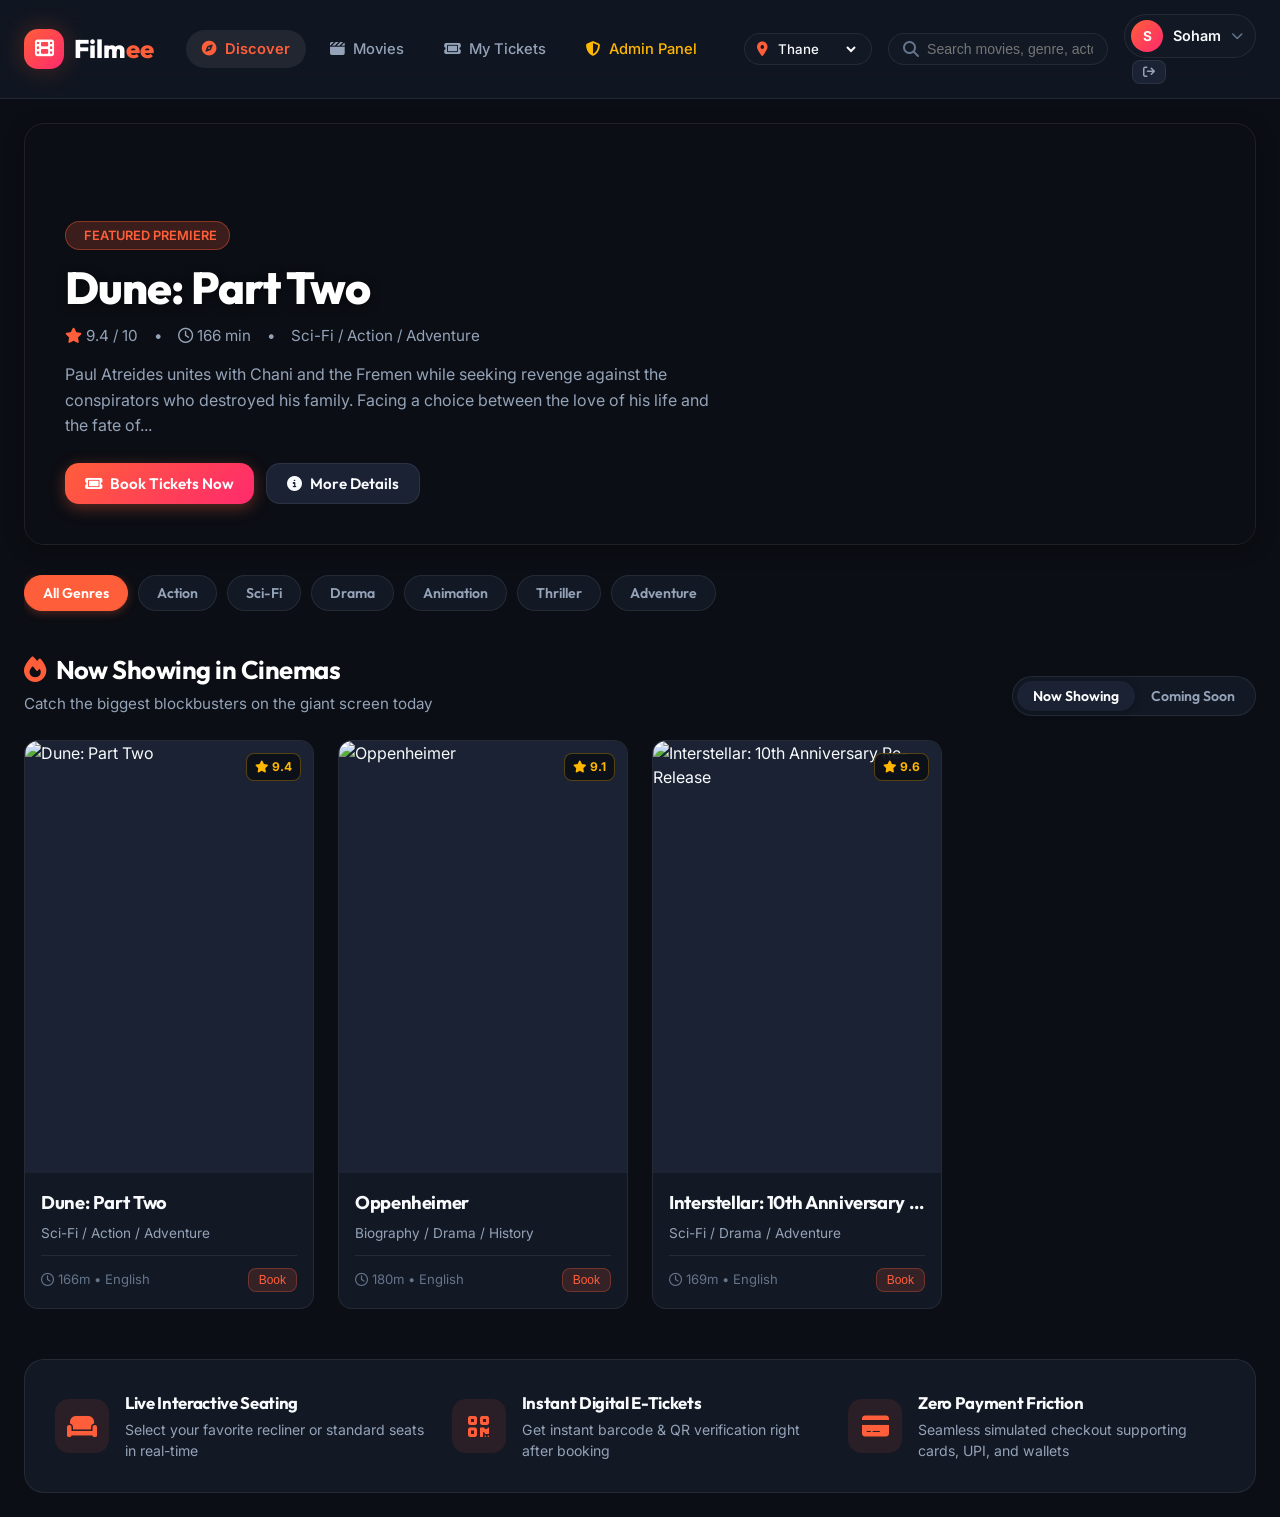
==== index.html @ e30ddea3 "merge: frontend branch - resolve conflicts, keep backend Java files, add JSP/CSS/JS UI" ====
<!DOCTYPE html>
<html lang="en">
<head>
  <meta charset="UTF-8" />
  <meta name="viewport" content="width=device-width, initial-scale=1.0" />
  <title>Filmee | Premium Online Movie Ticket Booking</title>
  <meta name="description" content="Experience seamless movie ticket reservations with live seat selection, instant ticket generation, and real-time showtime scheduling on Filmee." />
  
  <!-- Google Fonts: Outfit & Inter -->
  <link rel="preconnect" href="https://fonts.googleapis.com" />
  <link rel="preconnect" href="https://fonts.gstatic.com" crossorigin />
  <link href="https://fonts.googleapis.com/css2?family=Inter:wght@300;400;500;600;700&family=Outfit:wght@500;600;700;800&display=swap" rel="stylesheet" />
  
  <!-- Font Awesome Icons -->
  <link rel="stylesheet" href="https://cdnjs.cloudflare.com/ajax/libs/font-awesome/6.5.1/css/all.min.css" />
  
  <!-- App Stylesheet -->
  <link rel="stylesheet" href="css/style.css" />
</head>
<body>

  <!-- ==================== TOP NAVIGATION BAR ==================== -->
  <header class="navbar" id="navbar">
    <div class="nav-container">
      <div class="nav-brand" onclick="app.navigateTo('home')">
        <div class="brand-icon">
          <i class="fa-solid fa-film"></i>
        </div>
        <span class="brand-name">Film<span>ee</span></span>
      </div>

      <nav class="nav-menu">
        <a href="#home" class="nav-link active" onclick="app.navigateTo('home')" id="nav-home">
          <i class="fa-solid fa-compass"></i> Discover
        </a>
        <a href="#movies" class="nav-link" onclick="app.navigateTo('movies')" id="nav-movies">
          <i class="fa-solid fa-clapperboard"></i> Movies
        </a>
        <a href="#bookings" class="nav-link" onclick="app.navigateTo('my-bookings')" id="nav-bookings">
          <i class="fa-solid fa-ticket"></i> My Tickets
        </a>
        <a href="#admin" class="nav-link admin-nav-link" onclick="app.navigateTo('admin')" id="nav-admin">
          <i class="fa-solid fa-shield-halved"></i> Admin Panel
        </a>
      </nav>

      <div class="nav-actions">
        <!-- City Selector -->
        <div class="city-selector">
          <i class="fa-solid fa-location-dot"></i>
          <select id="citySelect" onchange="app.onCityChange(this.value)">
            <option value="Thane">Thane</option>
            <option value="Mumbai">Mumbai</option>
            <option value="Pune">Pune</option>
            <option value="Bengaluru">Bengaluru</option>
            <option value="Delhi NCR">Delhi NCR</option>
          </select>
        </div>

        <!-- Search Button (Mobile/Desktop) -->
        <div class="search-box">
          <i class="fa-solid fa-magnifying-glass"></i>
          <input type="text" id="globalSearchInput" placeholder="Search movies, genre, actor..." oninput="app.handleSearch(this.value)" />
        </div>

        <!-- Auth Button / User Profile -->
        <div class="auth-wrapper" id="authWrapper">
          <!-- Rendered dynamically by JS -->
        </div>
      </div>
    </div>
  </header>

  <!-- ==================== MAIN CONTENT CONTAINER ==================== -->
  <main class="main-content" id="mainContent">

    <!-- VIEW 1: HOME & DISCOVERY -->
    <section id="view-home" class="app-view active">
      <!-- Hero Banner Carousel -->
      <div class="hero-carousel" id="heroCarousel">
        <div class="carousel-slide" id="featuredSlide">
          <!-- Featured Movie Hero Card -->
        </div>
        <div class="carousel-indicators" id="carouselIndicators"></div>
      </div>

      <!-- Quick Category Chips -->
      <div class="genre-filter-bar">
        <button class="chip active" onclick="app.filterByGenre('ALL')">All Genres</button>
        <button class="chip" onclick="app.filterByGenre('Action')">Action</button>
        <button class="chip" onclick="app.filterByGenre('Sci-Fi')">Sci-Fi</button>
        <button class="chip" onclick="app.filterByGenre('Drama')">Drama</button>
        <button class="chip" onclick="app.filterByGenre('Animation')">Animation</button>
        <button class="chip" onclick="app.filterByGenre('Thriller')">Thriller</button>
        <button class="chip" onclick="app.filterByGenre('Adventure')">Adventure</button>
      </div>

      <!-- Section: Now Showing -->
      <div class="section-container">
        <div class="section-header">
          <div>
            <h2 class="section-title"><i class="fa-solid fa-fire text-accent"></i> Now Showing in Cinemas</h2>
            <p class="section-subtitle">Catch the biggest blockbusters on the giant screen today</p>
          </div>
          <div class="tab-pills">
            <button class="pill-btn active" id="pill-now-showing" onclick="app.switchMovieTab('NOW_SHOWING')">Now Showing</button>
            <button class="pill-btn" id="pill-upcoming" onclick="app.switchMovieTab('UPCOMING')">Coming Soon</button>
          </div>
        </div>

        <div class="movie-grid" id="movieGrid">
          <!-- Movie cards rendered dynamically -->
        </div>
      </div>

      <!-- Section: Why Filmee / Features -->
      <div class="features-banner">
        <div class="feature-item">
          <div class="feature-icon"><i class="fa-solid fa-couch"></i></div>
          <div class="feature-info">
            <h4>Live Interactive Seating</h4>
            <p>Select your favorite recliner or standard seats in real-time</p>
          </div>
        </div>
        <div class="feature-item">
          <div class="feature-icon"><i class="fa-solid fa-qrcode"></i></div>
          <div class="feature-info">
            <h4>Instant Digital E-Tickets</h4>
            <p>Get instant barcode & QR verification right after booking</p>
          </div>
        </div>
        <div class="feature-item">
          <div class="feature-icon"><i class="fa-solid fa-credit-card"></i></div>
          <div class="feature-info">
            <h4>Zero Payment Friction</h4>
            <p>Seamless simulated checkout supporting cards, UPI, and wallets</p>
          </div>
        </div>
      </div>
    </section>

    <!-- VIEW 2: MOVIE DETAILS & SHOWTIME SELECTOR -->
    <section id="view-movie-details" class="app-view">
      <div class="details-backdrop" id="movieBackdrop"></div>
      
      <div class="details-content-container">
        <button class="back-btn" onclick="app.navigateTo('home')">
          <i class="fa-solid fa-arrow-left"></i> Back to Movies
        </button>

        <div class="movie-hero-info" id="movieHeroInfo">
          <!-- Rendered dynamically -->
        </div>

        <!-- Showtime & Date Selection Section -->
        <div class="booking-scheduler-box">
          <div class="scheduler-header">
            <h3><i class="fa-solid fa-calendar-days text-accent"></i> 1. Select Date & Showtime</h3>
            <span class="badge badge-info"><i class="fa-solid fa-circle-check"></i> Live Auditoriums</span>
          </div>

          <!-- Date Selector Ribbon -->
          <div class="date-ribbon" id="dateRibbon">
            <!-- Rendered dynamically: Today, Tomorrow, Day+2... -->
          </div>

          <!-- Theaters & Showtimes list -->
          <div class="theaters-show-list" id="theatersShowList">
            <!-- Rendered dynamically -->
          </div>
        </div>
      </div>
    </section>

    <!-- VIEW 3: INTERACTIVE SEAT SELECTION -->
    <section id="view-seat-selection" class="app-view">
      <div class="seat-view-container">
        <!-- Breadcrumb Header -->
        <div class="seat-header-bar">
          <button class="back-btn" onclick="app.backToShowSelection()">
            <i class="fa-solid fa-arrow-left"></i> Change Show
          </button>
          
          <div class="seat-header-info" id="seatHeaderInfo">
            <!-- Movie Title, Audi, Date & Time -->
          </div>

          <div class="seat-timer-badge" id="seatHoldTimer">
            <i class="fa-solid fa-stopwatch"></i> Seat Hold: <span id="timerCountdown">05:00</span>
          </div>
        </div>

        <!-- Cinema Screen Curve -->
        <div class="screen-perspective">
          <div class="cinema-screen">
            <span class="screen-label">CINEMA SCREEN THIS WAY</span>
          </div>
          <div class="screen-glow"></div>
        </div>

        <!-- Seat Legend -->
        <div class="seat-legend">
          <div class="legend-item">
            <span class="seat-sample seat-available"></span>
            <span>Available (₹<span id="legendStdPrice">180</span>)</span>
          </div>
          <div class="legend-item">
            <span class="seat-sample seat-premium-sample"></span>
            <span>Premium Recliner (₹<span id="legendPremPrice">300</span>)</span>
          </div>
          <div class="legend-item">
            <span class="seat-sample seat-selected"></span>
            <span>Selected</span>
          </div>
          <div class="legend-item">
            <span class="seat-sample seat-booked"></span>
            <span>Booked / Unavailable</span>
          </div>
        </div>

        <!-- Interactive Seat Grid Container -->
        <div class="auditorium-grid" id="auditoriumGrid">
          <!-- Rows A-H & Seats rendered via JS -->
        </div>

        <!-- Floating Bottom Checkout Bar -->
        <div class="seat-bottom-bar" id="seatBottomBar">
          <div class="seat-summary-left">
            <div class="selected-seats-badge">
              <span class="count" id="selectedSeatCount">0</span> Tickets Selected
            </div>
            <div class="seat-list-preview" id="selectedSeatList">No seats selected yet</div>
          </div>
          
          <div class="seat-summary-right">
            <div class="total-price-box">
              <span class="total-label">Total Amount:</span>
              <span class="total-value">₹<span id="selectedTotalPrice">0.00</span></span>
            </div>
            <button class="btn btn-primary btn-checkout" id="btnProceedToPay" onclick="app.openCheckoutModal()" disabled>
              Proceed to Pay <i class="fa-solid fa-arrow-right"></i>
            </button>
          </div>
        </div>
      </div>
    </section>

    <!-- VIEW 4: MY BOOKINGS -->
    <section id="view-my-bookings" class="app-view">
      <div class="section-container">
        <div class="section-header">
          <div>
            <h2 class="section-title"><i class="fa-solid fa-ticket text-accent"></i> My Movie Bookings</h2>
            <p class="section-subtitle">Access your digital tickets, booking codes, and payment receipts</p>
          </div>
          <button class="btn btn-secondary" onclick="app.navigateTo('home')">
            <i class="fa-solid fa-plus"></i> Book New Ticket
          </button>
        </div>

        <div class="my-bookings-container" id="myBookingsContainer">
          <!-- Booking cards loaded here -->
        </div>
      </div>
    </section>

    <!-- VIEW 5: ADMIN DASHBOARD -->
    <section id="view-admin" class="app-view">
      <div class="admin-container">
        <div class="admin-sidebar">
          <div class="admin-profile-badge">
            <i class="fa-solid fa-user-gear"></i>
            <div>
              <strong id="adminUsername">Administrator</strong>
              <small class="text-accent">Filmee Control Center</small>
            </div>
          </div>

          <nav class="admin-nav">
            <button class="admin-nav-item active" onclick="app.switchAdminTab('overview')" id="adm-tab-overview">
              <i class="fa-solid fa-chart-line"></i> Dashboard & Metrics
            </button>
            <button class="admin-nav-item" onclick="app.switchAdminTab('movies')" id="adm-tab-movies">
              <i class="fa-solid fa-film"></i> Manage Movies
            </button>
            <button class="admin-nav-item" onclick="app.switchAdminTab('shows')" id="adm-tab-shows">
              <i class="fa-solid fa-calendar-check"></i> Manage Shows
            </button>
            <button class="admin-nav-item" onclick="app.switchAdminTab('bookings')" id="adm-tab-bookings">
              <i class="fa-solid fa-receipt"></i> Booking Logs
            </button>
          </nav>
        </div>

        <div class="admin-content-area" id="adminContentArea">
          <!-- Admin tabs rendered here -->
        </div>
      </div>
    </section>

  </main>

  <!-- ==================== MODALS & POPUPS ==================== -->

  <!-- AUTH MODAL (LOGIN / REGISTER) -->
  <div class="modal-backdrop" id="authModal">
    <div class="modal-box modal-auth">
      <button class="modal-close" onclick="app.closeModal('authModal')"><i class="fa-solid fa-xmark"></i></button>
      
      <div class="auth-tabs">
        <button class="auth-tab-btn active" id="tab-login" onclick="app.switchAuthForm('login')">Sign In</button>
        <button class="auth-tab-btn" id="tab-register" onclick="app.switchAuthForm('register')">Create Account</button>
      </div>

      <!-- Sign In Form -->
      <form id="formLogin" class="auth-form active" onsubmit="app.handleLoginSubmit(event)">
        <h3>Welcome Back!</h3>
        <p class="auth-help">Log in to book tickets and manage your reservations.</p>

        <div class="form-group">
          <label><i class="fa-solid fa-envelope"></i> Email Address</label>
          <input type="email" id="loginEmail" required placeholder="e.g. soham@example.com" value="soham@example.com" />
        </div>

        <div class="form-group">
          <label><i class="fa-solid fa-lock"></i> Password</label>
          <input type="password" id="loginPassword" required placeholder="••••••••" value="user123" />
        </div>

        <!-- Quick Demo Switcher -->
        <div class="demo-logins">
          <span>Quick Demo Fill:</span>
          <button type="button" class="btn-xs" onclick="app.fillDemoCredentials('customer')">Customer</button>
          <button type="button" class="btn-xs" onclick="app.fillDemoCredentials('admin')">Admin</button>
        </div>

        <button type="submit" class="btn btn-primary btn-block">
          <i class="fa-solid fa-right-to-bracket"></i> Sign In to Filmee
        </button>
      </form>

      <!-- Register Form -->
      <form id="formRegister" class="auth-form" onsubmit="app.handleRegisterSubmit(event)">
        <h3>Create Your Account</h3>
        <p class="auth-help">Join Filmee for instant seat booking and exclusive discounts.</p>

        <div class="form-group">
          <label><i class="fa-solid fa-user"></i> Full Name</label>
          <input type="text" id="regName" required placeholder="e.g. Soham Sonawan" />
        </div>

        <div class="form-group">
          <label><i class="fa-solid fa-envelope"></i> Email Address</label>
          <input type="email" id="regEmail" required placeholder="e.g. name@domain.com" />
        </div>

        <div class="form-group">
          <label><i class="fa-solid fa-phone"></i> Phone Number</label>
          <input type="tel" id="regPhone" required placeholder="10-digit mobile number" />
        </div>

        <div class="form-group">
          <label><i class="fa-solid fa-lock"></i> Password</label>
          <input type="password" id="regPassword" required placeholder="Create a strong password" />
        </div>

        <button type="submit" class="btn btn-primary btn-block">
          <i class="fa-solid fa-user-plus"></i> Complete Registration
        </button>
      </form>
    </div>
  </div>

  <!-- CHECKOUT & DUMMY PAYMENT MODAL -->
  <div class="modal-backdrop" id="checkoutModal">
    <div class="modal-box modal-checkout">
      <button class="modal-close" onclick="app.closeModal('checkoutModal')"><i class="fa-solid fa-xmark"></i></button>

      <div class="checkout-header">
        <h3 class="modal-title"><i class="fa-solid fa-shield-check text-accent"></i> Complete Reservation</h3>
        <p class="text-muted">Simulated Secure Payment Gateway</p>
      </div>

      <div class="checkout-grid">
        <!-- Booking Breakdown Summary -->
        <div class="checkout-order-summary">
          <h4><i class="fa-solid fa-receipt"></i> Booking Summary</h4>
          <div class="summary-line">
            <span class="text-muted">Movie:</span>
            <strong id="chkMovieTitle">-</strong>
          </div>
          <div class="summary-line">
            <span class="text-muted">Auditorium & Date:</span>
            <span id="chkAudiDate">-</span>
          </div>
          <div class="summary-line">
            <span class="text-muted">Showtime:</span>
            <span id="chkShowtime">-</span>
          </div>
          <div class="summary-line">
            <span class="text-muted">Selected Seats:</span>
            <strong class="text-accent" id="chkSeats">-</strong>
          </div>

          <hr class="divider" />

          <div class="summary-line">
            <span>Ticket Subtotal:</span>
            <span>₹<span id="chkSubtotal">0.00</span></span>
          </div>
          <div class="summary-line">
            <span>Convenience Fee & GST (18%):</span>
            <span>₹<span id="chkFee">0.00</span></span>
          </div>
          
          <div class="summary-line total-highlight">
            <strong>Grand Total:</strong>
            <strong class="text-accent">₹<span id="chkGrandTotal">0.00</span></strong>
          </div>
        </div>

        <!-- Payment Form -->
        <div class="checkout-payment-form">
          <h4>Select Payment Method</h4>
          
          <div class="payment-tabs">
            <button class="pay-tab active" onclick="app.switchPaymentTab('card')" id="pay-tab-card">
              <i class="fa-solid fa-credit-card"></i> Card
            </button>
            <button class="pay-tab" onclick="app.switchPaymentTab('upi')" id="pay-tab-upi">
              <i class="fa-solid fa-mobile-screen-button"></i> UPI / QR
            </button>
            <button class="pay-tab" onclick="app.switchPaymentTab('instant')" id="pay-tab-instant">
              <i class="fa-solid fa-bolt"></i> 1-Click Test Pay
            </button>
          </div>

          <!-- Card Option -->
          <div id="pay-form-card" class="payment-view active">
            <div class="form-group">
              <label>Card Number</label>
              <input type="text" placeholder="4532 •••• •••• 8921" value="4532 8892 1092 8921" />
            </div>
            <div class="form-row">
              <div class="form-group">
                <label>Expiry Date</label>
                <input type="text" placeholder="MM/YY" value="08/28" />
              </div>
              <div class="form-group">
                <label>CVV</label>
                <input type="password" placeholder="•••" value="892" />
              </div>
            </div>
          </div>

          <!-- UPI Option -->
          <div id="pay-form-upi" class="payment-view">
            <div class="upi-box">
              <div class="upi-qr-placeholder">
                <i class="fa-solid fa-qrcode fa-4x text-accent"></i>
                <small>Scan with GPay, PhonePe, or Paytm</small>
              </div>
              <div class="form-group" style="width: 100%;">
                <label>Or enter VPA ID</label>
                <input type="text" placeholder="user@okhdfcbank" value="filmee.customer@okaxis" />
              </div>
            </div>
          </div>

          <!-- 1-Click Instant Option -->
          <div id="pay-form-instant" class="payment-view">
            <div class="instant-test-box">
              <i class="fa-solid fa-circle-check text-accent fa-2x"></i>
              <p>Sandbox Test Mode: Instantly approve the transaction with simulated confirmation.</p>
            </div>
          </div>

          <button class="btn btn-primary btn-block btn-pay-now" onclick="app.processPayment()">
            <i class="fa-solid fa-lock"></i> Pay & Confirm Reservation (₹<span id="btnPayAmount">0</span>)
          </button>
        </div>
      </div>
    </div>
  </div>

  <!-- DIGITAL TICKET MODAL -->
  <div class="modal-backdrop" id="ticketModal">
    <div class="modal-box modal-ticket-wrapper">
      <button class="modal-close" onclick="app.closeModal('ticketModal')"><i class="fa-solid fa-xmark"></i></button>

      <div class="ticket-container" id="printableTicket">
        <div class="ticket-header">
          <div class="ticket-brand">
            <i class="fa-solid fa-film text-accent"></i>
            <span>Film<span>ee</span> Cinema Pass</span>
          </div>
          <span class="ticket-status-badge"><i class="fa-solid fa-circle-check"></i> CONFIRMED</span>
        </div>

        <div class="ticket-body">
          <div class="ticket-movie-title" id="tktMovieTitle">Dune: Part Two</div>
          <div class="ticket-meta" id="tktLanguageGenre">English • Sci-Fi / Adventure</div>

          <div class="ticket-grid">
            <div class="tkt-cell">
              <span class="tkt-label">THEATER & AUDI</span>
              <strong id="tktTheaterAudi">Grand Multiplex • Audi 1</strong>
            </div>
            <div class="tkt-cell">
              <span class="tkt-label">DATE & TIME</span>
              <strong id="tktDateTime">Today • 06:30 PM</strong>
            </div>
            <div class="tkt-cell">
              <span class="tkt-label">SEAT NUMBERS</span>
              <strong class="text-accent" id="tktSeats">C4, C5</strong>
            </div>
            <div class="tkt-cell">
              <span class="tkt-label">BOOKING ID</span>
              <strong id="tktReference">FLM-2026-X89AD</strong>
            </div>
          </div>

          <div class="ticket-qr-section">
            <div class="tkt-qr">
              <i class="fa-solid fa-qrcode fa-5x"></i>
            </div>
            <div class="tkt-qr-info">
              <p><strong>Scan at cinema turnstile for entry</strong></p>
              <small class="text-muted">Booked by: <span id="tktCustomerName">Soham Sonawan</span></small><br />
              <small class="text-muted">Total Paid: ₹<span id="tktPaidAmount">360.00</span></small>
            </div>
          </div>
        </div>

        <div class="ticket-tear-line">
          <div class="notch notch-left"></div>
          <div class="tear-dots"></div>
          <div class="notch notch-right"></div>
        </div>

        <div class="ticket-footer">
          <div class="barcode-graphic">
            ||| | |||| | || ||||| ||| | ||| |||| | ||| || |||
          </div>
          <small>Enjoy your movie at Filmee Cinemas!</small>
        </div>
      </div>

      <div class="ticket-actions">
        <button class="btn btn-primary" onclick="window.print()">
          <i class="fa-solid fa-print"></i> Print / Save PDF
        </button>
        <button class="btn btn-secondary" onclick="app.navigateTo('my-bookings'); app.closeModal('ticketModal');">
          <i class="fa-solid fa-list-check"></i> View in My Tickets
        </button>
      </div>
    </div>
  </div>

  <!-- ADMIN: ADD / EDIT MOVIE MODAL -->
  <div class="modal-backdrop" id="movieModal">
    <div class="modal-box modal-admin-form">
      <button class="modal-close" onclick="app.closeModal('movieModal')"><i class="fa-solid fa-xmark"></i></button>
      <h3 id="movieModalTitle"><i class="fa-solid fa-plus-circle text-accent"></i> Add New Movie</h3>
      
      <form id="formMovie" onsubmit="app.handleSaveMovie(event)">
        <input type="hidden" id="adminMovieId" />
        
        <div class="form-group">
          <label>Movie Title</label>
          <input type="text" id="mTitle" required placeholder="e.g. Avatar: The Way of Water" />
        </div>

        <div class="form-row">
          <div class="form-group">
            <label>Genre</label>
            <input type="text" id="mGenre" required placeholder="e.g. Action / Sci-Fi" />
          </div>
          <div class="form-group">
            <label>Language</label>
            <input type="text" id="mLanguage" required placeholder="e.g. English, Hindi" />
          </div>
        </div>

        <div class="form-row">
          <div class="form-group">
            <label>Duration (minutes)</label>
            <input type="number" id="mDuration" required min="30" max="300" placeholder="150" />
          </div>
          <div class="form-group">
            <label>Status</label>
            <select id="mStatus">
              <option value="NOW_SHOWING">Now Showing</option>
              <option value="UPCOMING">Coming Soon</option>
            </select>
          </div>
        </div>

        <div class="form-group">
          <label>Poster Image URL</label>
          <input type="url" id="mPoster" required placeholder="https://images.unsplash.com/..." />
        </div>

        <div class="form-group">
          <label>Description / Synopsis</label>
          <textarea id="mDescription" rows="3" placeholder="Brief synopsis of the film..."></textarea>
        </div>

        <button type="submit" class="btn btn-primary btn-block">
          <i class="fa-solid fa-floppy-disk"></i> Save Movie
        </button>
      </form>
    </div>
  </div>

  <!-- ADMIN: ADD SHOW MODAL -->
  <div class="modal-backdrop" id="showModal">
    <div class="modal-box modal-admin-form">
      <button class="modal-close" onclick="app.closeModal('showModal')"><i class="fa-solid fa-xmark"></i></button>
      <h3><i class="fa-solid fa-calendar-plus text-accent"></i> Schedule New Show</h3>

      <form id="formShow" onsubmit="app.handleSaveShow(event)">
        <div class="form-group">
          <label>Select Movie</label>
          <select id="showMovieSelect" required></select>
        </div>

        <div class="form-group">
          <label>Select Auditorium / Screen</label>
          <select id="showScreenSelect" required></select>
        </div>

        <div class="form-row">
          <div class="form-group">
            <label>Show Date</label>
            <input type="date" id="showDateInput" required />
          </div>
          <div class="form-group">
            <label>Start Time</label>
            <input type="time" id="showTimeInput" required />
          </div>
        </div>

        <div class="form-row">
          <div class="form-group">
            <label>Standard Seat Price (₹)</label>
            <input type="number" id="showStdPrice" required min="50" max="2000" value="180" />
          </div>
          <div class="form-group">
            <label>Premium Recliner Price (₹)</label>
            <input type="number" id="showPremPrice" required min="50" max="3000" value="300" />
          </div>
        </div>

        <button type="submit" class="btn btn-primary btn-block">
          <i class="fa-solid fa-check"></i> Add Show to Schedule
        </button>
      </form>
    </div>
  </div>

  <!-- NOTIFICATION TOAST -->
  <div class="toast-container" id="toastContainer"></div>

  <!-- Application Scripts -->
  <script src="js/data.js"></script>
  <script src="js/storage.js"></script>
  <script src="js/app.js"></script>
</body>
</html>
---- css/style.css ----
/* =============================================================================
   Filmee: Online Movie Ticket Booking System
   Design System & Styling
   ============================================================================= */

:root {
  /* Color Palette - Cinema Dark Elegance */
  --bg-dark: #0b0e14;
  --bg-surface: #121824;
  --bg-surface-elevated: #1a2233;
  --bg-card: rgba(26, 34, 51, 0.7);
  --bg-glass: rgba(18, 24, 36, 0.85);

  --accent-primary: #ff5e3a;
  --accent-gradient: linear-gradient(135deg, #ff5e3a 0%, #ff2a6d 100%);
  --accent-gold: #ffb703;
  --accent-cyan: #05d9e8;
  --accent-purple: #7928ca;
  --accent-green: #00f090;

  --text-main: #f8fafc;
  --text-secondary: #94a3b8;
  --text-muted: #64748b;

  --border-light: rgba(255, 255, 255, 0.08);
  --border-focus: rgba(255, 94, 58, 0.5);

  --radius-sm: 8px;
  --radius-md: 14px;
  --radius-lg: 20px;
  --radius-full: 9999px;

  --shadow-subtle: 0 4px 20px rgba(0, 0, 0, 0.3);
  --shadow-glow: 0 0 25px rgba(255, 94, 58, 0.25);
  --shadow-neon: 0 0 15px rgba(5, 217, 232, 0.3);

  --font-heading: 'Outfit', sans-serif;
  --font-body: 'Inter', sans-serif;
  --transition: all 0.25s cubic-bezier(0.4, 0, 0.2, 1);
}

* {
  margin: 0;
  padding: 0;
  box-sizing: border-box;
}

body {
  font-family: var(--font-body);
  background-color: var(--bg-dark);
  color: var(--text-main);
  min-height: 100vh;
  line-height: 1.5;
  overflow-x: hidden;
}

/* Typography & Helpers */
h1, h2, h3, h4, h5 {
  font-family: var(--font-heading);
  font-weight: 700;
  letter-spacing: -0.02em;
}

a {
  text-decoration: none;
  color: inherit;
}

.text-accent {
  color: var(--accent-primary) !important;
}

.text-muted {
  color: var(--text-muted);
}

.divider {
  border: none;
  border-top: 1px solid var(--border-light);
  margin: 16px 0;
}

/* Custom Scrollbar */
::-webkit-scrollbar {
  width: 8px;
  height: 8px;
}
::-webkit-scrollbar-track {
  background: var(--bg-dark);
}
::-webkit-scrollbar-thumb {
  background: var(--bg-surface-elevated);
  border-radius: var(--radius-full);
}
::-webkit-scrollbar-thumb:hover {
  background: var(--accent-primary);
}

/* ==================== BUTTONS & CHIPS ==================== */
.btn {
  display: inline-flex;
  align-items: center;
  justify-content: center;
  gap: 8px;
  padding: 10px 20px;
  font-family: var(--font-heading);
  font-weight: 600;
  font-size: 0.95rem;
  border-radius: var(--radius-md);
  border: none;
  cursor: pointer;
  transition: var(--transition);
  outline: none;
}

.btn-primary {
  background: var(--accent-gradient);
  color: #fff;
  box-shadow: 0 4px 15px rgba(255, 94, 58, 0.35);
}
.btn-primary:hover:not(:disabled) {
  transform: translateY(-2px);
  box-shadow: 0 8px 25px rgba(255, 94, 58, 0.5);
}

.btn-secondary {
  background: var(--bg-surface-elevated);
  color: var(--text-main);
  border: 1px solid var(--border-light);
}
.btn-secondary:hover {
  background: rgba(255, 255, 255, 0.1);
  border-color: rgba(255, 255, 255, 0.2);
}

.btn-danger {
  background: rgba(239, 68, 68, 0.15);
  color: #f87171;
  border: 1px solid rgba(239, 68, 68, 0.3);
}
.btn-danger:hover {
  background: #ef4444;
  color: #fff;
}

.btn-block {
  width: 100%;
}

.btn-xs {
  font-size: 0.75rem;
  padding: 4px 10px;
  border-radius: var(--radius-sm);
  background: var(--bg-surface-elevated);
  color: var(--text-secondary);
  border: 1px solid var(--border-light);
  cursor: pointer;
}
.btn-xs:hover {
  color: var(--text-main);
  border-color: var(--accent-primary);
}

.btn:disabled {
  opacity: 0.5;
  cursor: not-allowed;
  transform: none !important;
  box-shadow: none !important;
}

/* ==================== NAVIGATION BAR ==================== */
.navbar {
  position: sticky;
  top: 0;
  z-index: 100;
  backdrop-filter: blur(16px);
  background: var(--bg-glass);
  border-bottom: 1px solid var(--border-light);
}

.nav-container {
  max-width: 1280px;
  margin: 0 auto;
  padding: 14px 24px;
  display: flex;
  align-items: center;
  justify-content: space-between;
  gap: 20px;
}

.nav-brand {
  display: flex;
  align-items: center;
  gap: 10px;
  cursor: pointer;
}

.brand-icon {
  width: 40px;
  height: 40px;
  border-radius: var(--radius-md);
  background: var(--accent-gradient);
  display: flex;
  align-items: center;
  justify-content: center;
  font-size: 1.2rem;
  color: #fff;
  box-shadow: var(--shadow-glow);
}

.brand-name {
  font-family: var(--font-heading);
  font-size: 1.6rem;
  font-weight: 800;
  color: #fff;
}
.brand-name span {
  color: var(--accent-primary);
}

.nav-menu {
  display: flex;
  align-items: center;
  gap: 8px;
}

.nav-link {
  display: flex;
  align-items: center;
  gap: 8px;
  padding: 8px 16px;
  border-radius: var(--radius-full);
  font-weight: 500;
  font-size: 0.92rem;
  color: var(--text-secondary);
  transition: var(--transition);
}

.nav-link:hover, .nav-link.active {
  color: #fff;
  background: rgba(255, 255, 255, 0.07);
}
.nav-link.active {
  color: var(--accent-primary);
  font-weight: 600;
}

.admin-nav-link {
  color: var(--accent-gold);
}

.nav-actions {
  display: flex;
  align-items: center;
  gap: 16px;
}

.city-selector {
  display: flex;
  align-items: center;
  gap: 6px;
  background: var(--bg-surface);
  border: 1px solid var(--border-light);
  padding: 6px 12px;
  border-radius: var(--radius-full);
  color: var(--accent-primary);
  font-size: 0.88rem;
}
.city-selector select {
  background: transparent;
  border: none;
  color: var(--text-main);
  font-family: var(--font-body);
  font-weight: 500;
  outline: none;
  cursor: pointer;
}
.city-selector select option {
  background: var(--bg-surface);
  color: var(--text-main);
}

.search-box {
  display: flex;
  align-items: center;
  gap: 8px;
  background: var(--bg-surface);
  border: 1px solid var(--border-light);
  padding: 7px 14px;
  border-radius: var(--radius-full);
  width: 220px;
  transition: var(--transition);
}
.search-box:focus-within {
  width: 280px;
  border-color: var(--accent-primary);
  box-shadow: 0 0 0 2px rgba(255, 94, 58, 0.2);
}
.search-box i {
  color: var(--text-muted);
}
.search-box input {
  background: transparent;
  border: none;
  outline: none;
  color: var(--text-main);
  font-size: 0.88rem;
  width: 100%;
}

.user-badge {
  display: flex;
  align-items: center;
  gap: 10px;
  background: var(--bg-surface);
  border: 1px solid var(--border-light);
  padding: 5px 12px 5px 6px;
  border-radius: var(--radius-full);
  cursor: pointer;
}
.user-avatar {
  width: 32px;
  height: 32px;
  border-radius: 50%;
  background: var(--accent-gradient);
  display: flex;
  align-items: center;
  justify-content: center;
  font-weight: 700;
  font-size: 0.85rem;
}

/* ==================== MAIN CONTENT & VIEWS ==================== */
.main-content {
  max-width: 1280px;
  margin: 0 auto;
  padding: 24px;
}

.app-view {
  display: none;
  animation: fadeIn 0.3s ease-out;
}
.app-view.active {
  display: block;
}

@keyframes fadeIn {
  from { opacity: 0; transform: translateY(8px); }
  to { opacity: 1; transform: translateY(0); }
}

/* ==================== HERO CAROUSEL ==================== */
.hero-carousel {
  position: relative;
  border-radius: var(--radius-lg);
  overflow: hidden;
  margin-bottom: 30px;
  box-shadow: var(--shadow-subtle);
  border: 1px solid var(--border-light);
}

.featured-card {
  position: relative;
  min-height: 420px;
  display: flex;
  align-items: flex-end;
  padding: 40px;
  background-size: cover;
  background-position: center;
}
.featured-overlay {
  position: absolute;
  inset: 0;
  background: linear-gradient(0deg, var(--bg-dark) 10%, rgba(11, 14, 20, 0.7) 60%, rgba(11, 14, 20, 0.2) 100%);
}

.featured-content {
  position: relative;
  z-index: 2;
  max-width: 650px;
}

.tag-badge {
  display: inline-flex;
  align-items: center;
  gap: 6px;
  background: rgba(255, 94, 58, 0.2);
  color: var(--accent-primary);
  border: 1px solid rgba(255, 94, 58, 0.4);
  padding: 4px 12px;
  border-radius: var(--radius-full);
  font-size: 0.8rem;
  font-weight: 600;
  text-transform: uppercase;
  margin-bottom: 12px;
}

.featured-title {
  font-size: 2.8rem;
  font-weight: 800;
  line-height: 1.15;
  margin-bottom: 12px;
  color: #fff;
  text-shadow: 0 2px 10px rgba(0,0,0,0.5);
}

.featured-meta {
  display: flex;
  align-items: center;
  gap: 16px;
  color: var(--text-secondary);
  font-size: 0.95rem;
  margin-bottom: 14px;
}

.featured-desc {
  color: var(--text-secondary);
  font-size: 1rem;
  line-height: 1.6;
  margin-bottom: 24px;
}

.featured-actions {
  display: flex;
  gap: 12px;
}

/* Genre Bar */
.genre-filter-bar {
  display: flex;
  gap: 10px;
  overflow-x: auto;
  padding-bottom: 16px;
  margin-bottom: 24px;
}

.chip {
  padding: 8px 18px;
  background: var(--bg-surface);
  border: 1px solid var(--border-light);
  border-radius: var(--radius-full);
  color: var(--text-secondary);
  font-family: var(--font-heading);
  font-weight: 600;
  font-size: 0.88rem;
  cursor: pointer;
  white-space: nowrap;
  transition: var(--transition);
}
.chip:hover, .chip.active {
  background: var(--accent-primary);
  color: #fff;
  border-color: var(--accent-primary);
  box-shadow: 0 2px 10px rgba(255, 94, 58, 0.3);
}

/* Section Header */
.section-container {
  margin-bottom: 40px;
}

.section-header {
  display: flex;
  align-items: flex-end;
  justify-content: space-between;
  margin-bottom: 24px;
  gap: 16px;
  flex-wrap: wrap;
}

.section-title {
  font-size: 1.6rem;
  color: #fff;
  display: flex;
  align-items: center;
  gap: 10px;
}

.section-subtitle {
  color: var(--text-secondary);
  font-size: 0.95rem;
  margin-top: 4px;
}

.tab-pills {
  display: flex;
  background: var(--bg-surface);
  padding: 4px;
  border-radius: var(--radius-full);
  border: 1px solid var(--border-light);
}

.pill-btn {
  padding: 6px 16px;
  border-radius: var(--radius-full);
  border: none;
  background: transparent;
  color: var(--text-secondary);
  font-family: var(--font-heading);
  font-weight: 600;
  font-size: 0.88rem;
  cursor: pointer;
  transition: var(--transition);
}
.pill-btn.active {
  background: var(--bg-surface-elevated);
  color: #fff;
  box-shadow: 0 2px 8px rgba(0,0,0,0.2);
}

/* ==================== MOVIE GRID ==================== */
.movie-grid {
  display: grid;
  grid-template-columns: repeat(auto-fill, minmax(240px, 1fr));
  gap: 24px;
}

.movie-card {
  background: var(--bg-surface);
  border-radius: var(--radius-md);
  overflow: hidden;
  border: 1px solid var(--border-light);
  transition: var(--transition);
  display: flex;
  flex-direction: column;
  position: relative;
}

.movie-card:hover {
  transform: translateY(-6px);
  border-color: rgba(255, 94, 58, 0.4);
  box-shadow: 0 12px 30px rgba(0, 0, 0, 0.4);
}

.movie-poster-wrap {
  position: relative;
  aspect-ratio: 2/3;
  overflow: hidden;
  background: var(--bg-surface-elevated);
}

.movie-poster-wrap img {
  width: 100%;
  height: 100%;
  object-fit: cover;
  transition: transform 0.5s ease;
}
.movie-card:hover .movie-poster-wrap img {
  transform: scale(1.05);
}

.movie-badge-float {
  position: absolute;
  top: 12px;
  right: 12px;
  background: rgba(11, 14, 20, 0.85);
  backdrop-filter: blur(8px);
  padding: 4px 8px;
  border-radius: var(--radius-sm);
  font-size: 0.75rem;
  font-weight: 700;
  color: var(--accent-gold);
  border: 1px solid rgba(255, 183, 3, 0.3);
}

.movie-card-info {
  padding: 16px;
  display: flex;
  flex-direction: column;
  flex: 1;
}

.movie-title {
  font-size: 1.15rem;
  font-weight: 700;
  margin-bottom: 6px;
  white-space: nowrap;
  overflow: hidden;
  text-overflow: ellipsis;
}

.movie-genre {
  font-size: 0.85rem;
  color: var(--text-secondary);
  margin-bottom: 12px;
}

.movie-card-footer {
  margin-top: auto;
  display: flex;
  align-items: center;
  justify-content: space-between;
  padding-top: 12px;
  border-top: 1px solid var(--border-light);
}

.movie-duration {
  font-size: 0.82rem;
  color: var(--text-muted);
}

/* Feature Banner */
.features-banner {
  display: grid;
  grid-template-columns: repeat(auto-fit, minmax(300px, 1fr));
  gap: 20px;
  margin-top: 50px;
  padding: 30px;
  background: var(--bg-surface);
  border-radius: var(--radius-lg);
  border: 1px solid var(--border-light);
}

.feature-item {
  display: flex;
  align-items: center;
  gap: 16px;
}
.feature-icon {
  width: 54px;
  height: 54px;
  border-radius: var(--radius-md);
  background: rgba(255, 94, 58, 0.1);
  color: var(--accent-primary);
  display: flex;
  align-items: center;
  justify-content: center;
  font-size: 1.5rem;
  flex-shrink: 0;
}
.feature-info h4 {
  font-size: 1.05rem;
  margin-bottom: 4px;
}
.feature-info p {
  color: var(--text-secondary);
  font-size: 0.88rem;
}

/* ==================== VIEW 2: MOVIE DETAILS ==================== */
.details-content-container {
  max-width: 1000px;
  margin: 0 auto;
  position: relative;
  z-index: 2;
}

.back-btn {
  background: var(--bg-surface);
  color: var(--text-secondary);
  border: 1px solid var(--border-light);
  padding: 8px 16px;
  border-radius: var(--radius-full);
  font-family: var(--font-heading);
  font-size: 0.9rem;
  font-weight: 600;
  cursor: pointer;
  margin-bottom: 20px;
  display: inline-flex;
  align-items: center;
  gap: 8px;
  transition: var(--transition);
}
.back-btn:hover {
  color: #fff;
  border-color: var(--accent-primary);
}

.movie-hero-info {
  display: flex;
  gap: 32px;
  background: var(--bg-surface);
  border: 1px solid var(--border-light);
  border-radius: var(--radius-lg);
  padding: 30px;
  margin-bottom: 30px;
}

.detail-poster {
  width: 220px;
  border-radius: var(--radius-md);
  overflow: hidden;
  box-shadow: var(--shadow-subtle);
  flex-shrink: 0;
}
.detail-poster img {
  width: 100%;
  height: 100%;
  object-fit: cover;
}

.detail-body {
  flex: 1;
}

.detail-title {
  font-size: 2.2rem;
  margin-bottom: 8px;
}

.detail-pills {
  display: flex;
  gap: 10px;
  margin-bottom: 16px;
  flex-wrap: wrap;
}

.badge {
  padding: 4px 10px;
  border-radius: var(--radius-sm);
  font-size: 0.8rem;
  font-weight: 600;
  display: inline-flex;
  align-items: center;
  gap: 6px;
}
.badge-info {
  background: rgba(5, 217, 232, 0.15);
  color: var(--accent-cyan);
  border: 1px solid rgba(5, 217, 232, 0.3);
}

.detail-desc {
  color: var(--text-secondary);
  line-height: 1.6;
  margin-bottom: 20px;
  font-size: 0.98rem;
}

/* Scheduler Box */
.booking-scheduler-box {
  background: var(--bg-surface);
  border: 1px solid var(--border-light);
  border-radius: var(--radius-lg);
  padding: 28px;
}

.scheduler-header {
  display: flex;
  align-items: center;
  justify-content: space-between;
  margin-bottom: 20px;
}

.date-ribbon {
  display: flex;
  gap: 12px;
  overflow-x: auto;
  padding-bottom: 12px;
  margin-bottom: 24px;
}

.date-card {
  display: flex;
  flex-direction: column;
  align-items: center;
  padding: 12px 20px;
  background: var(--bg-surface-elevated);
  border: 1px solid var(--border-light);
  border-radius: var(--radius-md);
  cursor: pointer;
  min-width: 90px;
  transition: var(--transition);
}
.date-card:hover, .date-card.active {
  background: var(--accent-primary);
  border-color: var(--accent-primary);
  color: #fff;
  transform: translateY(-2px);
}
.date-day {
  font-size: 0.8rem;
  font-weight: 600;
  text-transform: uppercase;
}
.date-num {
  font-size: 1.4rem;
  font-weight: 800;
}

.theater-card {
  background: var(--bg-surface-elevated);
  border: 1px solid var(--border-light);
  border-radius: var(--radius-md);
  padding: 20px;
  margin-bottom: 16px;
}
.theater-header {
  display: flex;
  align-items: center;
  justify-content: space-between;
  margin-bottom: 16px;
}
.theater-name {
  font-size: 1.1rem;
  font-weight: 700;
}
.theater-address {
  font-size: 0.85rem;
  color: var(--text-muted);
}

.showtimes-grid {
  display: flex;
  flex-wrap: wrap;
  gap: 12px;
}

.showtime-pill {
  display: flex;
  flex-direction: column;
  align-items: center;
  padding: 10px 18px;
  background: rgba(255, 255, 255, 0.04);
  border: 1px solid var(--border-light);
  border-radius: var(--radius-md);
  cursor: pointer;
  transition: var(--transition);
}
.showtime-pill:hover {
  border-color: var(--accent-primary);
  background: rgba(255, 94, 58, 0.1);
  transform: translateY(-2px);
}
.showtime-time {
  font-size: 1rem;
  font-weight: 700;
  color: #fff;
}
.showtime-screen {
  font-size: 0.75rem;
  color: var(--accent-cyan);
}

/* ==================== VIEW 3: SEAT SELECTION ==================== */
.seat-view-container {
  max-width: 960px;
  margin: 0 auto;
}

.seat-header-bar {
  display: flex;
  align-items: center;
  justify-content: space-between;
  margin-bottom: 24px;
  flex-wrap: wrap;
  gap: 12px;
}

.seat-timer-badge {
  background: rgba(255, 183, 3, 0.15);
  color: var(--accent-gold);
  border: 1px solid rgba(255, 183, 3, 0.3);
  padding: 6px 14px;
  border-radius: var(--radius-full);
  font-weight: 600;
  font-size: 0.9rem;
}

/* Screen Curve */
.screen-perspective {
  perspective: 400px;
  margin: 20px auto 35px;
  text-align: center;
}

.cinema-screen {
  width: 75%;
  height: 25px;
  margin: 0 auto;
  border-top: 4px solid var(--accent-cyan);
  border-radius: 50% 50% 0 0 / 100% 100% 0 0;
  transform: rotateX(-30deg);
  box-shadow: 0 -10px 25px rgba(5, 217, 232, 0.4);
}
.screen-label {
  font-size: 0.72rem;
  letter-spacing: 0.2em;
  color: var(--text-muted);
  font-weight: 700;
  display: block;
  margin-top: 15px;
}

/* Seat Legend */
.seat-legend {
  display: flex;
  justify-content: center;
  gap: 24px;
  margin-bottom: 30px;
  flex-wrap: wrap;
  font-size: 0.85rem;
  color: var(--text-secondary);
}
.legend-item {
  display: flex;
  align-items: center;
  gap: 8px;
}
.seat-sample {
  width: 20px;
  height: 20px;
  border-radius: 5px;
  display: inline-block;
}

.seat-available {
  background: var(--bg-surface-elevated);
  border: 1px solid rgba(255, 255, 255, 0.2);
}
.seat-premium-sample {
  background: rgba(121, 40, 202, 0.3);
  border: 1px solid var(--accent-purple);
}
.seat-selected {
  background: var(--accent-primary) !important;
  border-color: var(--accent-primary) !important;
  box-shadow: 0 0 10px rgba(255, 94, 58, 0.8);
}
.seat-booked {
  background: #2d3748 !important;
  border-color: #4a5568 !important;
  cursor: not-allowed !important;
  opacity: 0.35;
}

/* Auditorium Grid */
.auditorium-grid {
  display: flex;
  flex-direction: column;
  align-items: center;
  gap: 10px;
  background: var(--bg-surface);
  border: 1px solid var(--border-light);
  border-radius: var(--radius-lg);
  padding: 30px;
  margin-bottom: 100px;
  overflow-x: auto;
}

.seat-row {
  display: flex;
  align-items: center;
  gap: 8px;
}

.row-label {
  width: 24px;
  font-weight: 700;
  color: var(--text-muted);
  text-align: center;
  font-size: 0.85rem;
}

.seat {
  width: 32px;
  height: 32px;
  border-radius: 6px;
  display: flex;
  align-items: center;
  justify-content: center;
  font-size: 0.75rem;
  font-weight: 600;
  cursor: pointer;
  transition: var(--transition);
  user-select: none;
}
.seat.standard {
  background: var(--bg-surface-elevated);
  border: 1px solid rgba(255, 255, 255, 0.15);
  color: var(--text-secondary);
}
.seat.premium {
  background: rgba(121, 40, 202, 0.25);
  border: 1px solid rgba(121, 40, 202, 0.5);
  color: #e9d5ff;
}
.seat:hover:not(.booked) {
  transform: scale(1.15);
  border-color: var(--accent-primary);
  color: #fff;
}
.seat.selected {
  background: var(--accent-primary) !important;
  border-color: var(--accent-primary) !important;
  color: #fff !important;
  box-shadow: 0 0 12px rgba(255, 94, 58, 0.8);
  transform: scale(1.1);
}
.seat.booked {
  background: #1e293b;
  border: 1px solid #334155;
  color: #475569;
  cursor: not-allowed;
}

/* Floating Bottom Checkout Bar */
.seat-bottom-bar {
  position: fixed;
  bottom: 0;
  left: 0;
  right: 0;
  background: var(--bg-glass);
  backdrop-filter: blur(20px);
  border-top: 1px solid var(--border-light);
  padding: 16px 24px;
  z-index: 90;
  display: flex;
  align-items: center;
  justify-content: space-between;
  max-width: 960px;
  margin: 0 auto;
  border-radius: var(--radius-lg) var(--radius-lg) 0 0;
  box-shadow: 0 -8px 30px rgba(0, 0, 0, 0.5);
}

.selected-seats-badge .count {
  font-weight: 800;
  color: var(--accent-primary);
  font-size: 1.1rem;
}
.seat-list-preview {
  font-size: 0.85rem;
  color: var(--text-secondary);
}

.seat-summary-right {
  display: flex;
  align-items: center;
  gap: 20px;
}
.total-price-box {
  text-align: right;
}
.total-label {
  display: block;
  font-size: 0.78rem;
  color: var(--text-muted);
}
.total-value {
  font-size: 1.35rem;
  font-weight: 800;
  color: #fff;
}

/* ==================== VIEW 4: MY BOOKINGS ==================== */
.my-bookings-container {
  display: grid;
  grid-template-columns: repeat(auto-fill, minmax(340px, 1fr));
  gap: 20px;
}

.booking-card {
  background: var(--bg-surface);
  border: 1px solid var(--border-light);
  border-radius: var(--radius-md);
  padding: 20px;
  display: flex;
  flex-direction: column;
  gap: 12px;
  position: relative;
}
.booking-card-header {
  display: flex;
  justify-content: space-between;
  align-items: flex-start;
}
.booking-ref-tag {
  font-size: 0.8rem;
  font-weight: 700;
  color: var(--accent-primary);
  background: rgba(255, 94, 58, 0.1);
  padding: 2px 8px;
  border-radius: var(--radius-sm);
}

/* ==================== VIEW 5: ADMIN DASHBOARD ==================== */
.admin-container {
  display: grid;
  grid-template-columns: 240px 1fr;
  gap: 24px;
}

.admin-sidebar {
  background: var(--bg-surface);
  border: 1px solid var(--border-light);
  border-radius: var(--radius-md);
  padding: 20px;
  height: fit-content;
}

.admin-profile-badge {
  display: flex;
  align-items: center;
  gap: 12px;
  padding-bottom: 16px;
  margin-bottom: 16px;
  border-bottom: 1px solid var(--border-light);
}
.admin-profile-badge i {
  font-size: 2rem;
  color: var(--accent-gold);
}

.admin-nav {
  display: flex;
  flex-direction: column;
  gap: 6px;
}
.admin-nav-item {
  display: flex;
  align-items: center;
  gap: 10px;
  padding: 10px 14px;
  border-radius: var(--radius-md);
  border: none;
  background: transparent;
  color: var(--text-secondary);
  font-family: var(--font-heading);
  font-size: 0.92rem;
  font-weight: 600;
  cursor: pointer;
  text-align: left;
  transition: var(--transition);
}
.admin-nav-item:hover, .admin-nav-item.active {
  background: var(--bg-surface-elevated);
  color: #fff;
}
.admin-nav-item.active {
  border-left: 3px solid var(--accent-primary);
  color: var(--accent-primary);
}

.admin-metrics-grid {
  display: grid;
  grid-template-columns: repeat(auto-fit, minmax(200px, 1fr));
  gap: 16px;
  margin-bottom: 24px;
}

.metric-card {
  background: var(--bg-surface);
  border: 1px solid var(--border-light);
  border-radius: var(--radius-md);
  padding: 20px;
  display: flex;
  align-items: center;
  gap: 16px;
}
.metric-icon {
  width: 48px;
  height: 48px;
  border-radius: var(--radius-md);
  display: flex;
  align-items: center;
  justify-content: center;
  font-size: 1.4rem;
}
.metric-val {
  font-size: 1.6rem;
  font-weight: 800;
  color: #fff;
}
.metric-title {
  font-size: 0.8rem;
  color: var(--text-muted);
}

.admin-table-card {
  background: var(--bg-surface);
  border: 1px solid var(--border-light);
  border-radius: var(--radius-md);
  padding: 24px;
  overflow-x: auto;
}

.admin-table {
  width: 100%;
  border-collapse: collapse;
  text-align: left;
  font-size: 0.9rem;
}
.admin-table th {
  padding: 12px;
  color: var(--text-muted);
  border-bottom: 1px solid var(--border-light);
  font-weight: 600;
}
.admin-table td {
  padding: 12px;
  border-bottom: 1px solid var(--border-light);
  color: var(--text-main);
}
.admin-table tr:hover td {
  background: rgba(255, 255, 255, 0.02);
}

/* ==================== MODALS ==================== */
.modal-backdrop {
  position: fixed;
  inset: 0;
  background: rgba(0, 0, 0, 0.8);
  backdrop-filter: blur(8px);
  z-index: 200;
  display: none;
  align-items: center;
  justify-content: center;
  padding: 20px;
}
.modal-backdrop.active {
  display: flex;
  animation: fadeIn 0.2s ease-out;
}

.modal-box {
  background: var(--bg-surface);
  border: 1px solid var(--border-light);
  border-radius: var(--radius-lg);
  padding: 30px;
  position: relative;
  max-width: 500px;
  width: 100%;
  box-shadow: var(--shadow-subtle);
}

.modal-checkout {
  max-width: 780px;
}

.modal-close {
  position: absolute;
  top: 16px;
  right: 16px;
  background: transparent;
  border: none;
  color: var(--text-muted);
  font-size: 1.3rem;
  cursor: pointer;
  transition: var(--transition);
}
.modal-close:hover {
  color: #fff;
}

/* Form Styles */
.form-group {
  margin-bottom: 16px;
}
.form-group label {
  display: block;
  font-size: 0.85rem;
  font-weight: 600;
  color: var(--text-secondary);
  margin-bottom: 6px;
}
.form-group input,
.form-group select,
.form-group textarea {
  width: 100%;
  padding: 10px 14px;
  background: var(--bg-surface-elevated);
  border: 1px solid var(--border-light);
  border-radius: var(--radius-md);
  color: #fff;
  font-family: var(--font-body);
  font-size: 0.92rem;
  outline: none;
  transition: var(--transition);
}
.form-group input:focus,
.form-group select:focus,
.form-group textarea:focus {
  border-color: var(--accent-primary);
  box-shadow: 0 0 0 2px rgba(255, 94, 58, 0.2);
}

.form-row {
  display: grid;
  grid-template-columns: 1fr 1fr;
  gap: 12px;
}

.auth-tabs {
  display: flex;
  border-bottom: 1px solid var(--border-light);
  margin-bottom: 20px;
}
.auth-tab-btn {
  flex: 1;
  padding: 12px;
  background: transparent;
  border: none;
  color: var(--text-muted);
  font-family: var(--font-heading);
  font-weight: 600;
  font-size: 1rem;
  cursor: pointer;
  border-bottom: 2px solid transparent;
}
.auth-tab-btn.active {
  color: var(--accent-primary);
  border-color: var(--accent-primary);
}

.auth-form {
  display: none;
}
.auth-form.active {
  display: block;
}
.auth-help {
  color: var(--text-muted);
  font-size: 0.88rem;
  margin-bottom: 16px;
}

.demo-logins {
  display: flex;
  align-items: center;
  gap: 8px;
  font-size: 0.8rem;
  color: var(--text-muted);
  margin-bottom: 16px;
}

/* Checkout Layout */
.checkout-grid {
  display: grid;
  grid-template-columns: 1fr 1fr;
  gap: 24px;
  margin-top: 16px;
}

.checkout-order-summary {
  background: var(--bg-surface-elevated);
  padding: 20px;
  border-radius: var(--radius-md);
  border: 1px solid var(--border-light);
}
.checkout-order-summary h4 {
  margin-bottom: 14px;
}

.summary-line {
  display: flex;
  justify-content: space-between;
  margin-bottom: 8px;
  font-size: 0.9rem;
}
.total-highlight {
  font-size: 1.1rem;
  margin-top: 12px;
  padding-top: 8px;
}

.payment-tabs {
  display: flex;
  gap: 8px;
  margin-bottom: 16px;
}
.pay-tab {
  flex: 1;
  padding: 8px;
  background: var(--bg-surface-elevated);
  border: 1px solid var(--border-light);
  border-radius: var(--radius-sm);
  color: var(--text-secondary);
  font-size: 0.85rem;
  font-weight: 600;
  cursor: pointer;
}
.pay-tab.active {
  background: var(--accent-primary);
  border-color: var(--accent-primary);
  color: #fff;
}

.payment-view {
  display: none;
}
.payment-view.active {
  display: block;
}

.upi-box, .instant-test-box {
  text-align: center;
  padding: 20px;
  background: var(--bg-surface-elevated);
  border-radius: var(--radius-md);
  margin-bottom: 16px;
}

/* ==================== TICKET DESIGN ==================== */
.modal-ticket-wrapper {
  max-width: 440px;
  background: transparent;
  border: none;
  padding: 0;
}

.ticket-container {
  background: #182030;
  border-radius: var(--radius-lg);
  border: 1px solid rgba(255, 255, 255, 0.12);
  overflow: hidden;
  box-shadow: 0 20px 50px rgba(0, 0, 0, 0.8);
}

.ticket-header {
  background: linear-gradient(135deg, #1f293d 0%, #151c2a 100%);
  padding: 20px;
  display: flex;
  justify-content: space-between;
  align-items: center;
  border-bottom: 1px solid var(--border-light);
}
.ticket-brand {
  font-family: var(--font-heading);
  font-weight: 800;
  font-size: 1.1rem;
}
.ticket-status-badge {
  background: rgba(0, 240, 144, 0.15);
  color: var(--accent-green);
  border: 1px solid rgba(0, 240, 144, 0.4);
  padding: 3px 8px;
  border-radius: var(--radius-full);
  font-size: 0.72rem;
  font-weight: 700;
}

.ticket-body {
  padding: 24px;
}

.ticket-movie-title {
  font-size: 1.4rem;
  font-weight: 800;
  margin-bottom: 4px;
}
.ticket-meta {
  font-size: 0.82rem;
  color: var(--text-secondary);
  margin-bottom: 18px;
}

.ticket-grid {
  display: grid;
  grid-template-columns: 1fr 1fr;
  gap: 14px;
  background: rgba(0, 0, 0, 0.25);
  padding: 16px;
  border-radius: var(--radius-md);
  margin-bottom: 20px;
}
.tkt-label {
  display: block;
  font-size: 0.68rem;
  font-weight: 700;
  color: var(--text-muted);
  letter-spacing: 0.05em;
  margin-bottom: 2px;
}

.ticket-qr-section {
  display: flex;
  align-items: center;
  gap: 16px;
}

.ticket-tear-line {
  position: relative;
  display: flex;
  align-items: center;
  height: 24px;
}
.notch {
  width: 24px;
  height: 24px;
  background: rgba(0, 0, 0, 0.8);
  border-radius: 50%;
  position: absolute;
}
.notch-left { left: -12px; }
.notch-right { right: -12px; }
.tear-dots {
  width: 100%;
  border-bottom: 2px dashed rgba(255, 255, 255, 0.2);
}

.ticket-footer {
  padding: 18px 24px;
  text-align: center;
  background: rgba(0, 0, 0, 0.2);
}
.barcode-graphic {
  font-family: monospace;
  font-size: 1.4rem;
  letter-spacing: 4px;
  color: var(--text-secondary);
}

.ticket-actions {
  display: flex;
  gap: 10px;
  margin-top: 16px;
}
.ticket-actions button {
  flex: 1;
}

/* ==================== TOAST NOTIFICATIONS ==================== */
.toast-container {
  position: fixed;
  bottom: 24px;
  right: 24px;
  z-index: 300;
  display: flex;
  flex-direction: column;
  gap: 10px;
}
.toast {
  background: var(--bg-surface-elevated);
  border: 1px solid var(--border-light);
  border-left: 4px solid var(--accent-primary);
  padding: 12px 18px;
  border-radius: var(--radius-md);
  box-shadow: 0 8px 25px rgba(0,0,0,0.5);
  font-size: 0.9rem;
  display: flex;
  align-items: center;
  gap: 10px;
  animation: slideInRight 0.3s ease-out;
}
.toast.success { border-left-color: var(--accent-green); }
.toast.error { border-left-color: #ef4444; }

@keyframes slideInRight {
  from { transform: translateX(100%); opacity: 0; }
  to { transform: translateX(0); opacity: 1; }
}

/* ==================== PRINT STYLES ==================== */
@media print {
  body * {
    visibility: hidden;
  }
  #printableTicket, #printableTicket * {
    visibility: visible;
  }
  #printableTicket {
    position: absolute;
    left: 0;
    top: 0;
    width: 100%;
    background: #fff !important;
    color: #000 !important;
  }
}

/* ==================== RESPONSIVE QUERIES ==================== */
@media (max-width: 768px) {
  .nav-menu { display: none; }
  .checkout-grid { grid-template-columns: 1fr; }
  .movie-hero-info { flex-direction: column; }
  .detail-poster { width: 100%; max-width: 260px; margin: 0 auto; }
  .admin-container { grid-template-columns: 1fr; }
  .featured-title { font-size: 2rem; }
}
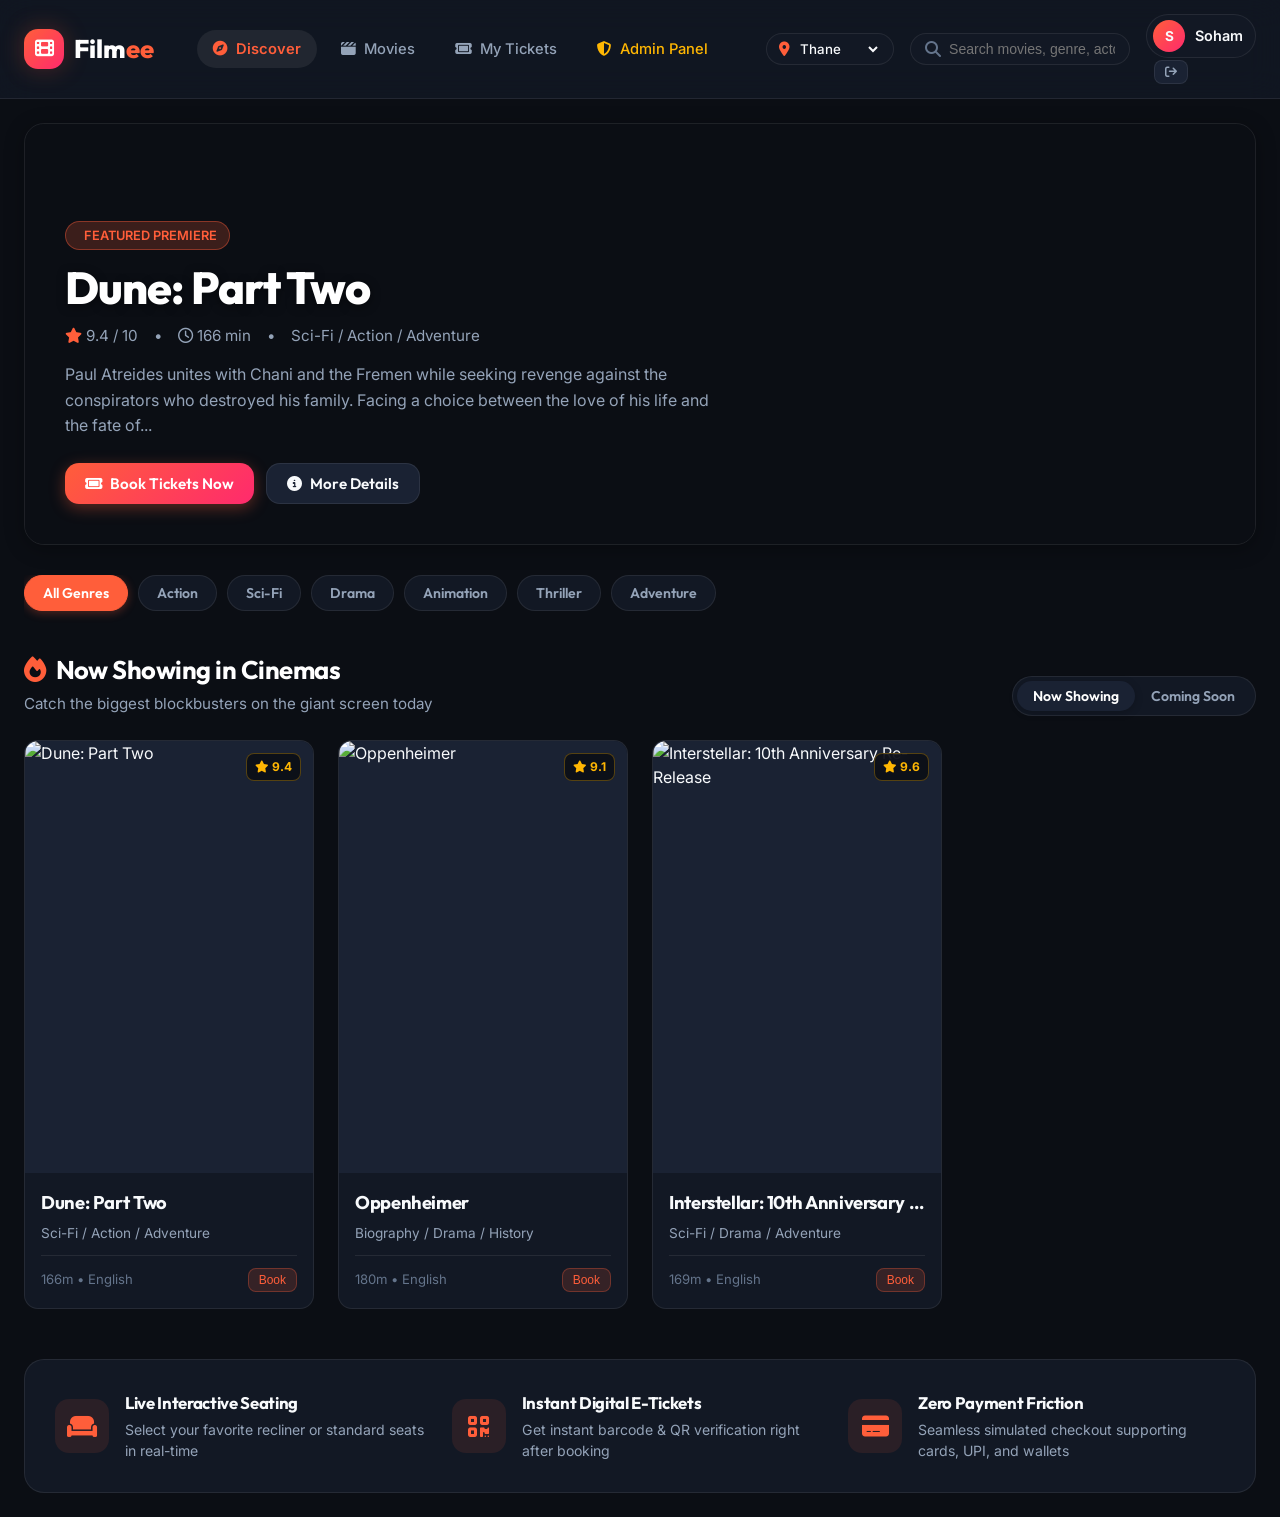
==== commit 083b16e8: "PR: UI Integration - complete SPA, admin CRUD, api-client, seat selection, ticket" ====
--- a/index.html
+++ b/index.html
@@ -665,6 +665,7 @@
   <!-- Application Scripts -->
   <script src="js/data.js"></script>
   <script src="js/storage.js"></script>
+  <script src="js/api-client.js"></script>
   <script src="js/app.js"></script>
 </body>
 </html>
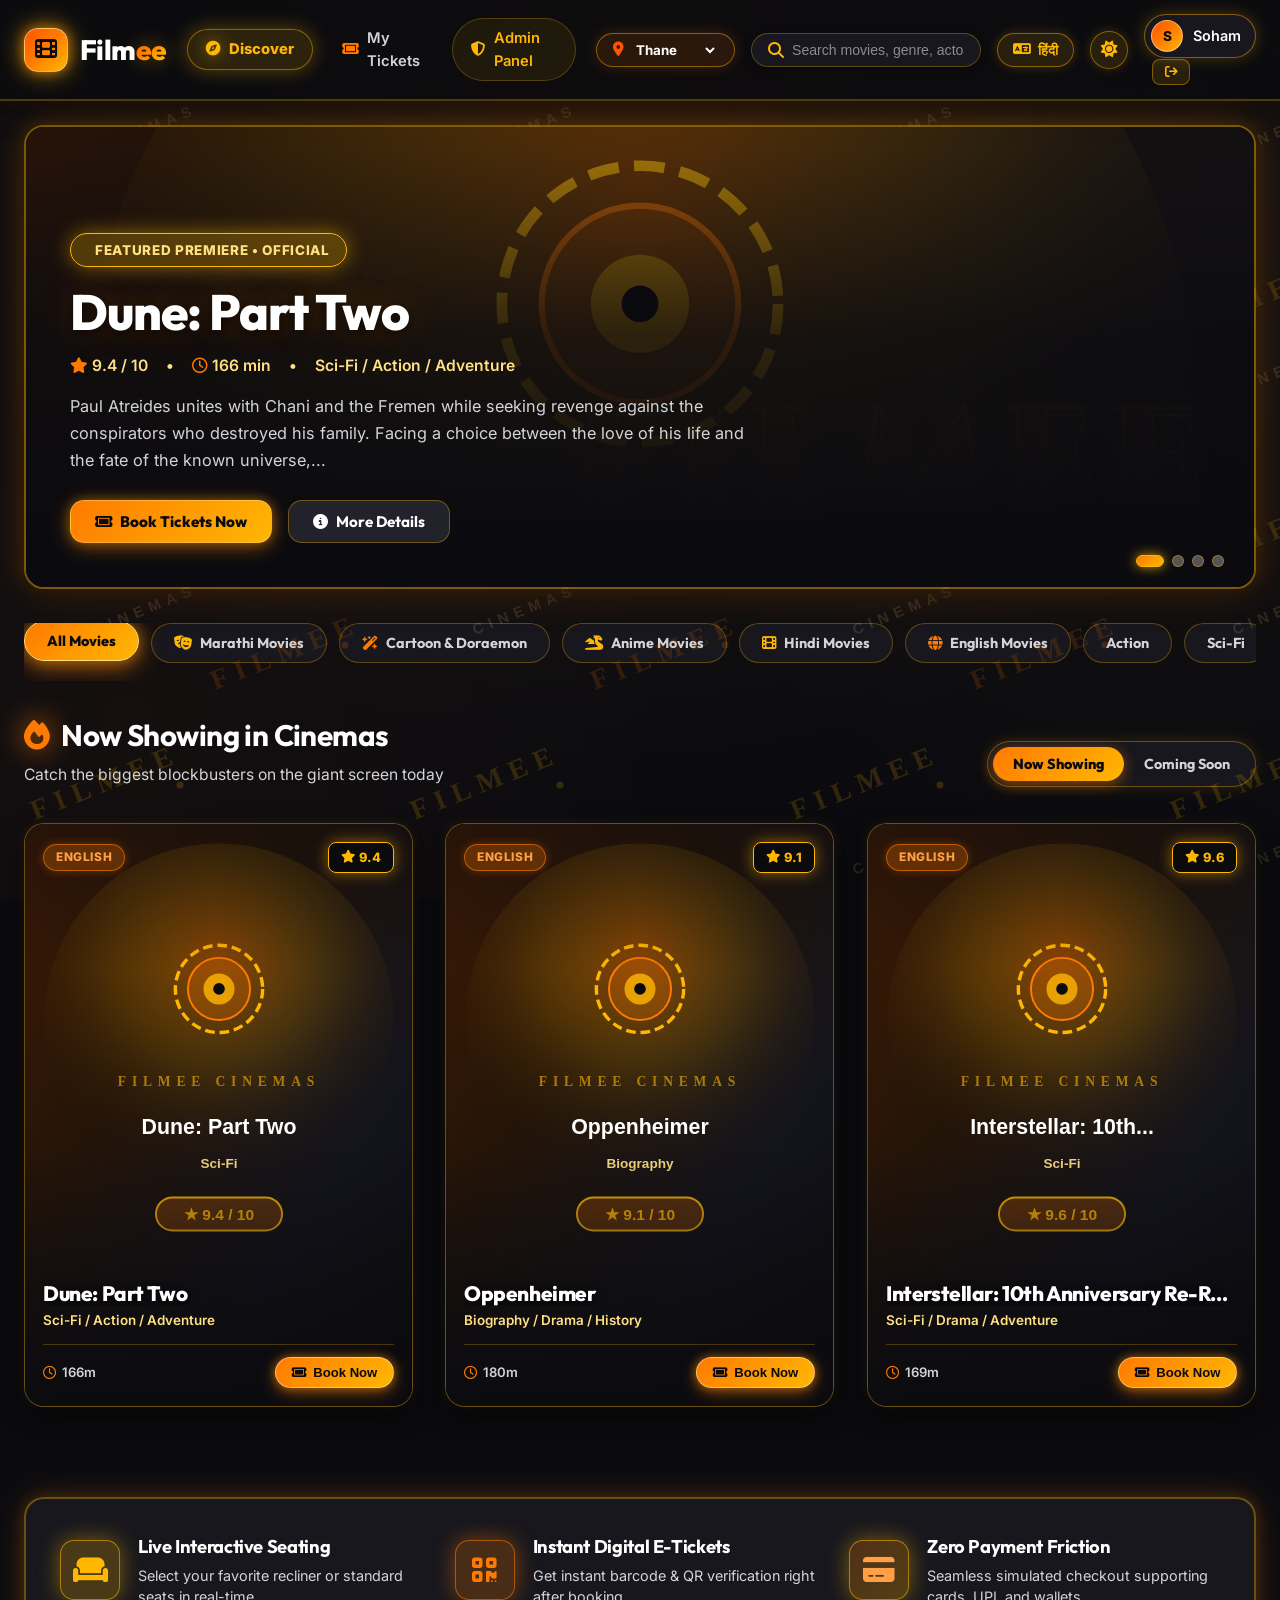
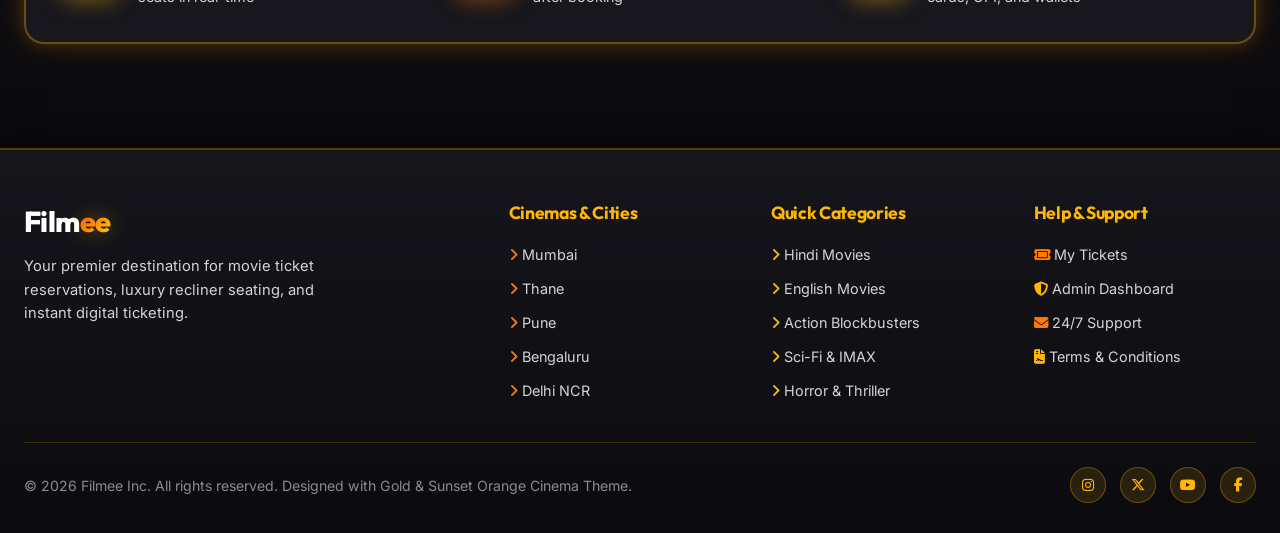
==== commit 3ef983d0: "fix: remove redundant movies nav item and sync live deployment url" ====
--- a/index.html
+++ b/index.html
@@ -3,13 +3,14 @@
 <head>
   <meta charset="UTF-8" />
   <meta name="viewport" content="width=device-width, initial-scale=1.0" />
+  <meta name="referrer" content="no-referrer" />
   <title>Filmee | Premium Online Movie Ticket Booking</title>
   <meta name="description" content="Experience seamless movie ticket reservations with live seat selection, instant ticket generation, and real-time showtime scheduling on Filmee." />
   
-  <!-- Google Fonts: Outfit & Inter -->
+  <!-- Google Fonts: Cinzel, Bebas Neue, Outfit & Inter -->
   <link rel="preconnect" href="https://fonts.googleapis.com" />
   <link rel="preconnect" href="https://fonts.gstatic.com" crossorigin />
-  <link href="https://fonts.googleapis.com/css2?family=Inter:wght@300;400;500;600;700&family=Outfit:wght@500;600;700;800&display=swap" rel="stylesheet" />
+  <link href="https://fonts.googleapis.com/css2?family=Bebas+Neue&family=Cinzel:wght@700;800;900&family=Inter:wght@300;400;500;600;700&family=Outfit:wght@500;600;700;800;900&display=swap" rel="stylesheet" />
   
   <!-- Font Awesome Icons -->
   <link rel="stylesheet" href="https://cdnjs.cloudflare.com/ajax/libs/font-awesome/6.5.1/css/all.min.css" />
@@ -32,9 +33,6 @@
       <nav class="nav-menu">
         <a href="#home" class="nav-link active" onclick="app.navigateTo('home')" id="nav-home">
           <i class="fa-solid fa-compass"></i> Discover
-        </a>
-        <a href="#movies" class="nav-link" onclick="app.navigateTo('movies')" id="nav-movies">
-          <i class="fa-solid fa-clapperboard"></i> Movies
         </a>
         <a href="#bookings" class="nav-link" onclick="app.navigateTo('my-bookings')" id="nav-bookings">
           <i class="fa-solid fa-ticket"></i> My Tickets
@@ -63,6 +61,17 @@
           <input type="text" id="globalSearchInput" placeholder="Search movies, genre, actor..." oninput="app.handleSearch(this.value)" />
         </div>
 
+        <!-- Language Selector (English / Hindi) -->
+        <button class="nav-control-btn lang-toggle-btn" id="langToggleBtn" onclick="app.toggleLanguage()" title="Switch Language / भाषा बदलें">
+          <i class="fa-solid fa-language text-gold"></i>
+          <span id="langBtnText">हिंदी</span>
+        </button>
+
+        <!-- Dark / Light Theme Toggle -->
+        <button class="nav-control-btn theme-toggle-btn" id="themeToggleBtn" onclick="app.toggleTheme()" title="Switch Theme (Dark / Light)">
+          <i class="fa-solid fa-sun text-gold" id="themeIcon"></i>
+        </button>
+
         <!-- Auth Button / User Profile -->
         <div class="auth-wrapper" id="authWrapper">
           <!-- Rendered dynamically by JS -->
@@ -85,14 +94,18 @@
       </div>
 
       <!-- Quick Category Chips -->
-      <div class="genre-filter-bar">
-        <button class="chip active" onclick="app.filterByGenre('ALL')">All Genres</button>
+      <div class="genre-filter-bar" id="genreFilterBar">
+        <button class="chip active" onclick="app.filterByGenre('ALL')">All Movies</button>
+        <button class="chip" onclick="app.filterByGenre('Marathi')"><i class="fa-solid fa-masks-theater text-gold"></i> Marathi Movies</button>
+        <button class="chip" onclick="app.filterByGenre('Cartoon')"><i class="fa-solid fa-wand-magic-sparkles text-orange"></i> Cartoon & Doraemon</button>
+        <button class="chip" onclick="app.filterByGenre('Anime')"><i class="fa-solid fa-dragon text-gold"></i> Anime Movies</button>
+        <button class="chip" onclick="app.filterByGenre('Hindi')"><i class="fa-solid fa-film text-gold"></i> Hindi Movies</button>
+        <button class="chip" onclick="app.filterByGenre('English')"><i class="fa-solid fa-globe text-orange"></i> English Movies</button>
         <button class="chip" onclick="app.filterByGenre('Action')">Action</button>
         <button class="chip" onclick="app.filterByGenre('Sci-Fi')">Sci-Fi</button>
+        <button class="chip" onclick="app.filterByGenre('Fantasy')">Fantasy</button>
+        <button class="chip" onclick="app.filterByGenre('Horror')">Horror & Comedy</button>
         <button class="chip" onclick="app.filterByGenre('Drama')">Drama</button>
-        <button class="chip" onclick="app.filterByGenre('Animation')">Animation</button>
-        <button class="chip" onclick="app.filterByGenre('Thriller')">Thriller</button>
-        <button class="chip" onclick="app.filterByGenre('Adventure')">Adventure</button>
       </div>
 
       <!-- Section: Now Showing -->
@@ -300,6 +313,58 @@
 
   </main>
 
+  <!-- ==================== FOOTER ==================== -->
+  <footer class="app-footer">
+    <div class="footer-container">
+      <div class="footer-brand">
+        <h3 class="brand-name">Film<span>ee</span></h3>
+        <p>Your premier destination for movie ticket reservations, luxury recliner seating, and instant digital ticketing.</p>
+      </div>
+
+      <div class="footer-col">
+        <h4>Cinemas & Cities</h4>
+        <ul class="footer-links">
+          <li><a href="#home" onclick="app.onCityChange('Mumbai')"><i class="fa-solid fa-angle-right text-orange"></i> Mumbai</a></li>
+          <li><a href="#home" onclick="app.onCityChange('Thane')"><i class="fa-solid fa-angle-right text-orange"></i> Thane</a></li>
+          <li><a href="#home" onclick="app.onCityChange('Pune')"><i class="fa-solid fa-angle-right text-orange"></i> Pune</a></li>
+          <li><a href="#home" onclick="app.onCityChange('Bengaluru')"><i class="fa-solid fa-angle-right text-orange"></i> Bengaluru</a></li>
+          <li><a href="#home" onclick="app.onCityChange('Delhi NCR')"><i class="fa-solid fa-angle-right text-orange"></i> Delhi NCR</a></li>
+        </ul>
+      </div>
+
+      <div class="footer-col">
+        <h4>Quick Categories</h4>
+        <ul class="footer-links">
+          <li><a href="#home" onclick="app.filterByGenre('Hindi')"><i class="fa-solid fa-angle-right text-gold"></i> Hindi Movies</a></li>
+          <li><a href="#home" onclick="app.filterByGenre('English')"><i class="fa-solid fa-angle-right text-gold"></i> English Movies</a></li>
+          <li><a href="#home" onclick="app.filterByGenre('Action')"><i class="fa-solid fa-angle-right text-gold"></i> Action Blockbusters</a></li>
+          <li><a href="#home" onclick="app.filterByGenre('Sci-Fi')"><i class="fa-solid fa-angle-right text-gold"></i> Sci-Fi & IMAX</a></li>
+          <li><a href="#home" onclick="app.filterByGenre('Horror')"><i class="fa-solid fa-angle-right text-gold"></i> Horror & Thriller</a></li>
+        </ul>
+      </div>
+
+      <div class="footer-col">
+        <h4>Help & Support</h4>
+        <ul class="footer-links">
+          <li><a href="#bookings" onclick="app.navigateTo('my-bookings')"><i class="fa-solid fa-ticket text-orange"></i> My Tickets</a></li>
+          <li><a href="#admin" onclick="app.navigateTo('admin')"><i class="fa-solid fa-shield-halved text-gold"></i> Admin Dashboard</a></li>
+          <li><a href="mailto:support@filmee.com"><i class="fa-solid fa-envelope text-orange"></i> 24/7 Support</a></li>
+          <li><a href="#home"><i class="fa-solid fa-file-contract text-gold"></i> Terms & Conditions</a></li>
+        </ul>
+      </div>
+    </div>
+
+    <div class="footer-bottom">
+      <p>© 2026 Filmee Inc. All rights reserved. Designed with Gold & Sunset Orange Cinema Theme.</p>
+      <div class="footer-socials">
+        <a href="#" aria-label="Instagram"><i class="fa-brands fa-instagram"></i></a>
+        <a href="#" aria-label="Twitter"><i class="fa-brands fa-x-twitter"></i></a>
+        <a href="#" aria-label="YouTube"><i class="fa-brands fa-youtube"></i></a>
+        <a href="#" aria-label="Facebook"><i class="fa-brands fa-facebook-f"></i></a>
+      </div>
+    </div>
+  </footer>
+
   <!-- ==================== MODALS & POPUPS ==================== -->
 
   <!-- AUTH MODAL (LOGIN / REGISTER) -->
--- a/css/style.css
+++ b/css/style.css
@@ -1,42 +1,159 @@
 /* =============================================================================
    Filmee: Online Movie Ticket Booking System
-   Design System & Styling
+   Design System & Styling - Heavy Cinema Gold & Sunset Orange Theme
    ============================================================================= */
 
+@import url('https://fonts.googleapis.com/css2?family=Bebas+Neue&family=Cinzel:wght@700;800;900&family=Inter:wght@300;400;500;600;700&family=Outfit:wght@500;600;700;800;900&display=swap');
+
 :root {
-  /* Color Palette - Cinema Dark Elegance */
-  --bg-dark: #0b0e14;
-  --bg-surface: #121824;
-  --bg-surface-elevated: #1a2233;
-  --bg-card: rgba(26, 34, 51, 0.7);
-  --bg-glass: rgba(18, 24, 36, 0.85);
-
-  --accent-primary: #ff5e3a;
-  --accent-gradient: linear-gradient(135deg, #ff5e3a 0%, #ff2a6d 100%);
-  --accent-gold: #ffb703;
-  --accent-cyan: #05d9e8;
-  --accent-purple: #7928ca;
-  --accent-green: #00f090;
-
-  --text-main: #f8fafc;
-  --text-secondary: #94a3b8;
-  --text-muted: #64748b;
-
-  --border-light: rgba(255, 255, 255, 0.08);
-  --border-focus: rgba(255, 94, 58, 0.5);
+  /* Core Canvas & Card Base */
+  --bg-dark: #0B0B0F;
+  --bg-surface: #17171D;
+  --bg-surface-elevated: #22222B;
+  --bg-card: #17171D;
+  --bg-glass: rgba(11, 11, 15, 0.92);
+
+  /* Gold & Orange Dominant Palette */
+  --accent-primary: #FF7A00;
+  --accent-secondary: #FFB703;
+  --accent-gold: #FFB703;
+  --accent-gold-light: #FFE082;
+  --accent-gold-dark: #D97706;
+  --accent-gold-rich: #FFC107;
+  --accent-orange: #FF7A00;
+  --accent-orange-light: #FFA048;
+  --accent-orange-bright: #FF5400;
+  --accent-orange-deep: #E65100;
+
+  /* Cinema Gradients */
+  --accent-gradient: linear-gradient(135deg, #FF7A00 0%, #FFB703 100%);
+  --accent-gold-gradient: linear-gradient(135deg, #FFE082 0%, #FFB703 50%, #F59E0B 100%);
+  --accent-orange-gradient: linear-gradient(135deg, #FFA048 0%, #FF7A00 50%, #FF5400 100%);
+  --accent-cinema-gradient: linear-gradient(135deg, #FF5400 0%, #FF7A00 45%, #FFB703 100%);
+  --accent-gold-glow-gradient: linear-gradient(135deg, rgba(255, 183, 3, 0.25) 0%, rgba(255, 122, 0, 0.25) 100%);
+  --accent-hover: #FFB703;
+
+  /* Typography */
+  --text-main: #FFFFFF;
+  --text-secondary: #D4D4D8;
+  --text-muted: #8A8A93;
+  --text-gold: #FFB703;
+  --text-orange: #FF7A00;
+
+  /* Borders & Focus Rings */
+  --border-light: rgba(255, 183, 3, 0.25);
+  --border-subtle: #29292F;
+  --border-focus: rgba(255, 122, 0, 0.75);
+  --border-gold: rgba(255, 183, 3, 0.55);
+  --border-orange: rgba(255, 122, 0, 0.55);
+  --border-gold-orange: linear-gradient(135deg, #FF7A00, #FFB703);
 
   --radius-sm: 8px;
   --radius-md: 14px;
   --radius-lg: 20px;
   --radius-full: 9999px;
 
-  --shadow-subtle: 0 4px 20px rgba(0, 0, 0, 0.3);
-  --shadow-glow: 0 0 25px rgba(255, 94, 58, 0.25);
-  --shadow-neon: 0 0 15px rgba(5, 217, 232, 0.3);
+  /* Glows & Shadows */
+  --shadow-subtle: 0 4px 20px rgba(0, 0, 0, 0.6);
+  --shadow-glow: 0 0 25px rgba(255, 122, 0, 0.5);
+  --shadow-gold: 0 0 25px rgba(255, 183, 3, 0.6);
+  --shadow-orange: 0 0 25px rgba(255, 122, 0, 0.6);
+  --shadow-neon: 0 0 15px rgba(255, 183, 3, 0.5);
+  --shadow-heavy-gold-orange: 0 10px 35px rgba(255, 122, 0, 0.35), 0 0 20px rgba(255, 183, 3, 0.3);
 
   --font-heading: 'Outfit', sans-serif;
   --font-body: 'Inter', sans-serif;
+  --font-watermark: 'Cinzel', 'Bebas Neue', 'Outfit', serif;
   --transition: all 0.25s cubic-bezier(0.4, 0, 0.2, 1);
+}
+
+/* ==================== LIGHT THEME OVERRIDES ==================== */
+[data-theme="light"] {
+  --bg-dark: #F5F5F7;
+  --bg-surface: #FFFFFF;
+  --bg-surface-elevated: #F0F0F4;
+  --bg-card: #FFFFFF;
+  --bg-glass: rgba(255, 255, 255, 0.94);
+
+  --text-main: #18181B;
+  --text-secondary: #52525B;
+  --text-muted: #71717A;
+  --text-gold: #D97706;
+  --text-orange: #EA580C;
+
+  --border-light: rgba(217, 119, 6, 0.22);
+  --border-subtle: #E4E4E7;
+  --border-focus: rgba(234, 88, 12, 0.75);
+  --border-gold: rgba(217, 119, 6, 0.45);
+  --border-orange: rgba(234, 88, 12, 0.45);
+
+  --shadow-subtle: 0 4px 20px rgba(0, 0, 0, 0.07);
+  --shadow-glow: 0 0 20px rgba(255, 122, 0, 0.2);
+  --shadow-gold: 0 0 20px rgba(255, 183, 3, 0.25);
+  --shadow-orange: 0 0 20px rgba(255, 122, 0, 0.25);
+}
+
+[data-theme="light"] body {
+  background-color: var(--bg-dark);
+  background-image: 
+    radial-gradient(circle at 50% 0%, rgba(255, 122, 0, 0.08) 0%, rgba(255, 183, 3, 0.04) 35%, transparent 70%),
+    radial-gradient(circle at 90% 40%, rgba(255, 183, 3, 0.03) 0%, transparent 40%),
+    radial-gradient(circle at 10% 80%, rgba(255, 122, 0, 0.03) 0%, transparent 40%);
+  color: var(--text-main);
+}
+
+[data-theme="light"] body::before {
+  background-image: url("data:image/svg+xml,%3Csvg width='380' height='240' viewBox='0 0 380 240' xmlns='http://www.w3.org/2000/svg'%3E%3Cg fill='none' fill-rule='evenodd'%3E%3Ctext x='35' y='100' transform='rotate(-22 35 100)' font-family='Cinzel, serif' font-weight='900' font-size='28' letter-spacing='8' fill='%23D97706' fill-opacity='0.16'%3EFILMEE%3C/text%3E%3Ctext x='215' y='210' transform='rotate(-22 215 210)' font-family='Cinzel, serif' font-weight='900' font-size='28' letter-spacing='8' fill='%23EA580C' fill-opacity='0.15'%3EFILMEE%3C/text%3E%3Ctext x='95' y='155' transform='rotate(-22 95 155)' font-family='Bebas Neue, sans-serif' font-weight='700' font-size='15' letter-spacing='6' fill='%23B45309' fill-opacity='0.14'%3ECINEMAS%3C/text%3E%3Ccircle cx='180' cy='65' r='3.5' fill='%23D97706' fill-opacity='0.18'/%3E%3Ccircle cx='345' cy='165' r='3.5' fill='%23EA580C' fill-opacity='0.18'/%3E%3C/g%3E%3C/svg%3E");
+}
+
+[data-theme="light"] .brand-name {
+  color: #18181B;
+}
+
+[data-theme="light"] .section-title,
+[data-theme="light"] .detail-title,
+[data-theme="light"] .theater-name,
+[data-theme="light"] .feature-info h4,
+[data-theme="light"] .metric-val,
+[data-theme="light"] .ticket-movie-title {
+  color: #18181B;
+}
+
+[data-theme="light"] .theater-card,
+[data-theme="light"] .booking-card,
+[data-theme="light"] .metric-card,
+[data-theme="light"] .admin-table-card,
+[data-theme="light"] .admin-sidebar,
+[data-theme="light"] .modal-box,
+[data-theme="light"] .booking-scheduler-box,
+[data-theme="light"] .movie-hero-info,
+[data-theme="light"] .features-banner,
+[data-theme="light"] .ticket-container,
+[data-theme="light"] .rating-showcase-box {
+  background: #FFFFFF;
+  box-shadow: 0 4px 20px rgba(0, 0, 0, 0.06), 0 0 15px rgba(255, 183, 3, 0.08);
+}
+
+[data-theme="light"] .app-footer {
+  background: linear-gradient(180deg, #FFFFFF 0%, #F5F5F7 100%);
+  border-top-color: rgba(217, 119, 6, 0.25);
+}
+
+[data-theme="light"] .ticket-header {
+  background: linear-gradient(135deg, #FFF3E0 0%, #FFE0B2 50%, #FFFFFF 100%);
+}
+[data-theme="light"] .ticket-brand {
+  color: #D97706;
+}
+[data-theme="light"] .ticket-grid {
+  background: rgba(0, 0, 0, 0.03);
+}
+
+[data-theme="light"] .search-box input,
+[data-theme="light"] .form-group input,
+[data-theme="light"] .form-group select,
+[data-theme="light"] .form-group textarea {
+  color: #18181B;
 }
 
 * {
@@ -45,13 +162,39 @@
   box-sizing: border-box;
 }
 
+::selection {
+  background: var(--accent-gold);
+  color: #0B0B0F;
+}
+
 body {
   font-family: var(--font-body);
   background-color: var(--bg-dark);
+  background-image: 
+    radial-gradient(circle at 50% 0%, rgba(255, 122, 0, 0.14) 0%, rgba(255, 183, 3, 0.05) 35%, transparent 70%),
+    radial-gradient(circle at 90% 40%, rgba(255, 183, 3, 0.04) 0%, transparent 40%),
+    radial-gradient(circle at 10% 80%, rgba(255, 122, 0, 0.04) 0%, transparent 40%);
+  background-attachment: fixed;
   color: var(--text-main);
   min-height: 100vh;
   line-height: 1.5;
   overflow-x: hidden;
+  position: relative;
+}
+
+/* Prominent Full-Background Cinema Watermark (Cinzel Cinematic Font, High Visibility) */
+body::before {
+  content: "";
+  position: fixed;
+  top: 0;
+  left: 0;
+  width: 100vw;
+  height: 100vh;
+  pointer-events: none;
+  z-index: 0;
+  background-image: url("data:image/svg+xml,%3Csvg width='380' height='240' viewBox='0 0 380 240' xmlns='http://www.w3.org/2000/svg'%3E%3Cg fill='none' fill-rule='evenodd'%3E%3Ctext x='35' y='100' transform='rotate(-22 35 100)' font-family='Cinzel, serif' font-weight='900' font-size='28' letter-spacing='8' fill='%23FFB703' fill-opacity='0.16'%3EFILMEE%3C/text%3E%3Ctext x='215' y='210' transform='rotate(-22 215 210)' font-family='Cinzel, serif' font-weight='900' font-size='28' letter-spacing='8' fill='%23FF7A00' fill-opacity='0.15'%3EFILMEE%3C/text%3E%3Ctext x='95' y='155' transform='rotate(-22 95 155)' font-family='Bebas Neue, sans-serif' font-weight='700' font-size='15' letter-spacing='6' fill='%23FFE082' fill-opacity='0.13'%3ECINEMAS%3C/text%3E%3Ccircle cx='180' cy='65' r='3.5' fill='%23FFB703' fill-opacity='0.18'/%3E%3Ccircle cx='345' cy='165' r='3.5' fill='%23FF7A00' fill-opacity='0.18'/%3E%3C/g%3E%3C/svg%3E");
+  background-repeat: repeat;
+  background-size: 380px 240px;
 }
 
 /* Typography & Helpers */
@@ -67,7 +210,15 @@
 }
 
 .text-accent {
-  color: var(--accent-primary) !important;
+  color: var(--accent-orange) !important;
+}
+
+.text-gold {
+  color: var(--accent-gold) !important;
+}
+
+.text-orange {
+  color: var(--accent-orange) !important;
 }
 
 .text-muted {
@@ -76,24 +227,27 @@
 
 .divider {
   border: none;
-  border-top: 1px solid var(--border-light);
-  margin: 16px 0;
+  height: 1px;
+  background: linear-gradient(90deg, transparent, rgba(255, 183, 3, 0.3), rgba(255, 122, 0, 0.3), transparent);
+  margin: 20px 0;
 }
 
 /* Custom Scrollbar */
 ::-webkit-scrollbar {
-  width: 8px;
-  height: 8px;
+  width: 9px;
+  height: 9px;
 }
 ::-webkit-scrollbar-track {
   background: var(--bg-dark);
 }
 ::-webkit-scrollbar-thumb {
-  background: var(--bg-surface-elevated);
+  background: linear-gradient(180deg, #FF5400 0%, #FF7A00 40%, #FFB703 100%);
   border-radius: var(--radius-full);
+  border: 1.5px solid var(--bg-dark);
 }
 ::-webkit-scrollbar-thumb:hover {
-  background: var(--accent-primary);
+  background: linear-gradient(180deg, #FFA048 0%, #FFE082 100%);
+  box-shadow: 0 0 10px rgba(255, 183, 3, 0.8);
 }
 
 /* ==================== BUTTONS & CHIPS ==================== */
@@ -102,35 +256,69 @@
   align-items: center;
   justify-content: center;
   gap: 8px;
-  padding: 10px 20px;
+  padding: 11px 24px;
   font-family: var(--font-heading);
-  font-weight: 600;
+  font-weight: 700;
   font-size: 0.95rem;
   border-radius: var(--radius-md);
   border: none;
   cursor: pointer;
   transition: var(--transition);
   outline: none;
+  position: relative;
+  overflow: hidden;
 }
 
 .btn-primary {
   background: var(--accent-gradient);
+  color: #0B0B0F;
+  font-weight: 800;
+  box-shadow: 0 4px 20px rgba(255, 122, 0, 0.45), 0 0 12px rgba(255, 183, 3, 0.35);
+  border: 1px solid rgba(255, 224, 130, 0.4);
+}
+.btn-primary:hover:not(:disabled) {
+  background: linear-gradient(135deg, #FFE082 0%, #FFB703 50%, #FF7A00 100%);
+  transform: translateY(-2px);
+  box-shadow: 0 8px 30px rgba(255, 183, 3, 0.7), 0 0 20px rgba(255, 122, 0, 0.5);
+  color: #0B0B0F;
+}
+
+.btn-gold {
+  background: var(--accent-gold-gradient);
+  color: #0B0B0F;
+  font-weight: 800;
+  box-shadow: 0 4px 20px rgba(255, 183, 3, 0.5);
+  border: 1px solid rgba(255, 255, 255, 0.4);
+}
+.btn-gold:hover:not(:disabled) {
+  transform: translateY(-2px);
+  box-shadow: 0 8px 32px rgba(255, 183, 3, 0.8);
+  filter: brightness(1.1);
+  color: #0B0B0F;
+}
+
+.btn-orange {
+  background: var(--accent-orange-gradient);
   color: #fff;
-  box-shadow: 0 4px 15px rgba(255, 94, 58, 0.35);
-}
-.btn-primary:hover:not(:disabled) {
+  font-weight: 700;
+  box-shadow: 0 4px 20px rgba(255, 122, 0, 0.55);
+}
+.btn-orange:hover:not(:disabled) {
   transform: translateY(-2px);
-  box-shadow: 0 8px 25px rgba(255, 94, 58, 0.5);
+  box-shadow: 0 8px 32px rgba(255, 122, 0, 0.8);
+  filter: brightness(1.1);
 }
 
 .btn-secondary {
   background: var(--bg-surface-elevated);
   color: var(--text-main);
-  border: 1px solid var(--border-light);
+  border: 1px solid rgba(255, 183, 3, 0.35);
 }
 .btn-secondary:hover {
-  background: rgba(255, 255, 255, 0.1);
-  border-color: rgba(255, 255, 255, 0.2);
+  background: rgba(255, 183, 3, 0.15);
+  border-color: var(--accent-gold);
+  color: var(--accent-gold);
+  box-shadow: 0 0 15px rgba(255, 183, 3, 0.35);
 }
 
 .btn-danger {
@@ -148,17 +336,22 @@
 }
 
 .btn-xs {
-  font-size: 0.75rem;
-  padding: 4px 10px;
+  font-size: 0.78rem;
+  padding: 5px 12px;
   border-radius: var(--radius-sm);
-  background: var(--bg-surface-elevated);
-  color: var(--text-secondary);
-  border: 1px solid var(--border-light);
+  background: rgba(255, 183, 3, 0.12);
+  color: var(--accent-gold);
+  border: 1px solid rgba(255, 183, 3, 0.4);
   cursor: pointer;
+  font-weight: 700;
+  transition: var(--transition);
 }
 .btn-xs:hover {
-  color: var(--text-main);
-  border-color: var(--accent-primary);
+  background: var(--accent-gradient);
+  color: #0B0B0F;
+  border-color: var(--accent-gold);
+  font-weight: 800;
+  box-shadow: 0 2px 12px rgba(255, 122, 0, 0.5);
 }
 
 .btn:disabled {
@@ -173,9 +366,10 @@
   position: sticky;
   top: 0;
   z-index: 100;
-  backdrop-filter: blur(16px);
+  backdrop-filter: blur(18px);
   background: var(--bg-glass);
-  border-bottom: 1px solid var(--border-light);
+  border-bottom: 2px solid rgba(255, 183, 3, 0.28);
+  box-shadow: 0 4px 25px rgba(0, 0, 0, 0.6), 0 1px 15px rgba(255, 122, 0, 0.12);
 }
 
 .nav-container {
@@ -191,62 +385,84 @@
 .nav-brand {
   display: flex;
   align-items: center;
-  gap: 10px;
+  gap: 12px;
   cursor: pointer;
 }
 
 .brand-icon {
-  width: 40px;
-  height: 40px;
+  width: 44px;
+  height: 44px;
   border-radius: var(--radius-md);
-  background: var(--accent-gradient);
+  background: var(--accent-cinema-gradient);
   display: flex;
   align-items: center;
   justify-content: center;
-  font-size: 1.2rem;
-  color: #fff;
-  box-shadow: var(--shadow-glow);
+  font-size: 1.35rem;
+  color: #0B0B0F;
+  box-shadow: 0 0 25px rgba(255, 183, 3, 0.7), 0 0 12px rgba(255, 122, 0, 0.5);
+  border: 1px solid rgba(255, 255, 255, 0.4);
 }
 
 .brand-name {
   font-family: var(--font-heading);
-  font-size: 1.6rem;
+  font-size: 1.75rem;
   font-weight: 800;
   color: #fff;
+  letter-spacing: -0.02em;
 }
 .brand-name span {
-  color: var(--accent-primary);
+  background: linear-gradient(135deg, #FF5400 0%, #FF7A00 40%, #FFB703 80%, #FFE082 100%);
+  -webkit-background-clip: text;
+  -webkit-text-fill-color: transparent;
+  filter: drop-shadow(0 0 10px rgba(255, 183, 3, 0.4));
 }
 
 .nav-menu {
   display: flex;
   align-items: center;
+  gap: 10px;
+}
+
+.nav-link {
+  display: flex;
+  align-items: center;
   gap: 8px;
-}
-
-.nav-link {
-  display: flex;
-  align-items: center;
-  gap: 8px;
-  padding: 8px 16px;
+  padding: 8px 18px;
   border-radius: var(--radius-full);
-  font-weight: 500;
+  font-weight: 600;
   font-size: 0.92rem;
   color: var(--text-secondary);
   transition: var(--transition);
+  border: 1px solid transparent;
+}
+
+.nav-link i {
+  color: var(--accent-orange);
+  transition: var(--transition);
 }
 
 .nav-link:hover, .nav-link.active {
-  color: #fff;
-  background: rgba(255, 255, 255, 0.07);
+  color: #FFB703;
+  background: rgba(255, 183, 3, 0.14);
+  border-color: rgba(255, 183, 3, 0.45);
+}
+.nav-link:hover i, .nav-link.active i {
+  color: #FFB703;
+  filter: drop-shadow(0 0 8px rgba(255, 183, 3, 0.6));
 }
 .nav-link.active {
-  color: var(--accent-primary);
-  font-weight: 600;
+  color: #FFB703;
+  font-weight: 800;
+  box-shadow: 0 0 20px rgba(255, 183, 3, 0.35);
 }
 
 .admin-nav-link {
   color: var(--accent-gold);
+  border-color: rgba(255, 183, 3, 0.25);
+  background: rgba(255, 183, 3, 0.08);
+}
+.admin-nav-link i {
+  color: var(--accent-gold);
 }
 
 .nav-actions {
@@ -258,20 +474,29 @@
 .city-selector {
   display: flex;
   align-items: center;
-  gap: 6px;
-  background: var(--bg-surface);
-  border: 1px solid var(--border-light);
-  padding: 6px 12px;
+  gap: 8px;
+  background: rgba(255, 122, 0, 0.12);
+  border: 1.5px solid rgba(255, 183, 3, 0.45);
+  padding: 7px 16px;
   border-radius: var(--radius-full);
-  color: var(--accent-primary);
+  color: var(--accent-gold);
   font-size: 0.88rem;
+  box-shadow: 0 0 15px rgba(255, 122, 0, 0.2);
+  transition: var(--transition);
+}
+.city-selector:hover {
+  border-color: var(--accent-gold);
+  box-shadow: 0 0 20px rgba(255, 183, 3, 0.4);
+}
+.city-selector i {
+  color: var(--accent-orange-bright);
 }
 .city-selector select {
   background: transparent;
   border: none;
   color: var(--text-main);
   font-family: var(--font-body);
-  font-weight: 500;
+  font-weight: 700;
   outline: none;
   cursor: pointer;
 }
@@ -285,19 +510,20 @@
   align-items: center;
   gap: 8px;
   background: var(--bg-surface);
-  border: 1px solid var(--border-light);
-  padding: 7px 14px;
+  border: 1.5px solid rgba(255, 183, 3, 0.3);
+  padding: 8px 16px;
   border-radius: var(--radius-full);
-  width: 220px;
+  width: 230px;
   transition: var(--transition);
+  box-shadow: 0 2px 10px rgba(0, 0, 0, 0.3);
 }
 .search-box:focus-within {
-  width: 280px;
-  border-color: var(--accent-primary);
-  box-shadow: 0 0 0 2px rgba(255, 94, 58, 0.2);
+  width: 290px;
+  border-color: var(--accent-orange);
+  box-shadow: 0 0 20px rgba(255, 122, 0, 0.5), 0 0 8px rgba(255, 183, 3, 0.4);
 }
 .search-box i {
-  color: var(--text-muted);
+  color: var(--accent-gold);
 }
 .search-box input {
   background: transparent;
@@ -307,27 +533,85 @@
   font-size: 0.88rem;
   width: 100%;
 }
+.search-box input::placeholder {
+  color: var(--text-muted);
+}
+
+/* Navigation Control Buttons (Theme & Language) */
+.nav-control-btn {
+  display: inline-flex;
+  align-items: center;
+  justify-content: center;
+  gap: 7px;
+  background: rgba(255, 183, 3, 0.12);
+  border: 1.5px solid rgba(255, 183, 3, 0.45);
+  color: var(--accent-gold);
+  padding: 7px 15px;
+  border-radius: var(--radius-full);
+  font-family: var(--font-heading);
+  font-weight: 800;
+  font-size: 0.88rem;
+  cursor: pointer;
+  transition: var(--transition);
+  box-shadow: 0 0 12px rgba(255, 183, 3, 0.2);
+  user-select: none;
+}
+
+.nav-control-btn:hover {
+  background: var(--accent-gradient);
+  color: #0B0B0F !important;
+  border-color: #FFE082;
+  transform: translateY(-2px);
+  box-shadow: 0 4px 18px rgba(255, 122, 0, 0.5), 0 0 12px rgba(255, 183, 3, 0.4);
+}
+
+.nav-control-btn:hover i,
+.nav-control-btn:hover span {
+  color: #0B0B0F !important;
+}
+
+.theme-toggle-btn {
+  width: 38px;
+  height: 38px;
+  padding: 0;
+  border-radius: 50%;
+}
+.theme-toggle-btn i {
+  font-size: 1.05rem;
+  transition: transform 0.35s cubic-bezier(0.16, 1, 0.3, 1);
+}
+.theme-toggle-btn:hover i {
+  transform: rotate(25deg) scale(1.15);
+}
 
 .user-badge {
   display: flex;
   align-items: center;
   gap: 10px;
   background: var(--bg-surface);
-  border: 1px solid var(--border-light);
-  padding: 5px 12px 5px 6px;
+  border: 1.5px solid rgba(255, 183, 3, 0.45);
+  padding: 5px 14px 5px 6px;
   border-radius: var(--radius-full);
   cursor: pointer;
+  box-shadow: 0 0 16px rgba(255, 183, 3, 0.25);
+  transition: var(--transition);
+}
+.user-badge:hover {
+  border-color: var(--accent-gold-light);
+  box-shadow: 0 0 22px rgba(255, 183, 3, 0.5);
 }
 .user-avatar {
   width: 32px;
   height: 32px;
   border-radius: 50%;
-  background: var(--accent-gradient);
+  background: var(--accent-cinema-gradient);
   display: flex;
   align-items: center;
   justify-content: center;
-  font-weight: 700;
+  font-weight: 800;
   font-size: 0.85rem;
+  color: #0B0B0F;
+  border: 1px solid rgba(255, 255, 255, 0.4);
 }
 
 /* ==================== MAIN CONTENT & VIEWS ==================== */
@@ -355,292 +639,522 @@
   position: relative;
   border-radius: var(--radius-lg);
   overflow: hidden;
-  margin-bottom: 30px;
-  box-shadow: var(--shadow-subtle);
-  border: 1px solid var(--border-light);
+  margin-bottom: 34px;
+  box-shadow: var(--shadow-subtle), 0 0 40px rgba(255, 122, 0, 0.25), 0 0 15px rgba(255, 183, 3, 0.2);
+  border: 2px solid rgba(255, 183, 3, 0.45);
+}
+
+.hero-carousel::after {
+  content: "FILMEE";
+  position: absolute;
+  right: 3%;
+  bottom: 5%;
+  font-family: var(--font-watermark);
+  font-weight: 900;
+  font-size: clamp(3.5rem, 12vw, 8.5rem);
+  letter-spacing: 16px;
+  color: transparent;
+  -webkit-text-stroke: 2px rgba(255, 183, 3, 0.24);
+  text-shadow: 0 0 35px rgba(255, 122, 0, 0.28);
+  pointer-events: none;
+  z-index: 1;
+  text-transform: uppercase;
+  user-select: none;
 }
 
 .featured-card {
   position: relative;
-  min-height: 420px;
+  min-height: 460px;
   display: flex;
   align-items: flex-end;
-  padding: 40px;
-  background-size: cover;
-  background-position: center;
+  padding: 44px;
+  overflow: hidden;
+  background: #17171D;
+}
+.featured-bg-img {
+  position: absolute;
+  inset: 0;
+  width: 100%;
+  height: 100%;
+  object-fit: cover;
+  object-position: center 25%;
+  z-index: 1;
 }
 .featured-overlay {
   position: absolute;
   inset: 0;
-  background: linear-gradient(0deg, var(--bg-dark) 10%, rgba(11, 14, 20, 0.7) 60%, rgba(11, 14, 20, 0.2) 100%);
+  background: linear-gradient(
+    0deg, 
+    var(--bg-dark) 12%, 
+    rgba(11, 11, 15, 0.85) 55%, 
+    rgba(11, 11, 15, 0.35) 100%
+  );
+  z-index: 2;
 }
 
 .featured-content {
   position: relative;
   z-index: 2;
-  max-width: 650px;
+  max-width: 700px;
 }
 
 .tag-badge {
   display: inline-flex;
   align-items: center;
-  gap: 6px;
-  background: rgba(255, 94, 58, 0.2);
-  color: var(--accent-primary);
-  border: 1px solid rgba(255, 94, 58, 0.4);
-  padding: 4px 12px;
+  gap: 8px;
+  background: rgba(255, 122, 0, 0.25);
+  color: var(--accent-gold);
+  border: 1.5px solid rgba(255, 183, 3, 0.6);
+  padding: 6px 16px;
   border-radius: var(--radius-full);
-  font-size: 0.8rem;
+  font-size: 0.84rem;
+  font-weight: 800;
+  text-transform: uppercase;
+  letter-spacing: 0.05em;
+  margin-bottom: 16px;
+  box-shadow: 0 0 20px rgba(255, 183, 3, 0.45);
+}
+
+.tag-badge.badge-gold {
+  background: rgba(255, 183, 3, 0.25);
+  color: #FFE082;
+  border: 1.5px solid #FFB703;
+  box-shadow: 0 0 20px rgba(255, 183, 3, 0.5);
+}
+
+.featured-title {
+  font-size: 3.1rem;
+  font-weight: 800;
+  line-height: 1.15;
+  margin-bottom: 14px;
+  color: #fff;
+  text-shadow: 0 3px 15px rgba(0, 0, 0, 0.9), 0 0 30px rgba(255, 122, 0, 0.3);
+}
+
+.featured-meta {
+  display: flex;
+  align-items: center;
+  gap: 18px;
+  color: #FFE082;
+  font-size: 0.98rem;
   font-weight: 600;
-  text-transform: uppercase;
-  margin-bottom: 12px;
-}
-
-.featured-title {
-  font-size: 2.8rem;
-  font-weight: 800;
-  line-height: 1.15;
-  margin-bottom: 12px;
-  color: #fff;
-  text-shadow: 0 2px 10px rgba(0,0,0,0.5);
-}
-
-.featured-meta {
-  display: flex;
-  align-items: center;
-  gap: 16px;
-  color: var(--text-secondary);
-  font-size: 0.95rem;
-  margin-bottom: 14px;
+  margin-bottom: 16px;
+}
+.featured-meta i {
+  color: var(--accent-orange);
 }
 
 .featured-desc {
   color: var(--text-secondary);
-  font-size: 1rem;
-  line-height: 1.6;
-  margin-bottom: 24px;
+  font-size: 1.02rem;
+  line-height: 1.65;
+  margin-bottom: 26px;
 }
 
 .featured-actions {
   display: flex;
+  gap: 16px;
+}
+
+/* Carousel Indicators */
+.carousel-indicators {
+  position: absolute;
+  bottom: 20px;
+  right: 30px;
+  z-index: 5;
+  display: flex;
+  gap: 8px;
+}
+.carousel-dot {
+  width: 12px;
+  height: 12px;
+  border-radius: 50%;
+  background: rgba(255, 255, 255, 0.3);
+  border: 1px solid rgba(255, 183, 3, 0.4);
+  cursor: pointer;
+  transition: var(--transition);
+}
+.carousel-dot.active {
+  width: 28px;
+  border-radius: var(--radius-full);
+  background: var(--accent-gradient);
+  border-color: #FFB703;
+  box-shadow: 0 0 12px rgba(255, 183, 3, 0.8);
+}
+
+/* ==================== GENRE & CATEGORY CHIPS ==================== */
+.genre-filter-bar {
+  display: flex;
   gap: 12px;
-}
-
-/* Genre Bar */
-.genre-filter-bar {
-  display: flex;
-  gap: 10px;
   overflow-x: auto;
-  padding-bottom: 16px;
-  margin-bottom: 24px;
+  padding-bottom: 18px;
+  margin-bottom: 32px;
 }
 
 .chip {
-  padding: 8px 18px;
+  padding: 10px 22px;
   background: var(--bg-surface);
-  border: 1px solid var(--border-light);
+  border: 1.5px solid rgba(255, 183, 3, 0.3);
   border-radius: var(--radius-full);
   color: var(--text-secondary);
   font-family: var(--font-heading);
-  font-weight: 600;
-  font-size: 0.88rem;
+  font-weight: 700;
+  font-size: 0.9rem;
   cursor: pointer;
   white-space: nowrap;
   transition: var(--transition);
+  display: inline-flex;
+  align-items: center;
+  gap: 8px;
 }
 .chip:hover, .chip.active {
-  background: var(--accent-primary);
-  color: #fff;
-  border-color: var(--accent-primary);
-  box-shadow: 0 2px 10px rgba(255, 94, 58, 0.3);
-}
-
-/* Section Header */
+  background: var(--accent-gradient);
+  color: #0B0B0F !important;
+  font-weight: 800;
+  border-color: #FFE082;
+  box-shadow: 0 6px 24px rgba(255, 122, 0, 0.55), 0 0 15px rgba(255, 183, 3, 0.45);
+  transform: translateY(-2px);
+}
+.chip:hover i, .chip.active i {
+  color: #0B0B0F !important;
+}
+
+/* ==================== SECTION HEADERS ==================== */
 .section-container {
-  margin-bottom: 40px;
+  margin-bottom: 50px;
 }
 
 .section-header {
   display: flex;
   align-items: flex-end;
   justify-content: space-between;
-  margin-bottom: 24px;
+  margin-bottom: 26px;
   gap: 16px;
   flex-wrap: wrap;
 }
 
 .section-title {
-  font-size: 1.6rem;
+  font-size: 1.85rem;
   color: #fff;
   display: flex;
   align-items: center;
-  gap: 10px;
+  gap: 12px;
+}
+
+.section-title i.fa-fire, .section-title i.fa-film {
+  color: var(--accent-orange) !important;
+  filter: drop-shadow(0 0 14px rgba(255, 122, 0, 0.85));
 }
 
 .section-subtitle {
   color: var(--text-secondary);
-  font-size: 0.95rem;
-  margin-top: 4px;
+  font-size: 0.98rem;
+  margin-top: 6px;
 }
 
 .tab-pills {
   display: flex;
   background: var(--bg-surface);
-  padding: 4px;
+  padding: 5px;
   border-radius: var(--radius-full);
-  border: 1px solid var(--border-light);
+  border: 1.5px solid rgba(255, 183, 3, 0.35);
+  box-shadow: 0 0 15px rgba(255, 183, 3, 0.15);
 }
 
 .pill-btn {
-  padding: 6px 16px;
+  padding: 8px 20px;
   border-radius: var(--radius-full);
   border: none;
   background: transparent;
   color: var(--text-secondary);
   font-family: var(--font-heading);
-  font-weight: 600;
-  font-size: 0.88rem;
+  font-weight: 700;
+  font-size: 0.9rem;
   cursor: pointer;
   transition: var(--transition);
 }
 .pill-btn.active {
-  background: var(--bg-surface-elevated);
-  color: #fff;
-  box-shadow: 0 2px 8px rgba(0,0,0,0.2);
-}
-
-/* ==================== MOVIE GRID ==================== */
+  background: var(--accent-gradient);
+  color: #0B0B0F;
+  font-weight: 800;
+  box-shadow: 0 3px 14px rgba(255, 122, 0, 0.5);
+}
+
+/* ==================== MOVIE GRID & FULL-POSTER CARDS ==================== */
 .movie-grid {
   display: grid;
-  grid-template-columns: repeat(auto-fill, minmax(240px, 1fr));
-  gap: 24px;
+  grid-template-columns: repeat(auto-fill, minmax(285px, 1fr));
+  gap: 38px 32px;
+  padding: 10px 0 35px 0;
+}
+
+@keyframes cardSlideInPop {
+  0% {
+    opacity: 0;
+    transform: translateY(22px) scale(0.96);
+  }
+  65% {
+    opacity: 0.95;
+    transform: translateY(-2px) scale(1.008);
+  }
+  100% {
+    opacity: 1;
+    transform: translateY(0) scale(1);
+  }
 }
 
 .movie-card {
-  background: var(--bg-surface);
-  border-radius: var(--radius-md);
+  position: relative;
+  background: #17171D;
+  border-radius: var(--radius-lg);
   overflow: hidden;
-  border: 1px solid var(--border-light);
-  transition: var(--transition);
+  border: 1.5px solid rgba(255, 183, 3, 0.35);
+  min-height: 440px;
+  aspect-ratio: 2 / 3;
   display: flex;
   flex-direction: column;
-  position: relative;
-}
-
-.movie-card:hover {
-  transform: translateY(-6px);
-  border-color: rgba(255, 94, 58, 0.4);
-  box-shadow: 0 12px 30px rgba(0, 0, 0, 0.4);
-}
-
-.movie-poster-wrap {
-  position: relative;
-  aspect-ratio: 2/3;
-  overflow: hidden;
-  background: var(--bg-surface-elevated);
-}
-
-.movie-poster-wrap img {
+  justify-content: space-between;
+  padding: 18px;
+  cursor: pointer;
+  
+  /* Smooth slide-in + pop entrance animation on section load */
+  opacity: 0;
+  animation: cardSlideInPop 0.35s cubic-bezier(0.16, 1, 0.3, 1) forwards;
+  animation-delay: calc(var(--card-index, 0) * 0.038s);
+
+  /* Hover transitions: fast, smooth 280-320ms */
+  transition: transform 0.3s cubic-bezier(0.25, 1, 0.5, 1), 
+              box-shadow 0.3s cubic-bezier(0.25, 1, 0.5, 1), 
+              border-color 0.25s ease;
+  box-shadow: 0 8px 24px rgba(0, 0, 0, 0.65), 0 0 12px rgba(255, 183, 3, 0.1);
+  will-change: transform, box-shadow, opacity;
+}
+
+.movie-card-bg-img {
+  position: absolute;
+  inset: 0;
   width: 100%;
   height: 100%;
   object-fit: cover;
-  transition: transform 0.5s ease;
-}
-.movie-card:hover .movie-poster-wrap img {
-  transform: scale(1.05);
+  object-position: center 20%;
+  display: block;
+  /* Very subtle poster zoom effect on hover */
+  transition: transform 0.38s cubic-bezier(0.25, 1, 0.5, 1);
+  z-index: 1;
+}
+
+.movie-card-overlay {
+  position: absolute;
+  inset: 0;
+  background: linear-gradient(
+    180deg,
+    rgba(11, 11, 15, 0.45) 0%,
+    rgba(11, 11, 15, 0.0) 25%,
+    rgba(11, 11, 15, 0.0) 55%,
+    rgba(11, 11, 15, 0.65) 80%,
+    rgba(11, 11, 15, 0.96) 98%
+  );
+  z-index: 2;
+  transition: background 0.3s ease;
+}
+
+/* Hover: gently scale to 1.04x and lift upward with subtle golden/orange shadow */
+.movie-card:hover {
+  transform: translateY(-8px) scale(1.04);
+  border-color: #FFB703;
+  box-shadow: 0 18px 42px rgba(0, 0, 0, 0.85), 
+              0 0 26px rgba(255, 122, 0, 0.42), 
+              0 0 14px rgba(255, 183, 3, 0.32);
+}
+
+.movie-card:hover .movie-card-bg-img {
+  transform: scale(1.06);
+}
+
+.movie-card:hover .movie-card-overlay {
+  background: linear-gradient(
+    180deg,
+    rgba(11, 11, 15, 0.25) 0%,
+    rgba(11, 11, 15, 0.0) 25%,
+    rgba(11, 11, 15, 0.0) 55%,
+    rgba(11, 11, 15, 0.55) 78%,
+    rgba(11, 11, 15, 0.92) 98%
+  );
+}
+
+.movie-card-top {
+  position: relative;
+  z-index: 3;
+  display: flex;
+  align-items: center;
+  justify-content: space-between;
+  width: 100%;
+}
+
+.movie-lang-pill {
+  background: rgba(255, 122, 0, 0.28);
+  backdrop-filter: blur(10px);
+  border: 1.5px solid rgba(255, 122, 0, 0.6);
+  padding: 4px 12px;
+  border-radius: var(--radius-full);
+  font-size: 0.74rem;
+  font-weight: 800;
+  color: #FFA048;
+  text-transform: uppercase;
+  letter-spacing: 0.05em;
+  box-shadow: 0 0 10px rgba(255, 122, 0, 0.3);
 }
 
 .movie-badge-float {
-  position: absolute;
-  top: 12px;
-  right: 12px;
-  background: rgba(11, 14, 20, 0.85);
+  background: rgba(11, 11, 15, 0.94);
   backdrop-filter: blur(8px);
-  padding: 4px 8px;
+  padding: 5px 12px;
   border-radius: var(--radius-sm);
-  font-size: 0.75rem;
-  font-weight: 700;
+  font-size: 0.8rem;
+  font-weight: 800;
+  color: #FFB703;
+  border: 1.5px solid #FFB703;
+  box-shadow: 0 0 15px rgba(255, 183, 3, 0.5);
+  display: inline-flex;
+  align-items: center;
+}
+.movie-badge-float i {
   color: var(--accent-gold);
-  border: 1px solid rgba(255, 183, 3, 0.3);
+  margin-right: 4px;
 }
 
 .movie-card-info {
-  padding: 16px;
+  position: relative;
+  z-index: 3;
   display: flex;
   flex-direction: column;
-  flex: 1;
+  padding-top: 12px;
 }
 
 .movie-title {
-  font-size: 1.15rem;
-  font-weight: 700;
-  margin-bottom: 6px;
+  font-size: 1.3rem;
+  font-weight: 800;
+  color: #FFFFFF;
+  margin-bottom: 4px;
+  line-height: 1.25;
+  text-shadow: 0 2px 10px rgba(0, 0, 0, 0.9);
   white-space: nowrap;
   overflow: hidden;
   text-overflow: ellipsis;
 }
 
 .movie-genre {
-  font-size: 0.85rem;
-  color: var(--text-secondary);
-  margin-bottom: 12px;
+  font-size: 0.84rem;
+  color: #FFE082;
+  font-weight: 600;
+  margin-bottom: 14px;
+  white-space: nowrap;
+  overflow: hidden;
+  text-overflow: ellipsis;
 }
 
 .movie-card-footer {
-  margin-top: auto;
   display: flex;
   align-items: center;
   justify-content: space-between;
   padding-top: 12px;
-  border-top: 1px solid var(--border-light);
+  border-top: 1px solid rgba(255, 183, 3, 0.25);
 }
 
 .movie-duration {
   font-size: 0.82rem;
-  color: var(--text-muted);
-}
-
-/* Feature Banner */
+  color: var(--text-secondary);
+  display: flex;
+  align-items: center;
+  gap: 6px;
+  font-weight: 600;
+}
+.movie-duration i {
+  color: var(--accent-orange);
+}
+
+.btn-book-action {
+  background: linear-gradient(135deg, #FF7A00 0%, #FFB703 100%);
+  color: #0B0B0F;
+  font-weight: 800;
+  border: 1px solid rgba(255, 255, 255, 0.4);
+  padding: 7px 16px;
+  border-radius: var(--radius-full);
+  font-size: 0.82rem;
+  box-shadow: 0 4px 16px rgba(255, 122, 0, 0.5), 0 0 10px rgba(255, 183, 3, 0.4);
+  cursor: pointer;
+  transition: var(--transition);
+  display: inline-flex;
+  align-items: center;
+  gap: 6px;
+}
+
+.btn-book-action:hover {
+  background: linear-gradient(135deg, #FFE082 0%, #FFB703 50%, #FF7A00 100%);
+  transform: translateY(-2px);
+  box-shadow: 0 8px 25px rgba(255, 183, 3, 0.8);
+  color: #0B0B0F;
+}
+
+/* ==================== FEATURES BANNER ==================== */
 .features-banner {
   display: grid;
   grid-template-columns: repeat(auto-fit, minmax(300px, 1fr));
-  gap: 20px;
-  margin-top: 50px;
-  padding: 30px;
+  gap: 24px;
+  margin-top: 55px;
+  padding: 34px;
   background: var(--bg-surface);
   border-radius: var(--radius-lg);
-  border: 1px solid var(--border-light);
+  border: 2px solid rgba(255, 183, 3, 0.35);
+  box-shadow: 0 0 35px rgba(255, 122, 0, 0.2), 0 0 15px rgba(255, 183, 3, 0.15);
 }
 
 .feature-item {
   display: flex;
   align-items: center;
-  gap: 16px;
+  gap: 18px;
 }
 .feature-icon {
-  width: 54px;
-  height: 54px;
+  width: 60px;
+  height: 60px;
   border-radius: var(--radius-md);
-  background: rgba(255, 94, 58, 0.1);
-  color: var(--accent-primary);
   display: flex;
   align-items: center;
   justify-content: center;
-  font-size: 1.5rem;
+  font-size: 1.75rem;
   flex-shrink: 0;
 }
+.feature-item:nth-child(1) .feature-icon {
+  background: rgba(255, 183, 3, 0.22);
+  color: var(--accent-gold);
+  border: 1.5px solid rgba(255, 183, 3, 0.55);
+  box-shadow: 0 0 22px rgba(255, 183, 3, 0.45);
+}
+.feature-item:nth-child(2) .feature-icon {
+  background: rgba(255, 122, 0, 0.22);
+  color: var(--accent-orange);
+  border: 1.5px solid rgba(255, 122, 0, 0.55);
+  box-shadow: 0 0 22px rgba(255, 122, 0, 0.45);
+}
+.feature-item:nth-child(3) .feature-icon {
+  background: linear-gradient(135deg, rgba(255, 122, 0, 0.25), rgba(255, 183, 3, 0.25));
+  color: #FFA048;
+  border: 1.5px solid rgba(255, 183, 3, 0.55);
+  box-shadow: 0 0 22px rgba(255, 183, 3, 0.45);
+}
 .feature-info h4 {
-  font-size: 1.05rem;
+  font-size: 1.15rem;
   margin-bottom: 4px;
+  color: #fff;
 }
 .feature-info p {
   color: var(--text-secondary);
-  font-size: 0.88rem;
+  font-size: 0.9rem;
 }
 
 /* ==================== VIEW 2: MOVIE DETAILS ==================== */
 .details-content-container {
-  max-width: 1000px;
+  max-width: 1040px;
   margin: 0 auto;
   position: relative;
   z-index: 2;
@@ -649,45 +1163,53 @@
 .back-btn {
   background: var(--bg-surface);
   color: var(--text-secondary);
-  border: 1px solid var(--border-light);
-  padding: 8px 16px;
+  border: 1.5px solid rgba(255, 183, 3, 0.35);
+  padding: 9px 20px;
   border-radius: var(--radius-full);
   font-family: var(--font-heading);
-  font-size: 0.9rem;
-  font-weight: 600;
+  font-size: 0.92rem;
+  font-weight: 700;
   cursor: pointer;
-  margin-bottom: 20px;
+  margin-bottom: 24px;
   display: inline-flex;
   align-items: center;
-  gap: 8px;
+  gap: 10px;
   transition: var(--transition);
 }
+.back-btn i {
+  color: var(--accent-orange);
+}
 .back-btn:hover {
-  color: #fff;
-  border-color: var(--accent-primary);
+  color: #FFB703;
+  border-color: var(--accent-gold);
+  box-shadow: 0 0 16px rgba(255, 183, 3, 0.4);
+  transform: translateX(-3px);
 }
 
 .movie-hero-info {
   display: flex;
-  gap: 32px;
+  gap: 34px;
   background: var(--bg-surface);
-  border: 1px solid var(--border-light);
+  border: 2px solid rgba(255, 183, 3, 0.35);
   border-radius: var(--radius-lg);
-  padding: 30px;
-  margin-bottom: 30px;
+  padding: 34px;
+  margin-bottom: 34px;
+  box-shadow: 0 10px 40px rgba(0, 0, 0, 0.7), 0 0 30px rgba(255, 122, 0, 0.2);
 }
 
 .detail-poster {
-  width: 220px;
+  width: 230px;
   border-radius: var(--radius-md);
   overflow: hidden;
-  box-shadow: var(--shadow-subtle);
+  box-shadow: var(--shadow-subtle), 0 0 25px rgba(255, 122, 0, 0.35);
+  border: 2px solid rgba(255, 183, 3, 0.45);
   flex-shrink: 0;
 }
 .detail-poster img {
   width: 100%;
   height: 100%;
   object-fit: cover;
+  display: block;
 }
 
 .detail-body {
@@ -695,147 +1217,235 @@
 }
 
 .detail-title {
-  font-size: 2.2rem;
-  margin-bottom: 8px;
+  font-size: 2.4rem;
+  margin-bottom: 10px;
+  color: #fff;
 }
 
 .detail-pills {
   display: flex;
-  gap: 10px;
-  margin-bottom: 16px;
+  gap: 12px;
+  margin-bottom: 18px;
   flex-wrap: wrap;
 }
 
 .badge {
-  padding: 4px 10px;
+  padding: 5px 14px;
   border-radius: var(--radius-sm);
-  font-size: 0.8rem;
-  font-weight: 600;
+  font-size: 0.82rem;
+  font-weight: 700;
   display: inline-flex;
   align-items: center;
   gap: 6px;
 }
 .badge-info {
-  background: rgba(5, 217, 232, 0.15);
-  color: var(--accent-cyan);
-  border: 1px solid rgba(5, 217, 232, 0.3);
+  background: rgba(255, 122, 0, 0.2);
+  color: var(--accent-gold);
+  border: 1.5px solid rgba(255, 183, 3, 0.45);
+  box-shadow: 0 0 12px rgba(255, 183, 3, 0.25);
 }
 
 .detail-desc {
   color: var(--text-secondary);
-  line-height: 1.6;
-  margin-bottom: 20px;
-  font-size: 0.98rem;
+  line-height: 1.65;
+  margin-bottom: 22px;
+  font-size: 1rem;
 }
 
 /* Scheduler Box */
 .booking-scheduler-box {
+  position: relative;
+  overflow: hidden;
   background: var(--bg-surface);
-  border: 1px solid var(--border-light);
+  border: 2px solid rgba(255, 183, 3, 0.35);
   border-radius: var(--radius-lg);
-  padding: 28px;
+  padding: 32px;
+  box-shadow: 0 0 30px rgba(255, 122, 0, 0.18), 0 0 15px rgba(255, 183, 3, 0.15);
+}
+
+.booking-scheduler-box::before {
+  content: "FILMEE SHOWTIMES";
+  position: absolute;
+  right: 24px;
+  bottom: 12px;
+  font-family: var(--font-watermark);
+  font-weight: 900;
+  font-size: clamp(1.8rem, 4.5vw, 3.5rem);
+  letter-spacing: 12px;
+  color: transparent;
+  -webkit-text-stroke: 1.5px rgba(255, 183, 3, 0.18);
+  pointer-events: none;
+  z-index: 0;
+  user-select: none;
 }
 
 .scheduler-header {
+  display: flex;
+  align-items: center;
+  justify-content: space-between;
+  margin-bottom: 24px;
+}
+.scheduler-header h3 {
+  font-size: 1.35rem;
+}
+.scheduler-header h3 i {
+  color: var(--accent-orange);
+  filter: drop-shadow(0 0 10px rgba(255, 122, 0, 0.7));
+}
+
+.date-ribbon {
+  display: flex;
+  gap: 14px;
+  overflow-x: auto;
+  padding-bottom: 14px;
+  margin-bottom: 28px;
+}
+
+.date-card {
+  display: flex;
+  flex-direction: column;
+  align-items: center;
+  padding: 14px 22px;
+  background: var(--bg-surface-elevated);
+  border: 1.5px solid rgba(255, 183, 3, 0.25);
+  border-radius: var(--radius-md);
+  cursor: pointer;
+  min-width: 95px;
+  transition: var(--transition);
+}
+.date-card:hover, .date-card.active {
+  background: var(--accent-gradient);
+  border-color: #FFE082;
+  color: #0B0B0F;
+  font-weight: 800;
+  transform: translateY(-3px);
+  box-shadow: 0 6px 24px rgba(255, 122, 0, 0.6), 0 0 15px rgba(255, 183, 3, 0.5);
+}
+.date-day {
+  font-size: 0.82rem;
+  font-weight: 700;
+  text-transform: uppercase;
+}
+.date-num {
+  font-size: 1.5rem;
+  font-weight: 800;
+}
+
+.theater-card {
+  background: var(--bg-surface-elevated);
+  border: 1.5px solid rgba(255, 183, 3, 0.35);
+  border-radius: var(--radius-md);
+  padding: 24px;
+  margin-bottom: 22px;
+  box-shadow: 0 4px 20px rgba(0, 0, 0, 0.35), 0 0 15px rgba(255, 183, 3, 0.08);
+  position: relative;
+  overflow: hidden;
+}
+.theater-header {
   display: flex;
   align-items: center;
   justify-content: space-between;
   margin-bottom: 20px;
-}
-
-.date-ribbon {
-  display: flex;
-  gap: 12px;
-  overflow-x: auto;
-  padding-bottom: 12px;
-  margin-bottom: 24px;
-}
-
-.date-card {
+  border-bottom: 1px solid rgba(255, 183, 3, 0.15);
+  padding-bottom: 14px;
+}
+.theater-name {
+  font-size: 1.25rem;
+  font-weight: 800;
+  color: #FFB703;
+}
+.theater-address {
+  font-size: 0.88rem;
+  color: var(--text-muted);
+  margin-top: 3px;
+}
+
+.showtimes-grid {
+  display: grid;
+  grid-template-columns: repeat(auto-fill, minmax(210px, 1fr));
+  gap: 14px;
+}
+
+.showtime-pill {
   display: flex;
   flex-direction: column;
-  align-items: center;
-  padding: 12px 20px;
-  background: var(--bg-surface-elevated);
-  border: 1px solid var(--border-light);
-  border-radius: var(--radius-md);
-  cursor: pointer;
-  min-width: 90px;
-  transition: var(--transition);
-}
-.date-card:hover, .date-card.active {
-  background: var(--accent-primary);
-  border-color: var(--accent-primary);
-  color: #fff;
-  transform: translateY(-2px);
-}
-.date-day {
-  font-size: 0.8rem;
-  font-weight: 600;
-  text-transform: uppercase;
-}
-.date-num {
-  font-size: 1.4rem;
-  font-weight: 800;
-}
-
-.theater-card {
-  background: var(--bg-surface-elevated);
-  border: 1px solid var(--border-light);
-  border-radius: var(--radius-md);
-  padding: 20px;
-  margin-bottom: 16px;
-}
-.theater-header {
-  display: flex;
-  align-items: center;
-  justify-content: space-between;
-  margin-bottom: 16px;
-}
-.theater-name {
-  font-size: 1.1rem;
-  font-weight: 700;
-}
-.theater-address {
-  font-size: 0.85rem;
-  color: var(--text-muted);
-}
-
-.showtimes-grid {
-  display: flex;
-  flex-wrap: wrap;
-  gap: 12px;
-}
-
-.showtime-pill {
-  display: flex;
-  flex-direction: column;
-  align-items: center;
-  padding: 10px 18px;
-  background: rgba(255, 255, 255, 0.04);
-  border: 1px solid var(--border-light);
+  gap: 5px;
+  padding: 12px 16px;
+  background: rgba(255, 122, 0, 0.08);
+  border: 1.5px solid rgba(255, 183, 3, 0.35);
   border-radius: var(--radius-md);
   cursor: pointer;
   transition: var(--transition);
+  position: relative;
+  overflow: hidden;
 }
 .showtime-pill:hover {
-  border-color: var(--accent-primary);
-  background: rgba(255, 94, 58, 0.1);
-  transform: translateY(-2px);
-}
+  border-color: #FFE082;
+  background: linear-gradient(135deg, rgba(255, 122, 0, 0.22) 0%, rgba(255, 183, 3, 0.28) 100%);
+  transform: translateY(-4px) scale(1.02);
+  box-shadow: 0 8px 25px rgba(255, 183, 3, 0.45), 0 0 15px rgba(255, 122, 0, 0.35);
+}
+
+.showtime-pill-top {
+  display: flex;
+  align-items: center;
+  justify-content: space-between;
+  gap: 8px;
+}
+
 .showtime-time {
-  font-size: 1rem;
+  font-size: 1.15rem;
+  font-weight: 900;
+  color: #fff;
+  letter-spacing: -0.01em;
+}
+
+.showtime-format-chip {
+  font-size: 0.7rem;
+  font-weight: 800;
+  color: #0B0B0F;
+  background: var(--accent-gradient);
+  padding: 2px 8px;
+  border-radius: var(--radius-full);
+  letter-spacing: 0.03em;
+  text-transform: uppercase;
+}
+
+.showtime-screen {
+  font-size: 0.8rem;
+  color: var(--accent-gold);
   font-weight: 700;
-  color: #fff;
-}
-.showtime-screen {
+  white-space: nowrap;
+  overflow: hidden;
+  text-overflow: ellipsis;
+}
+
+.showtime-type-label {
+  font-size: 0.72rem;
+  color: var(--text-muted);
+  display: flex;
+  align-items: center;
+  gap: 4px;
+}
+.showtime-type-label i {
+  color: var(--accent-orange);
+  font-size: 0.7rem;
+}
+
+.showtime-prices {
+  display: flex;
+  align-items: center;
+  gap: 8px;
   font-size: 0.75rem;
-  color: var(--accent-cyan);
+  color: var(--text-secondary);
+  margin-top: 4px;
+  padding-top: 4px;
+  border-top: 1px dashed rgba(255, 183, 3, 0.2);
 }
 
 /* ==================== VIEW 3: SEAT SELECTION ==================== */
 .seat-view-container {
-  max-width: 960px;
+  max-width: 980px;
   margin: 0 auto;
 }
 
@@ -843,155 +1453,200 @@
   display: flex;
   align-items: center;
   justify-content: space-between;
-  margin-bottom: 24px;
+  margin-bottom: 26px;
   flex-wrap: wrap;
-  gap: 12px;
+  gap: 14px;
 }
 
 .seat-timer-badge {
-  background: rgba(255, 183, 3, 0.15);
+  background: rgba(255, 122, 0, 0.22);
   color: var(--accent-gold);
-  border: 1px solid rgba(255, 183, 3, 0.3);
-  padding: 6px 14px;
+  border: 2px solid var(--accent-gold);
+  padding: 7px 18px;
   border-radius: var(--radius-full);
-  font-weight: 600;
-  font-size: 0.9rem;
-}
-
-/* Screen Curve */
+  font-weight: 800;
+  font-size: 0.95rem;
+  box-shadow: 0 0 20px rgba(255, 183, 3, 0.45);
+  animation: pulseGold 2s infinite;
+}
+.seat-timer-badge i {
+  color: var(--accent-orange-bright);
+}
+
+@keyframes pulseGold {
+  0%, 100% { box-shadow: 0 0 15px rgba(255, 183, 3, 0.4); }
+  50% { box-shadow: 0 0 25px rgba(255, 122, 0, 0.7), 0 0 10px rgba(255, 183, 3, 0.6); }
+}
+
+/* Cinema Screen Curve */
 .screen-perspective {
   perspective: 400px;
-  margin: 20px auto 35px;
+  margin: 25px auto 40px;
   text-align: center;
 }
 
 .cinema-screen {
-  width: 75%;
-  height: 25px;
+  width: 78%;
+  height: 28px;
   margin: 0 auto;
-  border-top: 4px solid var(--accent-cyan);
+  border-top: 5px solid #FFB703;
   border-radius: 50% 50% 0 0 / 100% 100% 0 0;
   transform: rotateX(-30deg);
-  box-shadow: 0 -10px 25px rgba(5, 217, 232, 0.4);
+  box-shadow: 0 -15px 45px rgba(255, 183, 3, 0.8), 0 -5px 20px rgba(255, 122, 0, 0.65);
 }
 .screen-label {
-  font-size: 0.72rem;
-  letter-spacing: 0.2em;
-  color: var(--text-muted);
-  font-weight: 700;
+  font-size: 0.78rem;
+  letter-spacing: 0.25em;
+  color: var(--accent-gold);
+  font-weight: 800;
   display: block;
-  margin-top: 15px;
+  margin-top: 18px;
 }
 
 /* Seat Legend */
 .seat-legend {
   display: flex;
   justify-content: center;
-  gap: 24px;
-  margin-bottom: 30px;
+  gap: 28px;
+  margin-bottom: 34px;
   flex-wrap: wrap;
-  font-size: 0.85rem;
+  font-size: 0.88rem;
   color: var(--text-secondary);
 }
 .legend-item {
   display: flex;
   align-items: center;
   gap: 8px;
+  font-weight: 600;
 }
 .seat-sample {
-  width: 20px;
-  height: 20px;
+  width: 22px;
+  height: 22px;
   border-radius: 5px;
   display: inline-block;
 }
 
 .seat-available {
   background: var(--bg-surface-elevated);
-  border: 1px solid rgba(255, 255, 255, 0.2);
+  border: 1.5px solid rgba(255, 183, 3, 0.3);
 }
 .seat-premium-sample {
-  background: rgba(121, 40, 202, 0.3);
-  border: 1px solid var(--accent-purple);
+  background: rgba(255, 183, 3, 0.3);
+  border: 2px solid var(--accent-gold);
+  box-shadow: 0 0 10px rgba(255, 183, 3, 0.5);
 }
 .seat-selected {
-  background: var(--accent-primary) !important;
-  border-color: var(--accent-primary) !important;
-  box-shadow: 0 0 10px rgba(255, 94, 58, 0.8);
+  background: var(--accent-gradient) !important;
+  border-color: #FFE082 !important;
+  box-shadow: 0 0 18px rgba(255, 183, 3, 0.95);
 }
 .seat-booked {
-  background: #2d3748 !important;
-  border-color: #4a5568 !important;
+  background: #1c1c24 !important;
+  border-color: var(--border-subtle) !important;
   cursor: not-allowed !important;
-  opacity: 0.35;
+  opacity: 0.4;
 }
 
 /* Auditorium Grid */
 .auditorium-grid {
+  position: relative;
+  overflow: hidden;
   display: flex;
   flex-direction: column;
   align-items: center;
+  gap: 12px;
+  background: var(--bg-surface);
+  border: 2px solid rgba(255, 183, 3, 0.32);
+  border-radius: var(--radius-lg);
+  padding: 34px;
+  margin-bottom: 110px;
+  overflow-x: auto;
+  box-shadow: 0 10px 40px rgba(0, 0, 0, 0.7), 0 0 30px rgba(255, 122, 0, 0.15);
+}
+
+.auditorium-grid::before {
+  content: "FILMEE • 4K LASER";
+  position: absolute;
+  top: 50%;
+  left: 50%;
+  transform: translate(-50%, -50%) rotate(-12deg);
+  font-family: var(--font-watermark);
+  font-weight: 900;
+  font-size: clamp(2rem, 5.5vw, 4.5rem);
+  letter-spacing: 14px;
+  color: transparent;
+  -webkit-text-stroke: 1.5px rgba(255, 183, 3, 0.18);
+  text-shadow: 0 0 30px rgba(255, 122, 0, 0.16);
+  pointer-events: none;
+  z-index: 0;
+  white-space: nowrap;
+  user-select: none;
+}
+
+.seat-row {
+  display: flex;
+  align-items: center;
   gap: 10px;
-  background: var(--bg-surface);
-  border: 1px solid var(--border-light);
-  border-radius: var(--radius-lg);
-  padding: 30px;
-  margin-bottom: 100px;
-  overflow-x: auto;
-}
-
-.seat-row {
-  display: flex;
-  align-items: center;
-  gap: 8px;
 }
 
 .row-label {
-  width: 24px;
+  width: 26px;
+  font-weight: 800;
+  color: var(--accent-gold);
+  text-align: center;
+  font-size: 0.9rem;
+}
+
+.seat {
+  width: 34px;
+  height: 34px;
+  border-radius: 7px;
+  display: flex;
+  align-items: center;
+  justify-content: center;
+  font-size: 0.78rem;
   font-weight: 700;
-  color: var(--text-muted);
-  text-align: center;
-  font-size: 0.85rem;
-}
-
-.seat {
-  width: 32px;
-  height: 32px;
-  border-radius: 6px;
-  display: flex;
-  align-items: center;
-  justify-content: center;
-  font-size: 0.75rem;
-  font-weight: 600;
   cursor: pointer;
   transition: var(--transition);
   user-select: none;
 }
 .seat.standard {
   background: var(--bg-surface-elevated);
-  border: 1px solid rgba(255, 255, 255, 0.15);
+  border: 1.5px solid rgba(255, 183, 3, 0.28);
   color: var(--text-secondary);
 }
 .seat.premium {
-  background: rgba(121, 40, 202, 0.25);
-  border: 1px solid rgba(121, 40, 202, 0.5);
-  color: #e9d5ff;
+  background: rgba(255, 183, 3, 0.2);
+  border: 2px solid #FFB703;
+  color: #FFE082;
+  box-shadow: 0 0 10px rgba(255, 183, 3, 0.35);
+}
+.seat.premium:hover:not(.booked) {
+  transform: scale(1.2);
+  border-color: #FFE082;
+  background: #FFB703;
+  color: #0B0B0F;
+  font-weight: 800;
+  box-shadow: 0 0 20px rgba(255, 183, 3, 0.9);
 }
 .seat:hover:not(.booked) {
+  transform: scale(1.18);
+  border-color: #FF7A00;
+  color: #FF7A00;
+  box-shadow: 0 0 15px rgba(255, 122, 0, 0.7);
+}
+.seat.selected {
+  background: var(--accent-gradient) !important;
+  border-color: #FFE082 !important;
+  color: #0B0B0F !important;
+  font-weight: 800;
+  box-shadow: 0 0 20px rgba(255, 183, 3, 0.95) !important;
   transform: scale(1.15);
-  border-color: var(--accent-primary);
-  color: #fff;
-}
-.seat.selected {
-  background: var(--accent-primary) !important;
-  border-color: var(--accent-primary) !important;
-  color: #fff !important;
-  box-shadow: 0 0 12px rgba(255, 94, 58, 0.8);
-  transform: scale(1.1);
 }
 .seat.booked {
-  background: #1e293b;
-  border: 1px solid #334155;
-  color: #475569;
+  background: #1c1c24;
+  border: 1px solid var(--border-subtle);
+  color: #52525B;
   cursor: not-allowed;
 }
 
@@ -1002,64 +1657,67 @@
   left: 0;
   right: 0;
   background: var(--bg-glass);
-  backdrop-filter: blur(20px);
-  border-top: 1px solid var(--border-light);
-  padding: 16px 24px;
+  backdrop-filter: blur(22px);
+  border-top: 2px solid rgba(255, 183, 3, 0.4);
+  padding: 18px 28px;
   z-index: 90;
   display: flex;
   align-items: center;
   justify-content: space-between;
-  max-width: 960px;
+  max-width: 980px;
   margin: 0 auto;
   border-radius: var(--radius-lg) var(--radius-lg) 0 0;
-  box-shadow: 0 -8px 30px rgba(0, 0, 0, 0.5);
+  box-shadow: 0 -10px 40px rgba(0, 0, 0, 0.85), 0 -2px 25px rgba(255, 122, 0, 0.3);
 }
 
 .selected-seats-badge .count {
   font-weight: 800;
-  color: var(--accent-primary);
-  font-size: 1.1rem;
+  color: var(--accent-gold);
+  font-size: 1.25rem;
 }
 .seat-list-preview {
-  font-size: 0.85rem;
-  color: var(--text-secondary);
+  font-size: 0.88rem;
+  color: #FFE082;
+  font-weight: 600;
 }
 
 .seat-summary-right {
   display: flex;
   align-items: center;
-  gap: 20px;
+  gap: 24px;
 }
 .total-price-box {
   text-align: right;
 }
 .total-label {
   display: block;
-  font-size: 0.78rem;
+  font-size: 0.8rem;
   color: var(--text-muted);
 }
 .total-value {
-  font-size: 1.35rem;
-  font-weight: 800;
-  color: #fff;
+  font-size: 1.6rem;
+  font-weight: 800;
+  color: #FFB703;
+  text-shadow: 0 0 15px rgba(255, 183, 3, 0.6);
 }
 
 /* ==================== VIEW 4: MY BOOKINGS ==================== */
 .my-bookings-container {
   display: grid;
-  grid-template-columns: repeat(auto-fill, minmax(340px, 1fr));
-  gap: 20px;
+  grid-template-columns: repeat(auto-fill, minmax(350px, 1fr));
+  gap: 24px;
 }
 
 .booking-card {
   background: var(--bg-surface);
-  border: 1px solid var(--border-light);
+  border: 1.5px solid rgba(255, 183, 3, 0.35);
   border-radius: var(--radius-md);
-  padding: 20px;
+  padding: 22px;
   display: flex;
   flex-direction: column;
-  gap: 12px;
+  gap: 14px;
   position: relative;
+  box-shadow: 0 6px 25px rgba(0, 0, 0, 0.5), 0 0 15px rgba(255, 122, 0, 0.15);
 }
 .booking-card-header {
   display: flex;
@@ -1067,112 +1725,141 @@
   align-items: flex-start;
 }
 .booking-ref-tag {
-  font-size: 0.8rem;
-  font-weight: 700;
-  color: var(--accent-primary);
-  background: rgba(255, 94, 58, 0.1);
-  padding: 2px 8px;
+  font-size: 0.84rem;
+  font-weight: 800;
+  color: var(--accent-gold);
+  background: rgba(255, 183, 3, 0.2);
+  border: 1.5px solid rgba(255, 183, 3, 0.5);
+  padding: 4px 12px;
   border-radius: var(--radius-sm);
+  box-shadow: 0 0 10px rgba(255, 183, 3, 0.3);
 }
 
 /* ==================== VIEW 5: ADMIN DASHBOARD ==================== */
 .admin-container {
   display: grid;
-  grid-template-columns: 240px 1fr;
-  gap: 24px;
+  grid-template-columns: 250px 1fr;
+  gap: 28px;
 }
 
 .admin-sidebar {
   background: var(--bg-surface);
-  border: 1px solid var(--border-light);
+  border: 2px solid rgba(255, 183, 3, 0.35);
   border-radius: var(--radius-md);
-  padding: 20px;
+  padding: 24px;
   height: fit-content;
+  box-shadow: 0 0 25px rgba(0, 0, 0, 0.6);
 }
 
 .admin-profile-badge {
   display: flex;
   align-items: center;
+  gap: 14px;
+  padding-bottom: 18px;
+  margin-bottom: 18px;
+  border-bottom: 1px solid rgba(255, 183, 3, 0.25);
+}
+.admin-profile-badge i {
+  font-size: 2.2rem;
+  color: #FFB703;
+  filter: drop-shadow(0 0 15px rgba(255, 183, 3, 0.7));
+}
+
+.admin-nav {
+  display: flex;
+  flex-direction: column;
+  gap: 8px;
+}
+.admin-nav-item {
+  display: flex;
+  align-items: center;
   gap: 12px;
-  padding-bottom: 16px;
-  margin-bottom: 16px;
-  border-bottom: 1px solid var(--border-light);
-}
-.admin-profile-badge i {
-  font-size: 2rem;
-  color: var(--accent-gold);
-}
-
-.admin-nav {
-  display: flex;
-  flex-direction: column;
-  gap: 6px;
-}
-.admin-nav-item {
-  display: flex;
-  align-items: center;
-  gap: 10px;
-  padding: 10px 14px;
+  padding: 11px 16px;
   border-radius: var(--radius-md);
   border: none;
   background: transparent;
   color: var(--text-secondary);
   font-family: var(--font-heading);
-  font-size: 0.92rem;
-  font-weight: 600;
+  font-size: 0.94rem;
+  font-weight: 700;
   cursor: pointer;
   text-align: left;
   transition: var(--transition);
 }
+.admin-nav-item i {
+  color: var(--accent-orange);
+}
 .admin-nav-item:hover, .admin-nav-item.active {
-  background: var(--bg-surface-elevated);
-  color: #fff;
+  background: rgba(255, 183, 3, 0.16);
+  color: #FFB703;
 }
 .admin-nav-item.active {
-  border-left: 3px solid var(--accent-primary);
-  color: var(--accent-primary);
+  border-left: 4px solid #FFB703;
+  color: #FFB703;
+  font-weight: 800;
+  box-shadow: 0 0 20px rgba(255, 183, 3, 0.3);
 }
 
 .admin-metrics-grid {
   display: grid;
-  grid-template-columns: repeat(auto-fit, minmax(200px, 1fr));
-  gap: 16px;
-  margin-bottom: 24px;
+  grid-template-columns: repeat(auto-fit, minmax(210px, 1fr));
+  gap: 18px;
+  margin-bottom: 28px;
 }
 
 .metric-card {
   background: var(--bg-surface);
-  border: 1px solid var(--border-light);
+  border: 1.5px solid rgba(255, 183, 3, 0.35);
   border-radius: var(--radius-md);
-  padding: 20px;
-  display: flex;
-  align-items: center;
-  gap: 16px;
+  padding: 22px;
+  display: flex;
+  align-items: center;
+  gap: 18px;
+  box-shadow: 0 6px 24px rgba(0, 0, 0, 0.5);
 }
 .metric-icon {
-  width: 48px;
-  height: 48px;
+  width: 54px;
+  height: 54px;
   border-radius: var(--radius-md);
   display: flex;
   align-items: center;
   justify-content: center;
-  font-size: 1.4rem;
-}
+  font-size: 1.6rem;
+}
+.metric-card:nth-child(1) .metric-icon {
+  background: rgba(255, 122, 0, 0.25);
+  color: #FF7A00;
+  border: 1.5px solid rgba(255, 122, 0, 0.5);
+  box-shadow: 0 0 18px rgba(255, 122, 0, 0.45);
+}
+.metric-card:nth-child(2) .metric-icon {
+  background: rgba(255, 183, 3, 0.25);
+  color: #FFB703;
+  border: 1.5px solid rgba(255, 183, 3, 0.5);
+  box-shadow: 0 0 18px rgba(255, 183, 3, 0.45);
+}
+.metric-card:nth-child(3) .metric-icon {
+  background: linear-gradient(135deg, rgba(255, 122, 0, 0.25), rgba(255, 183, 3, 0.25));
+  color: #FFA048;
+  border: 1.5px solid rgba(255, 183, 3, 0.5);
+  box-shadow: 0 0 18px rgba(255, 183, 3, 0.45);
+}
+
 .metric-val {
-  font-size: 1.6rem;
+  font-size: 1.8rem;
   font-weight: 800;
   color: #fff;
 }
 .metric-title {
-  font-size: 0.8rem;
+  font-size: 0.82rem;
   color: var(--text-muted);
 }
 
 .admin-table-card {
   background: var(--bg-surface);
-  border: 1px solid var(--border-light);
+  border: 1.5px solid rgba(255, 183, 3, 0.35);
   border-radius: var(--radius-md);
-  padding: 24px;
+  padding: 26px;
   overflow-x: auto;
 }
 
@@ -1180,29 +1867,30 @@
   width: 100%;
   border-collapse: collapse;
   text-align: left;
-  font-size: 0.9rem;
+  font-size: 0.92rem;
 }
 .admin-table th {
-  padding: 12px;
-  color: var(--text-muted);
-  border-bottom: 1px solid var(--border-light);
-  font-weight: 600;
+  padding: 14px;
+  color: var(--accent-gold);
+  border-bottom: 2px solid rgba(255, 183, 3, 0.4);
+  font-weight: 800;
+  font-family: var(--font-heading);
 }
 .admin-table td {
-  padding: 12px;
+  padding: 14px;
   border-bottom: 1px solid var(--border-light);
   color: var(--text-main);
 }
 .admin-table tr:hover td {
-  background: rgba(255, 255, 255, 0.02);
+  background: rgba(255, 183, 3, 0.08);
 }
 
 /* ==================== MODALS ==================== */
 .modal-backdrop {
   position: fixed;
   inset: 0;
-  background: rgba(0, 0, 0, 0.8);
-  backdrop-filter: blur(8px);
+  background: rgba(0, 0, 0, 0.88);
+  backdrop-filter: blur(12px);
   z-index: 200;
   display: none;
   align-items: center;
@@ -1216,92 +1904,94 @@
 
 .modal-box {
   background: var(--bg-surface);
-  border: 1px solid var(--border-light);
+  border: 2px solid rgba(255, 183, 3, 0.4);
   border-radius: var(--radius-lg);
-  padding: 30px;
+  padding: 34px;
   position: relative;
-  max-width: 500px;
+  max-width: 520px;
   width: 100%;
-  box-shadow: var(--shadow-subtle);
+  box-shadow: 0 25px 70px rgba(0, 0, 0, 0.9), 0 0 35px rgba(255, 122, 0, 0.25);
 }
 
 .modal-checkout {
-  max-width: 780px;
+  max-width: 820px;
 }
 
 .modal-close {
   position: absolute;
-  top: 16px;
-  right: 16px;
+  top: 18px;
+  right: 18px;
   background: transparent;
   border: none;
   color: var(--text-muted);
-  font-size: 1.3rem;
+  font-size: 1.4rem;
   cursor: pointer;
   transition: var(--transition);
 }
 .modal-close:hover {
-  color: #fff;
+  color: #FFB703;
+  transform: scale(1.15);
 }
 
 /* Form Styles */
 .form-group {
-  margin-bottom: 16px;
+  margin-bottom: 18px;
 }
 .form-group label {
   display: block;
-  font-size: 0.85rem;
-  font-weight: 600;
-  color: var(--text-secondary);
-  margin-bottom: 6px;
+  font-size: 0.88rem;
+  font-weight: 700;
+  color: #FFE082;
+  margin-bottom: 7px;
 }
 .form-group input,
 .form-group select,
 .form-group textarea {
   width: 100%;
-  padding: 10px 14px;
+  padding: 11px 16px;
   background: var(--bg-surface-elevated);
-  border: 1px solid var(--border-light);
+  border: 1.5px solid rgba(255, 183, 3, 0.3);
   border-radius: var(--radius-md);
   color: #fff;
   font-family: var(--font-body);
-  font-size: 0.92rem;
+  font-size: 0.94rem;
   outline: none;
   transition: var(--transition);
 }
 .form-group input:focus,
 .form-group select:focus,
 .form-group textarea:focus {
-  border-color: var(--accent-primary);
-  box-shadow: 0 0 0 2px rgba(255, 94, 58, 0.2);
+  border-color: var(--accent-orange);
+  box-shadow: 0 0 0 3px rgba(255, 122, 0, 0.4), 0 0 15px rgba(255, 183, 3, 0.3);
 }
 
 .form-row {
   display: grid;
   grid-template-columns: 1fr 1fr;
-  gap: 12px;
+  gap: 14px;
 }
 
 .auth-tabs {
   display: flex;
-  border-bottom: 1px solid var(--border-light);
-  margin-bottom: 20px;
+  border-bottom: 2px solid rgba(255, 183, 3, 0.3);
+  margin-bottom: 22px;
 }
 .auth-tab-btn {
   flex: 1;
-  padding: 12px;
+  padding: 13px;
   background: transparent;
   border: none;
   color: var(--text-muted);
   font-family: var(--font-heading);
-  font-weight: 600;
-  font-size: 1rem;
+  font-weight: 800;
+  font-size: 1.05rem;
   cursor: pointer;
-  border-bottom: 2px solid transparent;
+  border-bottom: 3px solid transparent;
 }
 .auth-tab-btn.active {
-  color: var(--accent-primary);
-  border-color: var(--accent-primary);
+  color: var(--accent-gold);
+  border-color: var(--accent-gold);
+  text-shadow: 0 0 10px rgba(255, 183, 3, 0.5);
 }
 
 .auth-form {
@@ -1312,69 +2002,77 @@
 }
 .auth-help {
   color: var(--text-muted);
-  font-size: 0.88rem;
-  margin-bottom: 16px;
+  font-size: 0.9rem;
+  margin-bottom: 18px;
 }
 
 .demo-logins {
   display: flex;
   align-items: center;
-  gap: 8px;
-  font-size: 0.8rem;
+  gap: 10px;
+  font-size: 0.82rem;
   color: var(--text-muted);
-  margin-bottom: 16px;
+  margin-bottom: 18px;
 }
 
 /* Checkout Layout */
 .checkout-grid {
   display: grid;
   grid-template-columns: 1fr 1fr;
-  gap: 24px;
-  margin-top: 16px;
+  gap: 26px;
+  margin-top: 18px;
 }
 
 .checkout-order-summary {
   background: var(--bg-surface-elevated);
-  padding: 20px;
+  padding: 22px;
   border-radius: var(--radius-md);
-  border: 1px solid var(--border-light);
+  border: 1.5px solid rgba(255, 183, 3, 0.3);
 }
 .checkout-order-summary h4 {
-  margin-bottom: 14px;
+  margin-bottom: 16px;
+  color: #FFB703;
+  font-size: 1.1rem;
 }
 
 .summary-line {
   display: flex;
   justify-content: space-between;
-  margin-bottom: 8px;
-  font-size: 0.9rem;
+  margin-bottom: 9px;
+  font-size: 0.92rem;
 }
 .total-highlight {
-  font-size: 1.1rem;
-  margin-top: 12px;
-  padding-top: 8px;
+  font-size: 1.25rem;
+  margin-top: 14px;
+  padding-top: 10px;
+  color: #FFB703;
+  font-weight: 800;
+  border-top: 1px solid rgba(255, 183, 3, 0.3);
 }
 
 .payment-tabs {
   display: flex;
-  gap: 8px;
-  margin-bottom: 16px;
+  gap: 10px;
+  margin-bottom: 18px;
 }
 .pay-tab {
   flex: 1;
-  padding: 8px;
+  padding: 10px;
   background: var(--bg-surface-elevated);
-  border: 1px solid var(--border-light);
+  border: 1.5px solid rgba(255, 183, 3, 0.3);
   border-radius: var(--radius-sm);
   color: var(--text-secondary);
-  font-size: 0.85rem;
-  font-weight: 600;
+  font-size: 0.88rem;
+  font-weight: 700;
   cursor: pointer;
+  transition: var(--transition);
 }
 .pay-tab.active {
-  background: var(--accent-primary);
-  border-color: var(--accent-primary);
-  color: #fff;
+  background: var(--accent-gradient);
+  border-color: #FFE082;
+  color: #0B0B0F;
+  font-weight: 800;
+  box-shadow: 0 4px 15px rgba(255, 122, 0, 0.5);
 }
 
 .payment-view {
@@ -1386,129 +2084,246 @@
 
 .upi-box, .instant-test-box {
   text-align: center;
-  padding: 20px;
+  padding: 22px;
   background: var(--bg-surface-elevated);
   border-radius: var(--radius-md);
-  margin-bottom: 16px;
+  border: 1.5px solid rgba(255, 183, 3, 0.3);
+  margin-bottom: 18px;
 }
 
 /* ==================== TICKET DESIGN ==================== */
 .modal-ticket-wrapper {
-  max-width: 440px;
+  max-width: 450px;
   background: transparent;
   border: none;
   padding: 0;
 }
 
 .ticket-container {
-  background: #182030;
+  position: relative;
+  overflow: hidden;
+  background: var(--bg-surface);
   border-radius: var(--radius-lg);
-  border: 1px solid rgba(255, 255, 255, 0.12);
-  overflow: hidden;
-  box-shadow: 0 20px 50px rgba(0, 0, 0, 0.8);
+  border: 2px solid rgba(255, 183, 3, 0.5);
+  box-shadow: 0 25px 60px rgba(0, 0, 0, 0.95), 0 0 35px rgba(255, 183, 3, 0.35);
+}
+
+.ticket-container::after {
+  content: "FILMEE • VERIFIED";
+  position: absolute;
+  top: 48%;
+  left: 50%;
+  transform: translate(-50%, -50%) rotate(-25deg);
+  font-family: var(--font-watermark);
+  font-weight: 900;
+  font-size: 2.2rem;
+  letter-spacing: 8px;
+  color: transparent;
+  -webkit-text-stroke: 2px rgba(255, 183, 3, 0.22);
+  border: 3.5px dashed rgba(255, 183, 3, 0.35);
+  padding: 6px 24px;
+  border-radius: 12px;
+  pointer-events: none;
+  z-index: 1;
+  white-space: nowrap;
+  user-select: none;
 }
 
 .ticket-header {
-  background: linear-gradient(135deg, #1f293d 0%, #151c2a 100%);
-  padding: 20px;
+  background: linear-gradient(135deg, #38240D 0%, #1E1A16 50%, #17171D 100%);
+  padding: 22px;
   display: flex;
   justify-content: space-between;
   align-items: center;
-  border-bottom: 1px solid var(--border-light);
+  border-bottom: 2px solid rgba(255, 183, 3, 0.4);
 }
 .ticket-brand {
   font-family: var(--font-heading);
   font-weight: 800;
-  font-size: 1.1rem;
+  font-size: 1.25rem;
+  color: #FFB703;
+  text-shadow: 0 0 10px rgba(255, 183, 3, 0.5);
 }
 .ticket-status-badge {
-  background: rgba(0, 240, 144, 0.15);
-  color: var(--accent-green);
-  border: 1px solid rgba(0, 240, 144, 0.4);
-  padding: 3px 8px;
+  background: rgba(255, 183, 3, 0.25);
+  color: #FFB703;
+  border: 2px solid #FFB703;
+  padding: 5px 14px;
   border-radius: var(--radius-full);
-  font-size: 0.72rem;
-  font-weight: 700;
+  font-size: 0.78rem;
+  font-weight: 800;
+  box-shadow: 0 0 18px rgba(255, 183, 3, 0.55);
 }
 
 .ticket-body {
-  padding: 24px;
+  padding: 26px;
 }
 
 .ticket-movie-title {
-  font-size: 1.4rem;
-  font-weight: 800;
-  margin-bottom: 4px;
+  font-size: 1.55rem;
+  font-weight: 800;
+  margin-bottom: 5px;
+  color: #fff;
 }
 .ticket-meta {
-  font-size: 0.82rem;
-  color: var(--text-secondary);
-  margin-bottom: 18px;
+  font-size: 0.86rem;
+  color: #FFE082;
+  margin-bottom: 20px;
+  font-weight: 600;
 }
 
 .ticket-grid {
   display: grid;
   grid-template-columns: 1fr 1fr;
-  gap: 14px;
-  background: rgba(0, 0, 0, 0.25);
-  padding: 16px;
+  gap: 16px;
+  background: rgba(0, 0, 0, 0.45);
+  padding: 18px;
   border-radius: var(--radius-md);
-  margin-bottom: 20px;
+  border: 1.5px solid rgba(255, 183, 3, 0.25);
+  margin-bottom: 22px;
 }
 .tkt-label {
   display: block;
-  font-size: 0.68rem;
-  font-weight: 700;
-  color: var(--text-muted);
-  letter-spacing: 0.05em;
-  margin-bottom: 2px;
+  font-size: 0.72rem;
+  font-weight: 800;
+  color: var(--accent-gold);
+  letter-spacing: 0.06em;
+  margin-bottom: 3px;
 }
 
 .ticket-qr-section {
   display: flex;
   align-items: center;
-  gap: 16px;
+  gap: 18px;
+}
+.ticket-qr-section .tkt-qr i {
+  color: #FFB703;
+  filter: drop-shadow(0 0 12px rgba(255, 183, 3, 0.5));
 }
 
 .ticket-tear-line {
   position: relative;
   display: flex;
   align-items: center;
-  height: 24px;
+  height: 26px;
 }
 .notch {
-  width: 24px;
-  height: 24px;
-  background: rgba(0, 0, 0, 0.8);
+  width: 26px;
+  height: 26px;
+  background: var(--bg-dark);
   border-radius: 50%;
   position: absolute;
-}
-.notch-left { left: -12px; }
-.notch-right { right: -12px; }
+  border: 1px solid rgba(255, 183, 3, 0.4);
+}
+.notch-left { left: -13px; }
+.notch-right { right: -13px; }
 .tear-dots {
   width: 100%;
-  border-bottom: 2px dashed rgba(255, 255, 255, 0.2);
+  border-bottom: 2px dashed rgba(255, 183, 3, 0.45);
 }
 
 .ticket-footer {
-  padding: 18px 24px;
+  padding: 20px 26px;
   text-align: center;
-  background: rgba(0, 0, 0, 0.2);
+  background: rgba(0, 0, 0, 0.35);
 }
 .barcode-graphic {
   font-family: monospace;
-  font-size: 1.4rem;
-  letter-spacing: 4px;
-  color: var(--text-secondary);
+  font-size: 1.5rem;
+  letter-spacing: 5px;
+  color: var(--accent-gold);
+  text-shadow: 0 0 8px rgba(255, 183, 3, 0.6);
 }
 
 .ticket-actions {
   display: flex;
-  gap: 10px;
-  margin-top: 16px;
+  gap: 12px;
+  margin-top: 18px;
 }
 .ticket-actions button {
   flex: 1;
+}
+
+/* ==================== FOOTER ==================== */
+.app-footer {
+  margin-top: 80px;
+  border-top: 2px solid rgba(255, 183, 3, 0.3);
+  background: linear-gradient(180deg, rgba(23, 23, 29, 0.85) 0%, #0B0B0F 100%);
+  padding: 50px 24px 30px;
+  box-shadow: 0 -10px 30px rgba(0, 0, 0, 0.5);
+}
+.footer-container {
+  max-width: 1280px;
+  margin: 0 auto;
+  display: grid;
+  grid-template-columns: 2fr 1fr 1fr 1fr;
+  gap: 40px;
+  margin-bottom: 40px;
+}
+.footer-brand h3 {
+  font-size: 1.8rem;
+  margin-bottom: 12px;
+}
+.footer-brand p {
+  color: var(--text-secondary);
+  font-size: 0.92rem;
+  line-height: 1.6;
+  max-width: 320px;
+}
+.footer-col h4 {
+  font-size: 1.1rem;
+  color: #FFB703;
+  margin-bottom: 16px;
+}
+.footer-links {
+  list-style: none;
+  display: flex;
+  flex-direction: column;
+  gap: 10px;
+}
+.footer-links a {
+  color: var(--text-secondary);
+  font-size: 0.9rem;
+  transition: var(--transition);
+}
+.footer-links a:hover {
+  color: #FFB703;
+  padding-left: 5px;
+}
+.footer-bottom {
+  max-width: 1280px;
+  margin: 0 auto;
+  padding-top: 24px;
+  border-top: 1px solid rgba(255, 183, 3, 0.2);
+  display: flex;
+  align-items: center;
+  justify-content: space-between;
+  color: var(--text-muted);
+  font-size: 0.88rem;
+  flex-wrap: wrap;
+  gap: 12px;
+}
+.footer-socials {
+  display: flex;
+  gap: 14px;
+}
+.footer-socials a {
+  width: 36px;
+  height: 36px;
+  border-radius: 50%;
+  background: rgba(255, 183, 3, 0.12);
+  border: 1px solid rgba(255, 183, 3, 0.3);
+  display: flex;
+  align-items: center;
+  justify-content: center;
+  color: var(--accent-gold);
+  transition: var(--transition);
+}
+.footer-socials a:hover {
+  background: var(--accent-gradient);
+  color: #0B0B0F;
+  transform: translateY(-3px);
+  box-shadow: 0 4px 15px rgba(255, 122, 0, 0.5);
 }
 
 /* ==================== TOAST NOTIFICATIONS ==================== */
@@ -1519,23 +2334,28 @@
   z-index: 300;
   display: flex;
   flex-direction: column;
-  gap: 10px;
+  gap: 12px;
 }
 .toast {
   background: var(--bg-surface-elevated);
-  border: 1px solid var(--border-light);
-  border-left: 4px solid var(--accent-primary);
-  padding: 12px 18px;
+  border: 1.5px solid rgba(255, 183, 3, 0.4);
+  border-left: 5px solid var(--accent-orange);
+  padding: 14px 20px;
   border-radius: var(--radius-md);
-  box-shadow: 0 8px 25px rgba(0,0,0,0.5);
-  font-size: 0.9rem;
-  display: flex;
-  align-items: center;
-  gap: 10px;
+  box-shadow: 0 8px 30px rgba(0,0,0,0.6), 0 0 20px rgba(255, 122, 0, 0.35);
+  font-size: 0.94rem;
+  display: flex;
+  align-items: center;
+  gap: 12px;
   animation: slideInRight 0.3s ease-out;
 }
-.toast.success { border-left-color: var(--accent-green); }
-.toast.error { border-left-color: #ef4444; }
+.toast.success { 
+  border-left-color: var(--accent-gold); 
+  box-shadow: 0 8px 30px rgba(0,0,0,0.6), 0 0 20px rgba(255, 183, 3, 0.4);
+}
+.toast.error { 
+  border-left-color: #ef4444; 
+}
 
 @keyframes slideInRight {
   from { transform: translateX(100%); opacity: 0; }
@@ -1561,11 +2381,160 @@
 }
 
 /* ==================== RESPONSIVE QUERIES ==================== */
+/* ==================== SELECTED MOVIE RATING SHOWCASE ==================== */
+.rating-showcase-box {
+  display: grid;
+  grid-template-columns: auto 1fr auto;
+  gap: 20px;
+  align-items: center;
+  background: linear-gradient(135deg, rgba(34, 34, 43, 0.95) 0%, rgba(23, 23, 29, 0.95) 100%);
+  border: 1.5px solid rgba(255, 183, 3, 0.35);
+  border-radius: var(--radius-md);
+  padding: 16px 22px;
+  margin: 18px 0 22px;
+  box-shadow: 0 6px 24px rgba(0, 0, 0, 0.5), 0 0 16px rgba(255, 183, 3, 0.12);
+}
+
+.rating-primary-badge {
+  display: flex;
+  align-items: center;
+  gap: 14px;
+  padding-right: 22px;
+  border-right: 1px solid rgba(255, 183, 3, 0.25);
+}
+
+.rating-score-circle {
+  width: 54px;
+  height: 54px;
+  border-radius: 50%;
+  background: var(--accent-cinema-gradient);
+  color: #0B0B0F;
+  font-family: var(--font-heading);
+  font-weight: 800;
+  font-size: 1.35rem;
+  display: flex;
+  align-items: center;
+  justify-content: center;
+  box-shadow: 0 0 18px rgba(255, 183, 3, 0.65);
+  border: 1.5px solid rgba(255, 255, 255, 0.4);
+}
+
+.rating-score-text h4 {
+  font-size: 1.08rem;
+  color: #FFFFFF;
+  margin-bottom: 2px;
+}
+.rating-stars-row {
+  color: #FFB703;
+  font-size: 0.88rem;
+  display: flex;
+  gap: 3px;
+  margin-bottom: 2px;
+}
+.rating-votes-count {
+  font-size: 0.76rem;
+  color: var(--text-muted);
+}
+
+.rating-badges-cluster {
+  display: flex;
+  flex-wrap: wrap;
+  gap: 10px;
+}
+
+.metric-chip {
+  display: inline-flex;
+  align-items: center;
+  gap: 6px;
+  background: rgba(255, 122, 0, 0.14);
+  border: 1px solid rgba(255, 183, 3, 0.35);
+  padding: 6px 14px;
+  border-radius: var(--radius-full);
+  font-size: 0.82rem;
+  font-weight: 700;
+  color: #FFE082;
+}
+
+.metric-chip.critic {
+  background: rgba(255, 183, 3, 0.18);
+  color: #FFB703;
+  border-color: rgba(255, 183, 3, 0.5);
+  box-shadow: 0 0 10px rgba(255, 183, 3, 0.2);
+}
+
+.user-rate-interactive-box {
+  display: flex;
+  flex-direction: column;
+  align-items: flex-end;
+  gap: 4px;
+}
+.user-rate-interactive-box span {
+  font-size: 0.78rem;
+  font-weight: 700;
+  color: var(--text-secondary);
+}
+.user-stars-group {
+  display: flex;
+  gap: 4px;
+  font-size: 1.25rem;
+  color: #FFB703;
+  cursor: pointer;
+}
+.user-stars-group i {
+  transition: transform 0.2s cubic-bezier(0.16, 1, 0.3, 1), color 0.2s ease;
+}
+.user-stars-group i:hover {
+  transform: scale(1.3);
+  color: #FFE082;
+  filter: drop-shadow(0 0 8px rgba(255, 183, 3, 0.9));
+}
+
+/* ==================== RESPONSIVE QUERIES ==================== */
+@media (max-width: 900px) {
+  .footer-container { grid-template-columns: 1fr 1fr; }
+  .rating-showcase-box {
+    grid-template-columns: 1fr;
+    gap: 16px;
+  }
+  .rating-primary-badge {
+    border-right: none;
+    border-bottom: 1px solid rgba(255, 183, 3, 0.25);
+    padding-bottom: 12px;
+    padding-right: 0;
+  }
+  .user-rate-interactive-box {
+    align-items: flex-start;
+  }
+}
+
 @media (max-width: 768px) {
   .nav-menu { display: none; }
   .checkout-grid { grid-template-columns: 1fr; }
   .movie-hero-info { flex-direction: column; }
   .detail-poster { width: 100%; max-width: 260px; margin: 0 auto; }
   .admin-container { grid-template-columns: 1fr; }
-  .featured-title { font-size: 2rem; }
-}
+  .featured-title { font-size: 2.1rem; }
+  .footer-container { grid-template-columns: 1fr; }
+}
+
+/* ==================== ACCESSIBILITY: PREFERS REDUCED MOTION ==================== */
+@media (prefers-reduced-motion: reduce) {
+  *, ::before, ::after {
+    animation-duration: 0.01ms !important;
+    animation-iteration-count: 1 !important;
+    transition-duration: 0.01ms !important;
+    scroll-behavior: auto !important;
+  }
+  .movie-card {
+    opacity: 1 !important;
+    animation: none !important;
+    transform: none !important;
+  }
+  .movie-card:hover {
+    transform: none !important;
+  }
+  .movie-card:hover .movie-card-bg-img {
+    transform: none !important;
+  }
+}
+
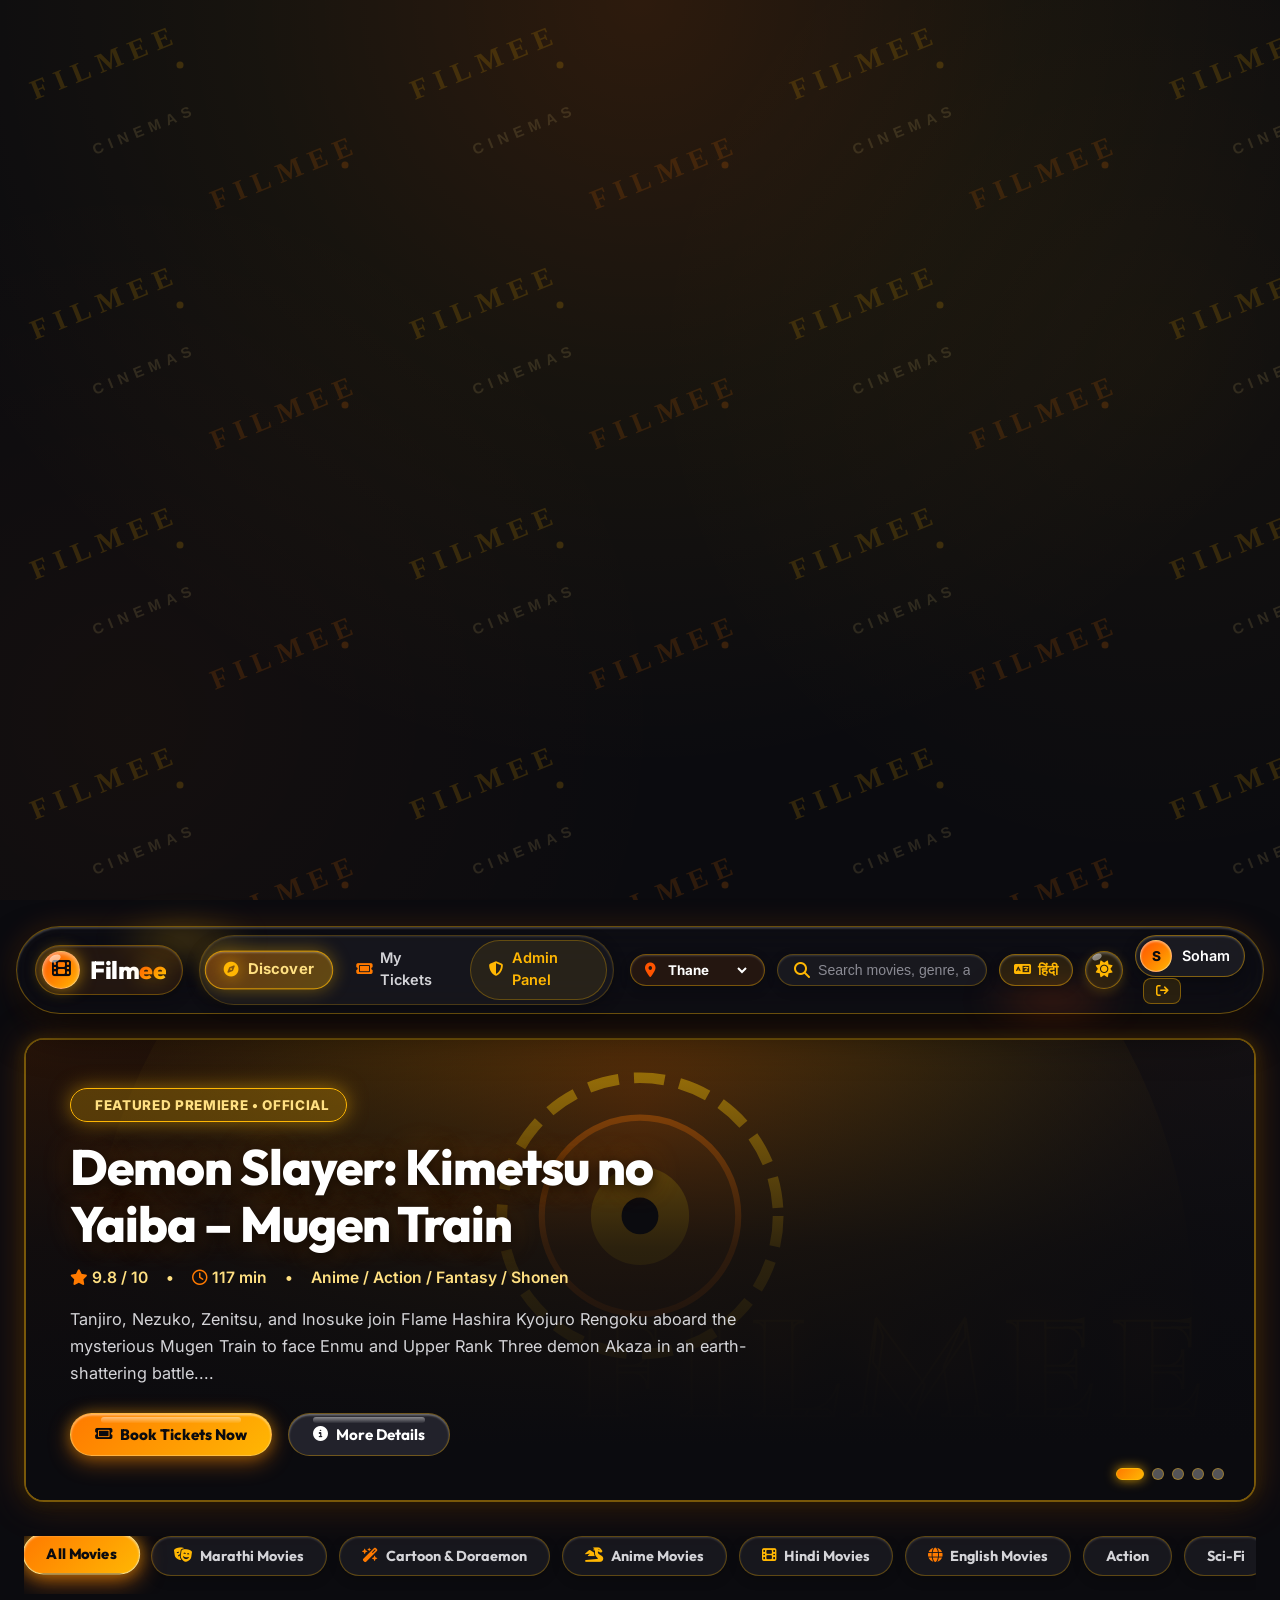
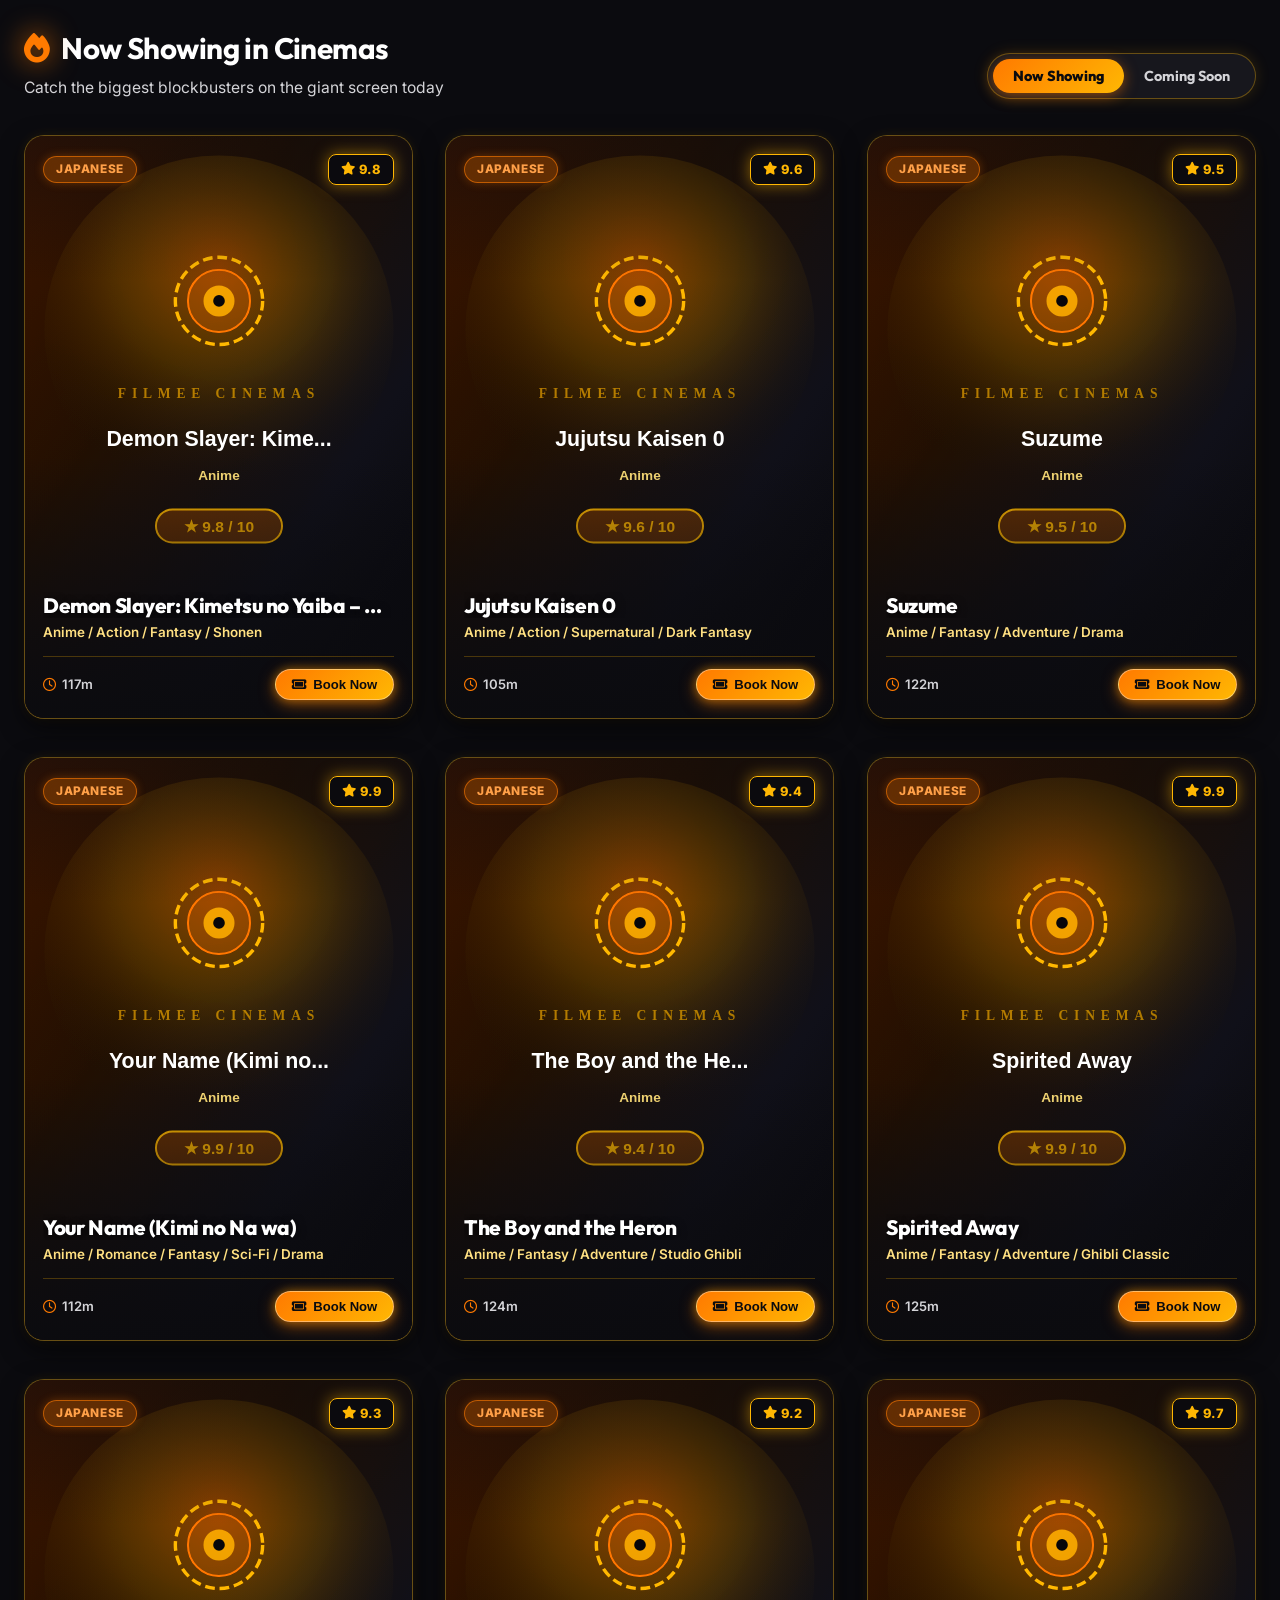
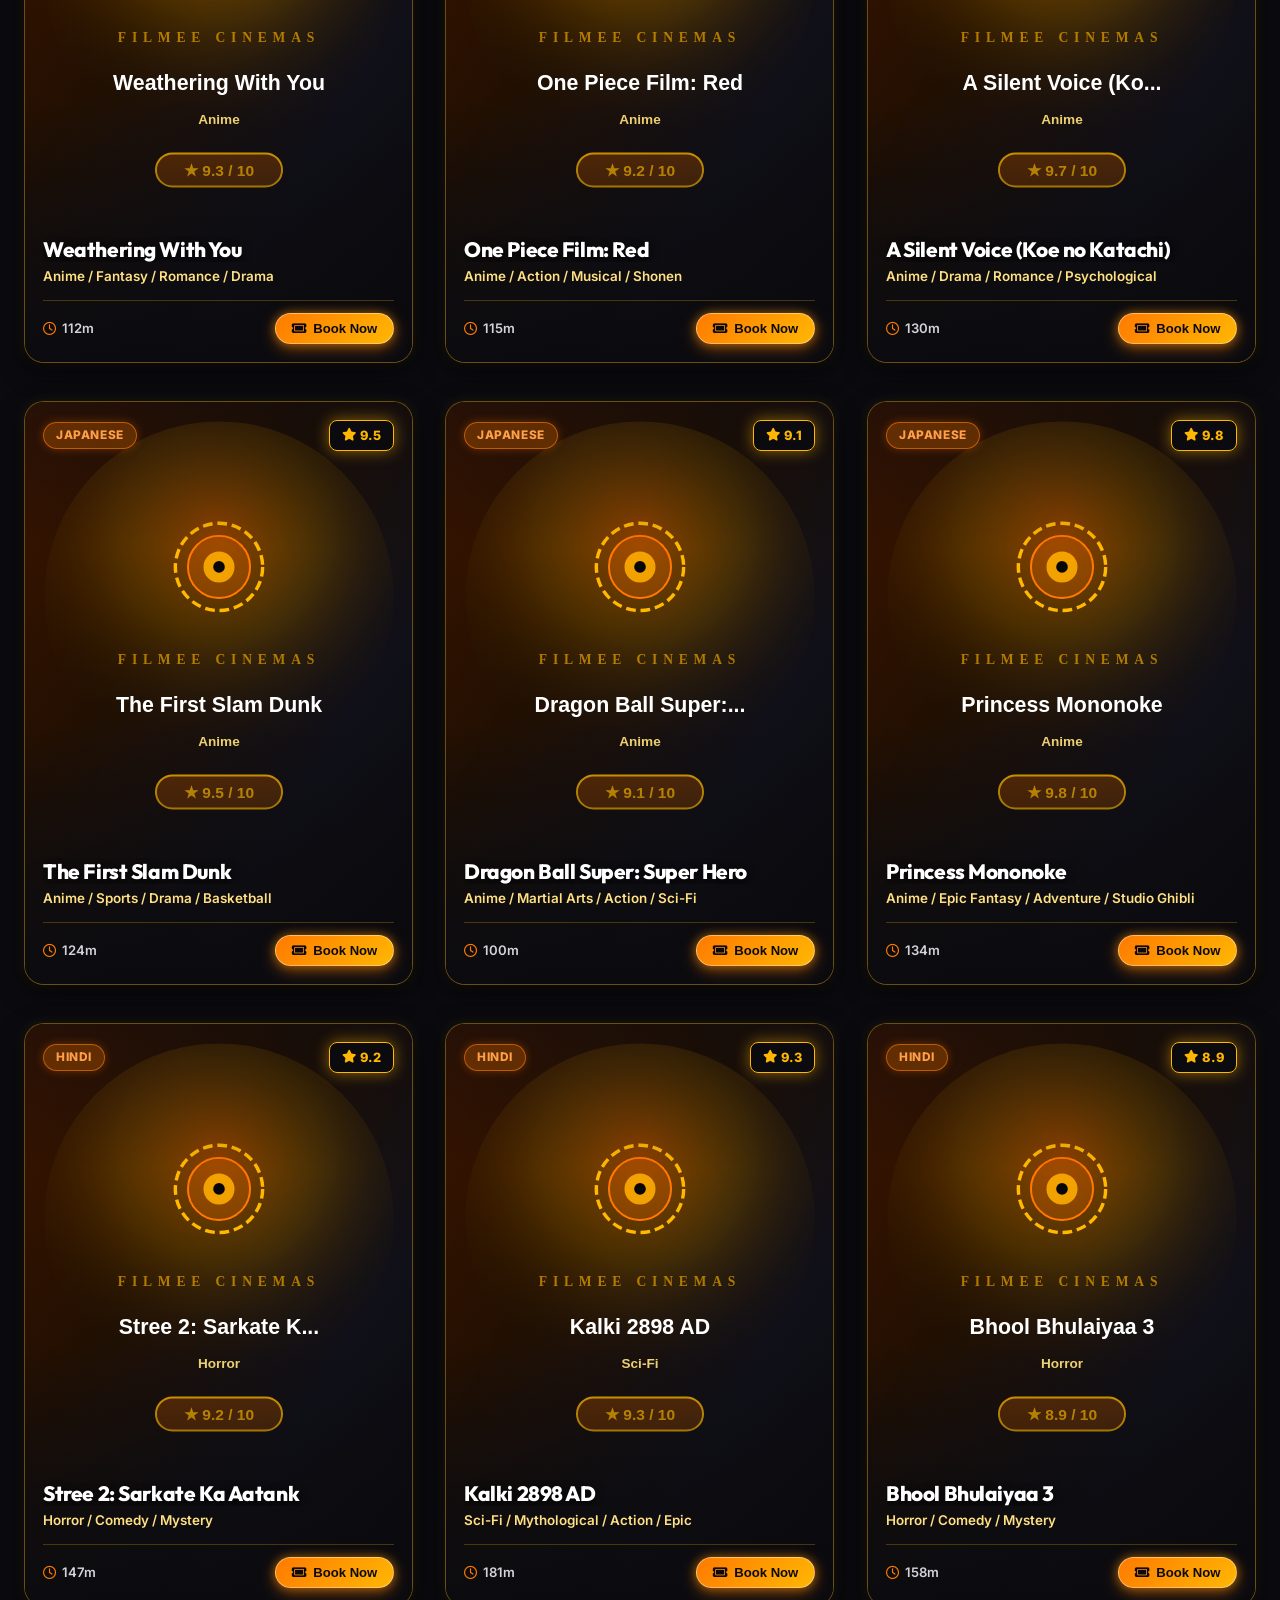
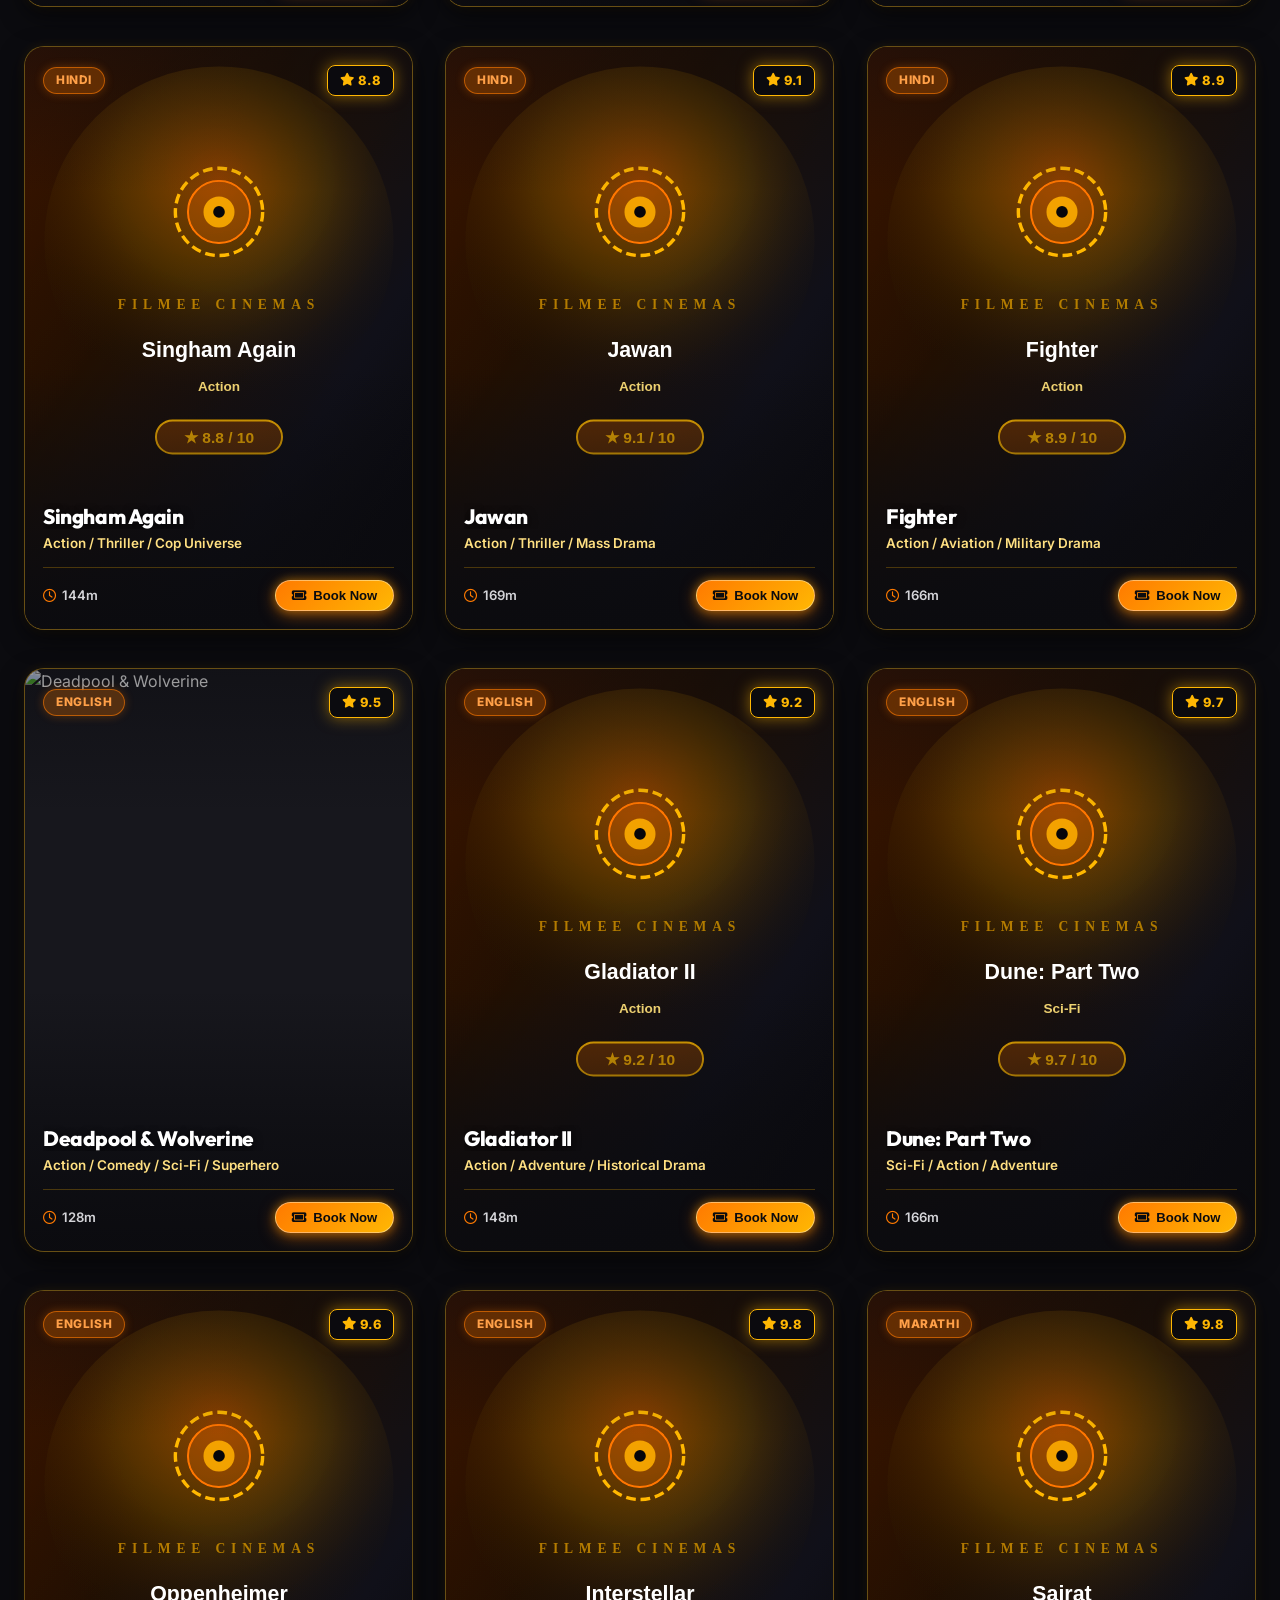
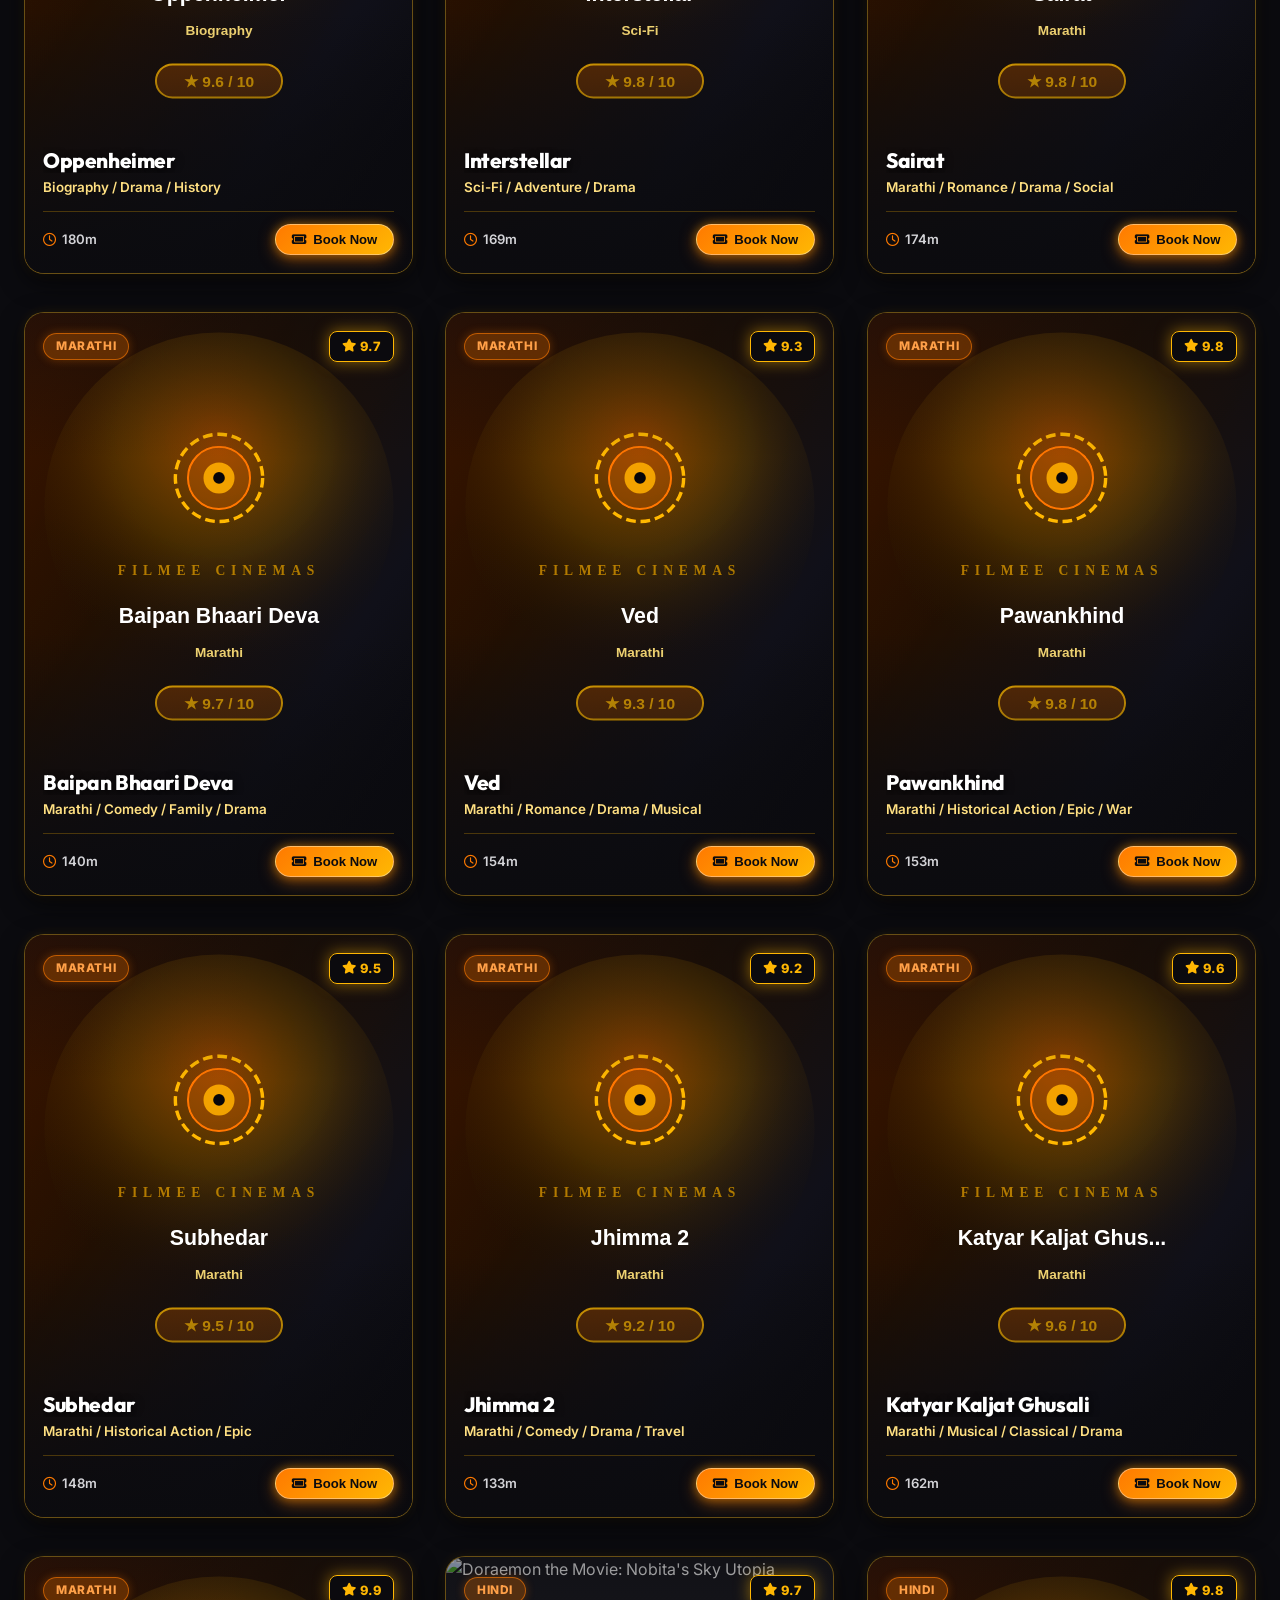
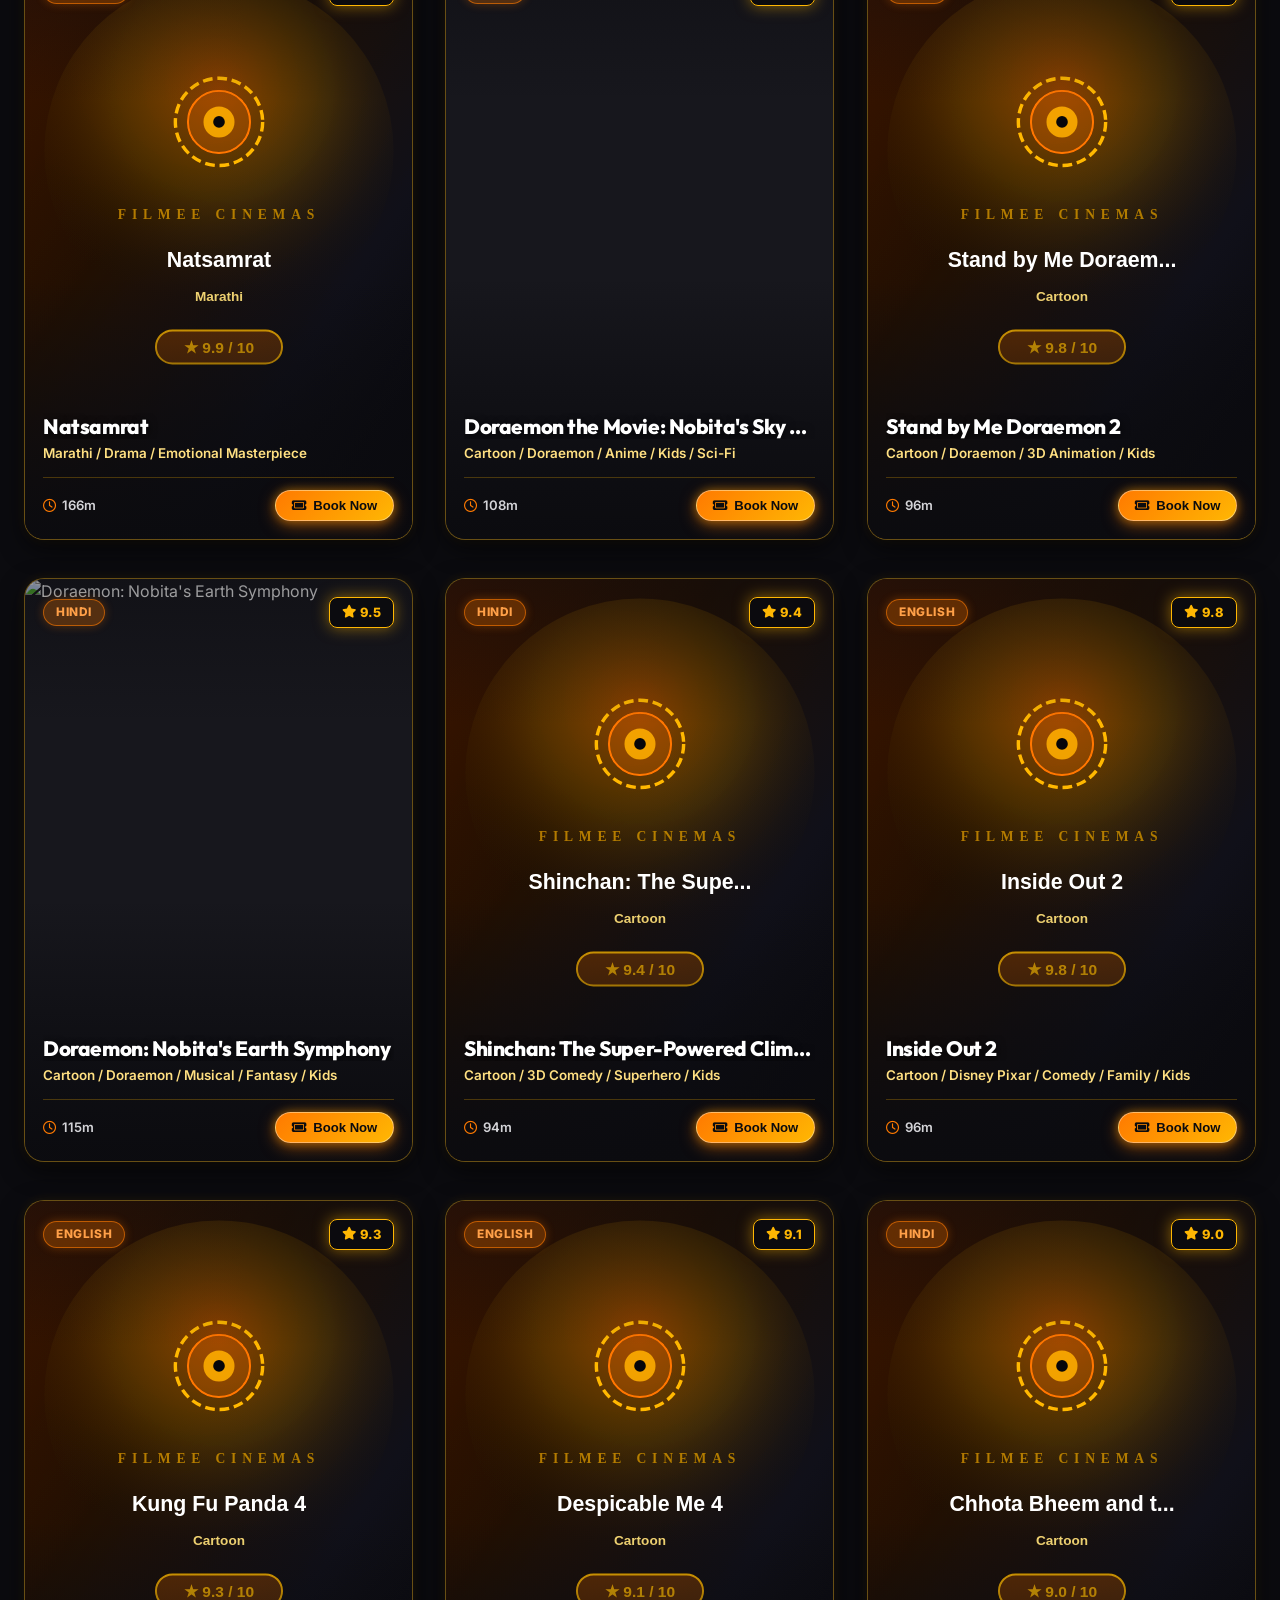
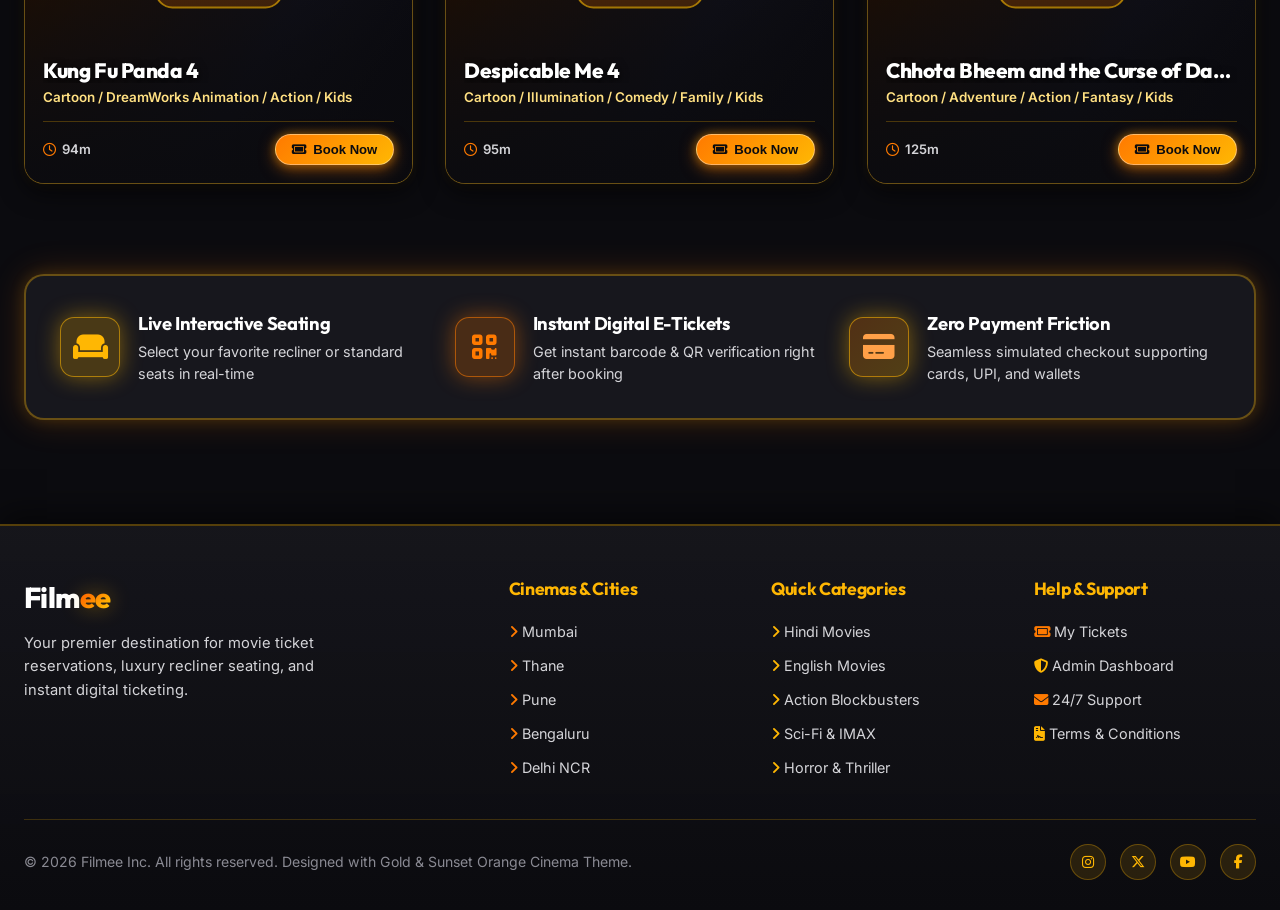
==== commit 7b5371f6: "feat: add bubble animations across entire app including ambient floating bubbles, click bubble burst" ====
--- a/index.html
+++ b/index.html
@@ -20,6 +20,9 @@
 </head>
 <body>
 
+  <!-- Ambient Cinema Floating Bubbles Backdrop -->
+  <div class="cinema-bubble-backdrop" id="cinemaBubbleBackdrop" aria-hidden="true"></div>
+
   <!-- ==================== TOP NAVIGATION BAR ==================== -->
   <header class="navbar" id="navbar">
     <div class="nav-container">
--- a/css/style.css
+++ b/css/style.css
@@ -106,8 +106,60 @@
   background-image: url("data:image/svg+xml,%3Csvg width='380' height='240' viewBox='0 0 380 240' xmlns='http://www.w3.org/2000/svg'%3E%3Cg fill='none' fill-rule='evenodd'%3E%3Ctext x='35' y='100' transform='rotate(-22 35 100)' font-family='Cinzel, serif' font-weight='900' font-size='28' letter-spacing='8' fill='%23D97706' fill-opacity='0.16'%3EFILMEE%3C/text%3E%3Ctext x='215' y='210' transform='rotate(-22 215 210)' font-family='Cinzel, serif' font-weight='900' font-size='28' letter-spacing='8' fill='%23EA580C' fill-opacity='0.15'%3EFILMEE%3C/text%3E%3Ctext x='95' y='155' transform='rotate(-22 95 155)' font-family='Bebas Neue, sans-serif' font-weight='700' font-size='15' letter-spacing='6' fill='%23B45309' fill-opacity='0.14'%3ECINEMAS%3C/text%3E%3Ccircle cx='180' cy='65' r='3.5' fill='%23D97706' fill-opacity='0.18'/%3E%3Ccircle cx='345' cy='165' r='3.5' fill='%23EA580C' fill-opacity='0.18'/%3E%3C/g%3E%3C/svg%3E");
 }
 
+[data-theme="light"] .navbar {
+  background: rgba(255, 255, 255, 0.88);
+  border-color: rgba(217, 119, 6, 0.35);
+  box-shadow: 
+    0 16px 40px -10px rgba(0, 0, 0, 0.1),
+    0 0 25px rgba(255, 183, 3, 0.18),
+    inset 0 1.5px 2px rgba(255, 255, 255, 0.95);
+}
+
+[data-theme="light"] .nav-brand {
+  background: rgba(255, 122, 0, 0.08);
+  border-color: rgba(217, 119, 6, 0.3);
+  box-shadow: inset 0 1px 2px rgba(255, 255, 255, 0.8), 0 4px 12px rgba(0, 0, 0, 0.04);
+}
+
 [data-theme="light"] .brand-name {
   color: #18181B;
+}
+
+[data-theme="light"] .nav-menu {
+  background: rgba(0, 0, 0, 0.04);
+  border-color: rgba(217, 119, 6, 0.22);
+  box-shadow: inset 0 1px 2px rgba(255, 255, 255, 0.8), 0 2px 8px rgba(0, 0, 0, 0.03);
+}
+
+[data-theme="light"] .nav-link {
+  color: #52525B;
+}
+
+[data-theme="light"] .nav-link:hover {
+  background: rgba(217, 119, 6, 0.12);
+  color: #B45309;
+  border-color: rgba(217, 119, 6, 0.4);
+}
+
+[data-theme="light"] .nav-link.active {
+  background: linear-gradient(135deg, rgba(234, 88, 12, 0.2) 0%, rgba(217, 119, 6, 0.18) 100%);
+  border-color: rgba(217, 119, 6, 0.6);
+  color: #B45309;
+}
+
+[data-theme="light"] .search-box {
+  background: rgba(0, 0, 0, 0.03);
+  border-color: rgba(217, 119, 6, 0.28);
+  box-shadow: inset 0 1px 2px rgba(255, 255, 255, 0.8);
+}
+
+[data-theme="light"] .search-box:focus-within {
+  background: #FFFFFF;
+}
+
+[data-theme="light"] .user-badge {
+  background: rgba(0, 0, 0, 0.04);
+  border-color: rgba(217, 119, 6, 0.35);
 }
 
 [data-theme="light"] .section-title,
@@ -250,7 +302,7 @@
   box-shadow: 0 0 10px rgba(255, 183, 3, 0.8);
 }
 
-/* ==================== BUTTONS & CHIPS ==================== */
+/* ==================== BUBBLE BUTTONS & CHIPS ==================== */
 .btn {
   display: inline-flex;
   align-items: center;
@@ -260,26 +312,53 @@
   font-family: var(--font-heading);
   font-weight: 700;
   font-size: 0.95rem;
-  border-radius: var(--radius-md);
+  border-radius: var(--radius-full);
   border: none;
   cursor: pointer;
-  transition: var(--transition);
+  transition: all 0.3s cubic-bezier(0.34, 1.56, 0.64, 1);
   outline: none;
   position: relative;
   overflow: hidden;
+  box-shadow: inset 0 1.5px 2px rgba(255, 255, 255, 0.35);
+  user-select: none;
+}
+
+/* Glass Bubble Specular Reflection Arc */
+.btn::before {
+  content: "";
+  position: absolute;
+  top: 3px;
+  left: 15%;
+  width: 70%;
+  height: 6px;
+  background: linear-gradient(180deg, rgba(255, 255, 255, 0.55) 0%, rgba(255, 255, 255, 0.05) 100%);
+  border-radius: var(--radius-full);
+  pointer-events: none;
+  opacity: 0.85;
+}
+
+.btn:active:not(:disabled) {
+  transform: scale(0.92) translateY(1px) !important;
+  box-shadow: inset 0 2px 4px rgba(0, 0, 0, 0.4) !important;
 }
 
 .btn-primary {
   background: var(--accent-gradient);
   color: #0B0B0F;
   font-weight: 800;
-  box-shadow: 0 4px 20px rgba(255, 122, 0, 0.45), 0 0 12px rgba(255, 183, 3, 0.35);
-  border: 1px solid rgba(255, 224, 130, 0.4);
+  box-shadow: 
+    0 6px 22px rgba(255, 122, 0, 0.45), 
+    0 0 14px rgba(255, 183, 3, 0.35),
+    inset 0 1.5px 2px rgba(255, 255, 255, 0.45);
+  border: 1px solid rgba(255, 224, 130, 0.5);
 }
 .btn-primary:hover:not(:disabled) {
   background: linear-gradient(135deg, #FFE082 0%, #FFB703 50%, #FF7A00 100%);
-  transform: translateY(-2px);
-  box-shadow: 0 8px 30px rgba(255, 183, 3, 0.7), 0 0 20px rgba(255, 122, 0, 0.5);
+  transform: translateY(-3px) scale(1.03);
+  box-shadow: 
+    0 10px 32px rgba(255, 183, 3, 0.75), 
+    0 0 22px rgba(255, 122, 0, 0.55),
+    inset 0 1.5px 3px rgba(255, 255, 255, 0.6);
   color: #0B0B0F;
 }
 
@@ -287,12 +366,14 @@
   background: var(--accent-gold-gradient);
   color: #0B0B0F;
   font-weight: 800;
-  box-shadow: 0 4px 20px rgba(255, 183, 3, 0.5);
-  border: 1px solid rgba(255, 255, 255, 0.4);
+  box-shadow: 
+    0 6px 22px rgba(255, 183, 3, 0.5),
+    inset 0 1.5px 2px rgba(255, 255, 255, 0.5);
+  border: 1px solid rgba(255, 255, 255, 0.45);
 }
 .btn-gold:hover:not(:disabled) {
-  transform: translateY(-2px);
-  box-shadow: 0 8px 32px rgba(255, 183, 3, 0.8);
+  transform: translateY(-3px) scale(1.03);
+  box-shadow: 0 10px 34px rgba(255, 183, 3, 0.85);
   filter: brightness(1.1);
   color: #0B0B0F;
 }
@@ -301,11 +382,13 @@
   background: var(--accent-orange-gradient);
   color: #fff;
   font-weight: 700;
-  box-shadow: 0 4px 20px rgba(255, 122, 0, 0.55);
+  box-shadow: 
+    0 6px 22px rgba(255, 122, 0, 0.55),
+    inset 0 1.5px 2px rgba(255, 255, 255, 0.45);
 }
 .btn-orange:hover:not(:disabled) {
-  transform: translateY(-2px);
-  box-shadow: 0 8px 32px rgba(255, 122, 0, 0.8);
+  transform: translateY(-3px) scale(1.03);
+  box-shadow: 0 10px 34px rgba(255, 122, 0, 0.85);
   filter: brightness(1.1);
 }
 
@@ -361,55 +444,143 @@
   box-shadow: none !important;
 }
 
-/* ==================== NAVIGATION BAR ==================== */
+/* ==================== FLOATING BUBBLE NAVIGATION BAR ==================== */
 .navbar {
   position: sticky;
-  top: 0;
-  z-index: 100;
-  backdrop-filter: blur(18px);
-  background: var(--bg-glass);
-  border-bottom: 2px solid rgba(255, 183, 3, 0.28);
-  box-shadow: 0 4px 25px rgba(0, 0, 0, 0.6), 0 1px 15px rgba(255, 122, 0, 0.12);
+  top: 12px;
+  z-index: 1000;
+  max-width: 1320px;
+  width: calc(100% - 32px);
+  margin: 12px auto 0 auto;
+  border-radius: var(--radius-full);
+  background: rgba(14, 14, 20, 0.82);
+  backdrop-filter: blur(28px) saturate(190%);
+  -webkit-backdrop-filter: blur(28px) saturate(190%);
+  border: 1.5px solid rgba(255, 183, 3, 0.38);
+  box-shadow: 
+    0 20px 48px -10px rgba(0, 0, 0, 0.85),
+    0 0 30px rgba(255, 122, 0, 0.16),
+    inset 0 1.5px 2px rgba(255, 255, 255, 0.22);
+  transition: all 0.35s cubic-bezier(0.34, 1.56, 0.64, 1);
+  position: sticky;
+}
+
+/* Ambient Floating Bubble Orbs around Navbar */
+.navbar::before {
+  content: "";
+  position: absolute;
+  left: 90px;
+  top: -12px;
+  width: 150px;
+  height: 50px;
+  background: radial-gradient(ellipse, rgba(255, 183, 3, 0.28) 0%, transparent 70%);
+  filter: blur(14px);
+  border-radius: 50%;
+  pointer-events: none;
+  z-index: -1;
+  animation: bubbleGlow1 8s ease-in-out infinite alternate;
+}
+
+.navbar::after {
+  content: "";
+  position: absolute;
+  right: 130px;
+  bottom: -12px;
+  width: 160px;
+  height: 50px;
+  background: radial-gradient(ellipse, rgba(255, 84, 0, 0.24) 0%, transparent 70%);
+  filter: blur(15px);
+  border-radius: 50%;
+  pointer-events: none;
+  z-index: -1;
+  animation: bubbleGlow2 10s ease-in-out infinite alternate;
+}
+
+@keyframes bubbleGlow1 {
+  0% { transform: translate(0, 0) scale(1); opacity: 0.5; }
+  100% { transform: translate(40px, 8px) scale(1.25); opacity: 0.85; }
+}
+
+@keyframes bubbleGlow2 {
+  0% { transform: translate(0, 0) scale(1); opacity: 0.5; }
+  100% { transform: translate(-35px, -6px) scale(1.2); opacity: 0.85; }
 }
 
 .nav-container {
-  max-width: 1280px;
-  margin: 0 auto;
-  padding: 14px 24px;
+  padding: 8px 18px;
   display: flex;
   align-items: center;
   justify-content: space-between;
-  gap: 20px;
-}
-
+  gap: 16px;
+  position: relative;
+  z-index: 2;
+}
+
+/* 1. Logo Bubble Pod */
 .nav-brand {
   display: flex;
   align-items: center;
-  gap: 12px;
+  gap: 10px;
   cursor: pointer;
+  background: rgba(255, 122, 0, 0.09);
+  border: 1.5px solid rgba(255, 183, 3, 0.32);
+  border-radius: var(--radius-full);
+  padding: 5px 16px 5px 6px;
+  box-shadow: 
+    inset 0 1px 2px rgba(255, 255, 255, 0.18),
+    0 4px 15px rgba(0, 0, 0, 0.25);
+  transition: all 0.3s cubic-bezier(0.34, 1.56, 0.64, 1);
+  user-select: none;
+}
+
+.nav-brand:hover {
+  transform: scale(1.04) translateY(-1px);
+  border-color: rgba(255, 224, 130, 0.7);
+  background: rgba(255, 122, 0, 0.16);
+  box-shadow: 
+    0 6px 20px rgba(255, 183, 3, 0.4),
+    inset 0 1px 3px rgba(255, 255, 255, 0.35);
 }
 
 .brand-icon {
-  width: 44px;
-  height: 44px;
-  border-radius: var(--radius-md);
-  background: var(--accent-cinema-gradient);
+  width: 38px;
+  height: 38px;
+  border-radius: 50%;
+  background: linear-gradient(135deg, #FF5400 0%, #FF7A00 45%, #FFB703 100%);
   display: flex;
   align-items: center;
   justify-content: center;
-  font-size: 1.35rem;
+  font-size: 1.15rem;
   color: #0B0B0F;
-  box-shadow: 0 0 25px rgba(255, 183, 3, 0.7), 0 0 12px rgba(255, 122, 0, 0.5);
+  box-shadow: 
+    inset 0 2px 4px rgba(255, 255, 255, 0.45),
+    0 0 16px rgba(255, 183, 3, 0.6);
   border: 1px solid rgba(255, 255, 255, 0.4);
+  position: relative;
+  overflow: hidden;
+}
+
+.brand-icon::after {
+  content: "";
+  position: absolute;
+  top: 3px;
+  left: 6px;
+  width: 12px;
+  height: 7px;
+  border-radius: 50%;
+  background: rgba(255, 255, 255, 0.55);
+  transform: rotate(-25deg);
+  pointer-events: none;
 }
 
 .brand-name {
   font-family: var(--font-heading);
-  font-size: 1.75rem;
+  font-size: 1.55rem;
   font-weight: 800;
   color: #fff;
   letter-spacing: -0.02em;
 }
+
 .brand-name span {
   background: linear-gradient(135deg, #FF5400 0%, #FF7A00 40%, #FFB703 80%, #FFE082 100%);
   -webkit-background-clip: text;
@@ -417,23 +588,31 @@
   filter: drop-shadow(0 0 10px rgba(255, 183, 3, 0.4));
 }
 
+/* 2. Navigation Menu Bubble Dock */
 .nav-menu {
   display: flex;
   align-items: center;
-  gap: 10px;
+  gap: 5px;
+  background: rgba(255, 255, 255, 0.04);
+  border: 1.5px solid rgba(255, 183, 3, 0.22);
+  border-radius: var(--radius-full);
+  padding: 4px 6px;
+  box-shadow: 
+    inset 0 1px 2px rgba(255, 255, 255, 0.12),
+    0 4px 14px rgba(0, 0, 0, 0.25);
 }
 
 .nav-link {
   display: flex;
   align-items: center;
   gap: 8px;
-  padding: 8px 18px;
+  padding: 7px 18px;
   border-radius: var(--radius-full);
   font-weight: 600;
-  font-size: 0.92rem;
+  font-size: 0.91rem;
   color: var(--text-secondary);
-  transition: var(--transition);
-  border: 1px solid transparent;
+  transition: all 0.25s cubic-bezier(0.34, 1.56, 0.64, 1);
+  border: 1.5px solid transparent;
 }
 
 .nav-link i {
@@ -441,56 +620,77 @@
   transition: var(--transition);
 }
 
-.nav-link:hover, .nav-link.active {
+.nav-link:hover {
+  color: #FFE082;
+  background: rgba(255, 183, 3, 0.15);
+  border-color: rgba(255, 183, 3, 0.45);
+  transform: translateY(-2px) scale(1.03);
+  box-shadow: 0 4px 14px rgba(255, 183, 3, 0.22), inset 0 1px 2px rgba(255, 255, 255, 0.18);
+}
+
+.nav-link:hover i {
+  color: #FFE082;
+  filter: drop-shadow(0 0 8px rgba(255, 183, 3, 0.6));
+}
+
+.nav-link.active {
+  color: #FFE082;
+  background: linear-gradient(135deg, rgba(255, 122, 0, 0.35) 0%, rgba(255, 183, 3, 0.32) 100%);
+  border-color: rgba(255, 183, 3, 0.7);
+  font-weight: 700;
+  transform: scale(1.02);
+  box-shadow: 
+    0 0 18px rgba(255, 183, 3, 0.4),
+    inset 0 1px 2px rgba(255, 255, 255, 0.3);
+}
+
+.nav-link.active i {
   color: #FFB703;
-  background: rgba(255, 183, 3, 0.14);
-  border-color: rgba(255, 183, 3, 0.45);
-}
-.nav-link:hover i, .nav-link.active i {
-  color: #FFB703;
-  filter: drop-shadow(0 0 8px rgba(255, 183, 3, 0.6));
-}
-.nav-link.active {
-  color: #FFB703;
-  font-weight: 800;
-  box-shadow: 0 0 20px rgba(255, 183, 3, 0.35);
+  filter: drop-shadow(0 0 8px rgba(255, 183, 3, 0.8));
 }
 
 .admin-nav-link {
   color: var(--accent-gold);
-  border-color: rgba(255, 183, 3, 0.25);
+  border-color: rgba(255, 183, 3, 0.28);
   background: rgba(255, 183, 3, 0.08);
 }
 .admin-nav-link i {
   color: var(--accent-gold);
 }
 
+/* 3. Action Bubble Controls */
 .nav-actions {
   display: flex;
   align-items: center;
-  gap: 16px;
+  gap: 12px;
 }
 
 .city-selector {
   display: flex;
   align-items: center;
   gap: 8px;
-  background: rgba(255, 122, 0, 0.12);
-  border: 1.5px solid rgba(255, 183, 3, 0.45);
-  padding: 7px 16px;
+  background: rgba(255, 122, 0, 0.1);
+  border: 1.5px solid rgba(255, 183, 3, 0.38);
+  padding: 6px 14px;
   border-radius: var(--radius-full);
   color: var(--accent-gold);
   font-size: 0.88rem;
-  box-shadow: 0 0 15px rgba(255, 122, 0, 0.2);
-  transition: var(--transition);
-}
+  box-shadow: 
+    inset 0 1px 2px rgba(255, 255, 255, 0.18),
+    0 4px 12px rgba(0, 0, 0, 0.2);
+  transition: all 0.3s cubic-bezier(0.34, 1.56, 0.64, 1);
+}
+
 .city-selector:hover {
   border-color: var(--accent-gold);
-  box-shadow: 0 0 20px rgba(255, 183, 3, 0.4);
-}
+  transform: translateY(-2px) scale(1.03);
+  box-shadow: 0 0 18px rgba(255, 183, 3, 0.35), inset 0 1px 3px rgba(255, 255, 255, 0.25);
+}
+
 .city-selector i {
   color: var(--accent-orange-bright);
 }
+
 .city-selector select {
   background: transparent;
   border: none;
@@ -500,31 +700,42 @@
   outline: none;
   cursor: pointer;
 }
+
 .city-selector select option {
   background: var(--bg-surface);
   color: var(--text-main);
 }
 
+/* Search Bubble */
 .search-box {
   display: flex;
   align-items: center;
   gap: 8px;
-  background: var(--bg-surface);
-  border: 1.5px solid rgba(255, 183, 3, 0.3);
-  padding: 8px 16px;
+  background: rgba(255, 255, 255, 0.05);
+  border: 1.5px solid rgba(255, 183, 3, 0.28);
+  padding: 7px 16px;
   border-radius: var(--radius-full);
-  width: 230px;
-  transition: var(--transition);
-  box-shadow: 0 2px 10px rgba(0, 0, 0, 0.3);
-}
+  width: 210px;
+  transition: all 0.35s cubic-bezier(0.34, 1.56, 0.64, 1);
+  box-shadow: 
+    inset 0 1px 2px rgba(255, 255, 255, 0.14),
+    0 4px 12px rgba(0, 0, 0, 0.2);
+}
+
 .search-box:focus-within {
-  width: 290px;
+  width: 270px;
   border-color: var(--accent-orange);
-  box-shadow: 0 0 20px rgba(255, 122, 0, 0.5), 0 0 8px rgba(255, 183, 3, 0.4);
-}
+  background: rgba(255, 255, 255, 0.08);
+  box-shadow: 
+    0 0 22px rgba(255, 122, 0, 0.45),
+    inset 0 1px 2px rgba(255, 255, 255, 0.25);
+  transform: translateY(-1px);
+}
+
 .search-box i {
   color: var(--accent-gold);
 }
+
 .search-box input {
   background: transparent;
   border: none;
@@ -533,11 +744,12 @@
   font-size: 0.88rem;
   width: 100%;
 }
+
 .search-box input::placeholder {
   color: var(--text-muted);
 }
 
-/* Navigation Control Buttons (Theme & Language) */
+/* Navigation Control Buttons (Theme & Language Bubbles) */
 .nav-control-btn {
   display: inline-flex;
   align-items: center;
@@ -546,14 +758,16 @@
   background: rgba(255, 183, 3, 0.12);
   border: 1.5px solid rgba(255, 183, 3, 0.45);
   color: var(--accent-gold);
-  padding: 7px 15px;
+  padding: 6px 14px;
   border-radius: var(--radius-full);
   font-family: var(--font-heading);
   font-weight: 800;
-  font-size: 0.88rem;
+  font-size: 0.86rem;
   cursor: pointer;
-  transition: var(--transition);
-  box-shadow: 0 0 12px rgba(255, 183, 3, 0.2);
+  transition: all 0.3s cubic-bezier(0.34, 1.56, 0.64, 1);
+  box-shadow: 
+    inset 0 1px 2px rgba(255, 255, 255, 0.22),
+    0 3px 12px rgba(0, 0, 0, 0.2);
   user-select: none;
 }
 
@@ -561,8 +775,10 @@
   background: var(--accent-gradient);
   color: #0B0B0F !important;
   border-color: #FFE082;
-  transform: translateY(-2px);
-  box-shadow: 0 4px 18px rgba(255, 122, 0, 0.5), 0 0 12px rgba(255, 183, 3, 0.4);
+  transform: translateY(-2px) scale(1.06);
+  box-shadow: 
+    0 6px 20px rgba(255, 122, 0, 0.5),
+    inset 0 1px 3px rgba(255, 255, 255, 0.45);
 }
 
 .nav-control-btn:hover i,
@@ -575,31 +791,63 @@
   height: 38px;
   padding: 0;
   border-radius: 50%;
-}
+  position: relative;
+  overflow: hidden;
+  box-shadow: 
+    inset 0 1.5px 3px rgba(255, 255, 255, 0.3),
+    0 3px 12px rgba(255, 183, 3, 0.2);
+}
+
+.theme-toggle-btn::after {
+  content: "";
+  position: absolute;
+  top: 2px;
+  left: 6px;
+  width: 10px;
+  height: 6px;
+  border-radius: 50%;
+  background: rgba(255, 255, 255, 0.45);
+  transform: rotate(-25deg);
+  pointer-events: none;
+}
+
 .theme-toggle-btn i {
   font-size: 1.05rem;
   transition: transform 0.35s cubic-bezier(0.16, 1, 0.3, 1);
-}
+  position: relative;
+  z-index: 1;
+}
+
+.theme-toggle-btn:hover {
+  transform: translateY(-2px) scale(1.12);
+}
+
 .theme-toggle-btn:hover i {
   transform: rotate(25deg) scale(1.15);
 }
 
+/* User Profile Badge Bubble */
 .user-badge {
   display: flex;
   align-items: center;
   gap: 10px;
-  background: var(--bg-surface);
+  background: rgba(255, 255, 255, 0.06);
   border: 1.5px solid rgba(255, 183, 3, 0.45);
-  padding: 5px 14px 5px 6px;
+  padding: 4px 14px 4px 4px;
   border-radius: var(--radius-full);
   cursor: pointer;
-  box-shadow: 0 0 16px rgba(255, 183, 3, 0.25);
-  transition: var(--transition);
-}
+  box-shadow: 
+    inset 0 1px 2px rgba(255, 255, 255, 0.2),
+    0 4px 14px rgba(0, 0, 0, 0.25);
+  transition: all 0.3s cubic-bezier(0.34, 1.56, 0.64, 1);
+}
+
 .user-badge:hover {
   border-color: var(--accent-gold-light);
-  box-shadow: 0 0 22px rgba(255, 183, 3, 0.5);
-}
+  transform: translateY(-2px) scale(1.02);
+  box-shadow: 0 0 20px rgba(255, 183, 3, 0.45), inset 0 1px 3px rgba(255, 255, 255, 0.35);
+}
+
 .user-avatar {
   width: 32px;
   height: 32px;
@@ -612,6 +860,7 @@
   font-size: 0.85rem;
   color: #0B0B0F;
   border: 1px solid rgba(255, 255, 255, 0.4);
+  box-shadow: inset 0 1px 2px rgba(255, 255, 255, 0.4);
 }
 
 /* ==================== MAIN CONTENT & VIEWS ==================== */
@@ -802,21 +1051,38 @@
   font-size: 0.9rem;
   cursor: pointer;
   white-space: nowrap;
-  transition: var(--transition);
+  transition: all 0.3s cubic-bezier(0.34, 1.56, 0.64, 1);
   display: inline-flex;
   align-items: center;
   gap: 8px;
-}
-.chip:hover, .chip.active {
+  box-shadow: inset 0 1px 2px rgba(255, 255, 255, 0.15), 0 4px 12px rgba(0, 0, 0, 0.2);
+  user-select: none;
+}
+.chip:active {
+  transform: scale(0.92) !important;
+}
+.chip:hover {
+  transform: translateY(-3px) scale(1.05);
+  box-shadow: 0 6px 20px rgba(255, 122, 0, 0.45), inset 0 1px 2px rgba(255, 255, 255, 0.35);
+  border-color: rgba(255, 183, 3, 0.6);
+  color: #FFE082;
+}
+.chip.active {
   background: var(--accent-gradient);
   color: #0B0B0F !important;
   font-weight: 800;
   border-color: #FFE082;
-  box-shadow: 0 6px 24px rgba(255, 122, 0, 0.55), 0 0 15px rgba(255, 183, 3, 0.45);
-  transform: translateY(-2px);
+  box-shadow: 0 6px 24px rgba(255, 122, 0, 0.6), 0 0 15px rgba(255, 183, 3, 0.5), inset 0 1px 2px rgba(255, 255, 255, 0.5);
+  transform: translateY(-2px) scale(1.02);
+  animation: bubbleChipPulse 2.8s ease-in-out infinite alternate;
 }
 .chip:hover i, .chip.active i {
   color: #0B0B0F !important;
+}
+
+@keyframes bubbleChipPulse {
+  0% { box-shadow: 0 6px 24px rgba(255, 122, 0, 0.5), 0 0 15px rgba(255, 183, 3, 0.4); }
+  100% { box-shadow: 0 8px 30px rgba(255, 122, 0, 0.75), 0 0 24px rgba(255, 183, 3, 0.7); }
 }
 
 /* ==================== SECTION HEADERS ==================== */
@@ -938,8 +1204,11 @@
   object-fit: cover;
   object-position: center 20%;
   display: block;
+  image-rendering: -webkit-optimize-contrast;
+  image-rendering: crisp-edges;
+  filter: contrast(1.04) saturate(1.08);
   /* Very subtle poster zoom effect on hover */
-  transition: transform 0.38s cubic-bezier(0.25, 1, 0.5, 1);
+  transition: transform 0.38s cubic-bezier(0.25, 1, 0.5, 1), filter 0.38s ease;
   z-index: 1;
 }
 
@@ -1600,16 +1869,33 @@
 .seat {
   width: 34px;
   height: 34px;
-  border-radius: 7px;
+  border-radius: 9px 9px 13px 13px;
   display: flex;
   align-items: center;
   justify-content: center;
   font-size: 0.78rem;
   font-weight: 700;
   cursor: pointer;
-  transition: var(--transition);
+  transition: all 0.25s cubic-bezier(0.34, 1.56, 0.64, 1);
   user-select: none;
-}
+  position: relative;
+  overflow: hidden;
+  box-shadow: inset 0 1px 2px rgba(255, 255, 255, 0.25), 0 2px 6px rgba(0, 0, 0, 0.3);
+}
+
+/* Glass Bubble Specular Reflection Arc */
+.seat::after {
+  content: "";
+  position: absolute;
+  top: 2px;
+  left: 6px;
+  width: 10px;
+  height: 4px;
+  background: rgba(255, 255, 255, 0.45);
+  border-radius: 50%;
+  pointer-events: none;
+}
+
 .seat.standard {
   background: var(--bg-surface-elevated);
   border: 1.5px solid rgba(255, 183, 3, 0.28);
@@ -1619,35 +1905,46 @@
   background: rgba(255, 183, 3, 0.2);
   border: 2px solid #FFB703;
   color: #FFE082;
-  box-shadow: 0 0 10px rgba(255, 183, 3, 0.35);
+  box-shadow: 0 0 10px rgba(255, 183, 3, 0.35), inset 0 1px 2px rgba(255, 255, 255, 0.3);
 }
 .seat.premium:hover:not(.booked) {
-  transform: scale(1.2);
+  transform: translateY(-3px) scale(1.22);
   border-color: #FFE082;
   background: #FFB703;
   color: #0B0B0F;
   font-weight: 800;
-  box-shadow: 0 0 20px rgba(255, 183, 3, 0.9);
+  box-shadow: 0 0 20px rgba(255, 183, 3, 0.9), inset 0 1.5px 3px rgba(255, 255, 255, 0.6);
+  z-index: 5;
 }
 .seat:hover:not(.booked) {
-  transform: scale(1.18);
+  transform: translateY(-3px) scale(1.2);
   border-color: #FF7A00;
   color: #FF7A00;
-  box-shadow: 0 0 15px rgba(255, 122, 0, 0.7);
+  box-shadow: 0 0 16px rgba(255, 122, 0, 0.7), inset 0 1px 3px rgba(255, 255, 255, 0.4);
+  z-index: 5;
 }
 .seat.selected {
   background: var(--accent-gradient) !important;
   border-color: #FFE082 !important;
   color: #0B0B0F !important;
   font-weight: 800;
-  box-shadow: 0 0 20px rgba(255, 183, 3, 0.95) !important;
-  transform: scale(1.15);
+  box-shadow: 0 0 22px rgba(255, 183, 3, 0.95), inset 0 1.5px 3px rgba(255, 255, 255, 0.6) !important;
+  animation: seatBubblePop 0.38s cubic-bezier(0.34, 1.56, 0.64, 1) forwards;
+  z-index: 6;
 }
 .seat.booked {
   background: #1c1c24;
   border: 1px solid var(--border-subtle);
   color: #52525B;
   cursor: not-allowed;
+  opacity: 0.35;
+}
+
+@keyframes seatBubblePop {
+  0% { transform: scale(0.85); }
+  50% { transform: scale(1.35) rotate(-3deg); }
+  75% { transform: scale(0.95); }
+  100% { transform: scale(1.15); }
 }
 
 /* Floating Bottom Checkout Bar */
@@ -2490,7 +2787,33 @@
 }
 
 /* ==================== RESPONSIVE QUERIES ==================== */
+@media (max-width: 1200px) {
+  .nav-container {
+    padding: 7px 14px;
+    gap: 10px;
+  }
+  .search-box {
+    width: 160px;
+  }
+  .search-box:focus-within {
+    width: 210px;
+  }
+  .nav-link {
+    padding: 6px 12px;
+    font-size: 0.86rem;
+  }
+}
+
 @media (max-width: 900px) {
+  .navbar {
+    top: 8px;
+    margin: 8px auto 0 auto;
+    width: calc(100% - 20px);
+  }
+  .nav-container {
+    padding: 6px 12px;
+    gap: 8px;
+  }
   .footer-container { grid-template-columns: 1fr 1fr; }
   .rating-showcase-box {
     grid-template-columns: 1fr;
@@ -2508,7 +2831,25 @@
 }
 
 @media (max-width: 768px) {
+  .navbar {
+    top: 6px;
+    margin: 6px auto 0 auto;
+    width: calc(100% - 12px);
+    border-radius: 36px;
+  }
+  .nav-container {
+    padding: 6px 10px;
+    gap: 8px;
+  }
   .nav-menu { display: none; }
+  .brand-name { font-size: 1.25rem; }
+  .brand-icon { width: 34px; height: 34px; font-size: 1rem; }
+  .nav-brand { padding: 4px 10px 4px 4px; }
+  .search-box { width: 120px; padding: 5px 10px; font-size: 0.8rem; }
+  .search-box:focus-within { width: 165px; }
+  .city-selector { padding: 5px 10px; font-size: 0.8rem; }
+  .nav-control-btn { padding: 5px 10px; font-size: 0.78rem; }
+  .theme-toggle-btn { width: 34px; height: 34px; }
   .checkout-grid { grid-template-columns: 1fr; }
   .movie-hero-info { flex-direction: column; }
   .detail-poster { width: 100%; max-width: 260px; margin: 0 auto; }
@@ -2536,5 +2877,186 @@
   .movie-card:hover .movie-card-bg-img {
     transform: none !important;
   }
-}
-
+/* ==================== GLOBAL CINEMA BUBBLE SYSTEM ==================== */
+/* 1. Ambient Floating Bubbles Backdrop */
+.cinema-bubble-backdrop {
+  position: fixed;
+  inset: 0;
+  width: 100vw;
+  height: 100vh;
+  pointer-events: none;
+  z-index: 0;
+  overflow: hidden;
+}
+
+.ambient-bubble {
+  position: absolute;
+  border-radius: 50%;
+  background: radial-gradient(circle at 32% 30%, rgba(255, 224, 130, 0.5) 0%, rgba(255, 122, 0, 0.22) 45%, rgba(255, 183, 3, 0.04) 100%);
+  border: 1px solid rgba(255, 183, 3, 0.35);
+  box-shadow: 
+    inset 0 2px 4px rgba(255, 255, 255, 0.45),
+    0 0 16px rgba(255, 122, 0, 0.2);
+  animation: floatUpWobble linear infinite;
+  will-change: transform, opacity;
+  pointer-events: none;
+}
+
+.ambient-bubble::after {
+  content: "";
+  position: absolute;
+  top: 14%;
+  left: 18%;
+  width: 25%;
+  height: 15%;
+  border-radius: 50%;
+  background: rgba(255, 255, 255, 0.65);
+  transform: rotate(-30deg);
+  pointer-events: none;
+}
+
+@keyframes floatUpWobble {
+  0% {
+    transform: translateY(105vh) translateX(0) scale(0.8);
+    opacity: 0;
+  }
+  15% {
+    opacity: var(--bubble-opacity, 0.45);
+  }
+  50% {
+    transform: translateY(50vh) translateX(25px) scale(1.05);
+  }
+  85% {
+    opacity: var(--bubble-opacity, 0.45);
+  }
+  100% {
+    transform: translateY(-15vh) translateX(-20px) scale(1.15);
+    opacity: 0;
+  }
+}
+
+/* 2. Interactive Click/Tap Bubble Burst Particles */
+.click-bubble-burst {
+  position: fixed;
+  border-radius: 50%;
+  background: radial-gradient(circle at 35% 30%, #FFE082 0%, #FF7A00 60%, rgba(255, 183, 3, 0.4) 100%);
+  border: 1px solid rgba(255, 255, 255, 0.6);
+  box-shadow: 
+    inset 0 1px 3px rgba(255, 255, 255, 0.8),
+    0 0 12px rgba(255, 183, 3, 0.75);
+  pointer-events: none;
+  z-index: 99999;
+  animation: clickBubbleFly cubic-bezier(0.12, 0.8, 0.32, 1) forwards;
+}
+
+.click-bubble-burst::after {
+  content: "";
+  position: absolute;
+  top: 15%;
+  left: 20%;
+  width: 25%;
+  height: 15%;
+  border-radius: 50%;
+  background: rgba(255, 255, 255, 0.85);
+  transform: rotate(-30deg);
+}
+
+@keyframes clickBubbleFly {
+  0% {
+    transform: translate(0, 0) scale(0.3);
+    opacity: 1;
+  }
+  70% {
+    opacity: 0.95;
+    transform: translate(var(--dx), var(--dy)) scale(1.12);
+  }
+  100% {
+    transform: translate(calc(var(--dx) * 1.2), calc(var(--dy) - 20px)) scale(1.3);
+    opacity: 0;
+  }
+}
+
+/* 3. Modal Box Bubble Pop-In */
+.modal-box {
+  border-radius: 30px !important;
+  box-shadow: 
+    0 24px 60px rgba(0, 0, 0, 0.85),
+    0 0 35px rgba(255, 122, 0, 0.3),
+    inset 0 1.5px 2px rgba(255, 255, 255, 0.25) !important;
+  animation: modalBubblePop 0.4s cubic-bezier(0.34, 1.56, 0.64, 1) forwards !important;
+}
+
+@keyframes modalBubblePop {
+  0% {
+    opacity: 0;
+    transform: scale(0.7) translateY(24px);
+  }
+  65% {
+    opacity: 1;
+    transform: scale(1.03) translateY(-4px);
+  }
+  100% {
+    opacity: 1;
+    transform: scale(1) translateY(0);
+  }
+}
+
+/* 4. Toast Notification Bubble Wobble */
+.toast {
+  border-radius: var(--radius-full) !important;
+  box-shadow: 
+    0 10px 30px rgba(0, 0, 0, 0.7),
+    0 0 20px rgba(255, 183, 3, 0.4),
+    inset 0 1.5px 2px rgba(255, 255, 255, 0.35) !important;
+  animation: toastBubbleFloat 0.38s cubic-bezier(0.34, 1.56, 0.64, 1) forwards !important;
+}
+
+@keyframes toastBubbleFloat {
+  0% {
+    opacity: 0;
+    transform: translateY(22px) scale(0.85);
+  }
+  70% {
+    opacity: 1;
+    transform: translateY(-4px) scale(1.04);
+  }
+  100% {
+    opacity: 1;
+    transform: translateY(0) scale(1);
+  }
+}
+
+/* 5. Movie Card Bubble Float & Wobble */
+.movie-card {
+  border-radius: 26px !important;
+}
+
+.movie-card:hover {
+  animation: bubbleCardWobble 2.6s ease-in-out infinite alternate !important;
+}
+
+@keyframes bubbleCardWobble {
+  0% { transform: translateY(-8px) scale(1.04) rotate(0deg); }
+  50% { transform: translateY(-11px) scale(1.045) rotate(0.35deg); }
+  100% { transform: translateY(-8px) scale(1.04) rotate(-0.35deg); }
+}
+
+/* 6. Tag Badge Floating Bubble */
+.tag-badge {
+  animation: bubbleTagFloat 3.2s ease-in-out infinite alternate;
+}
+
+@keyframes bubbleTagFloat {
+  0% { transform: translateY(0); }
+  100% { transform: translateY(-4px) scale(1.02); }
+}
+
+/* 7. Carousel Indicators Bubble Stretch */
+.carousel-dot {
+  transition: all 0.35s cubic-bezier(0.34, 1.56, 0.64, 1) !important;
+}
+.carousel-dot:hover {
+  transform: scale(1.3);
+  box-shadow: 0 0 10px rgba(255, 183, 3, 0.9);
+}
+
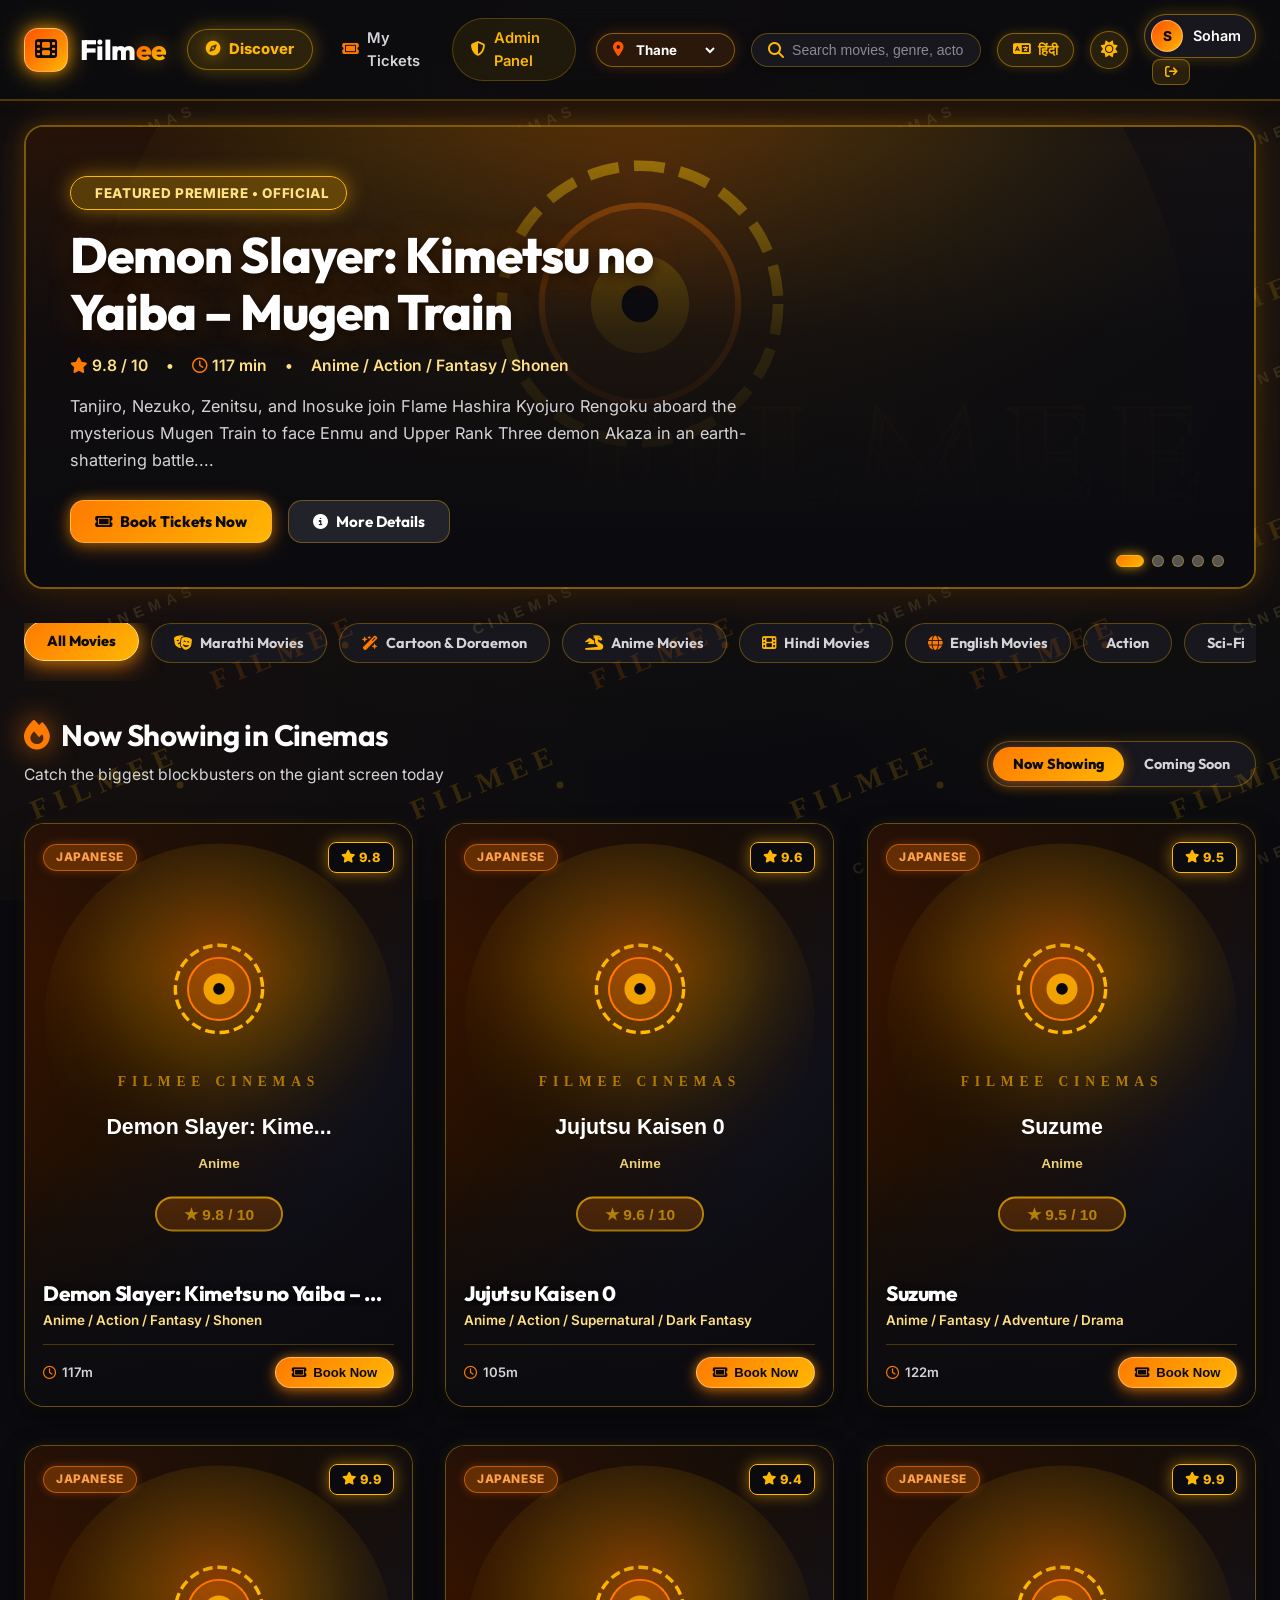
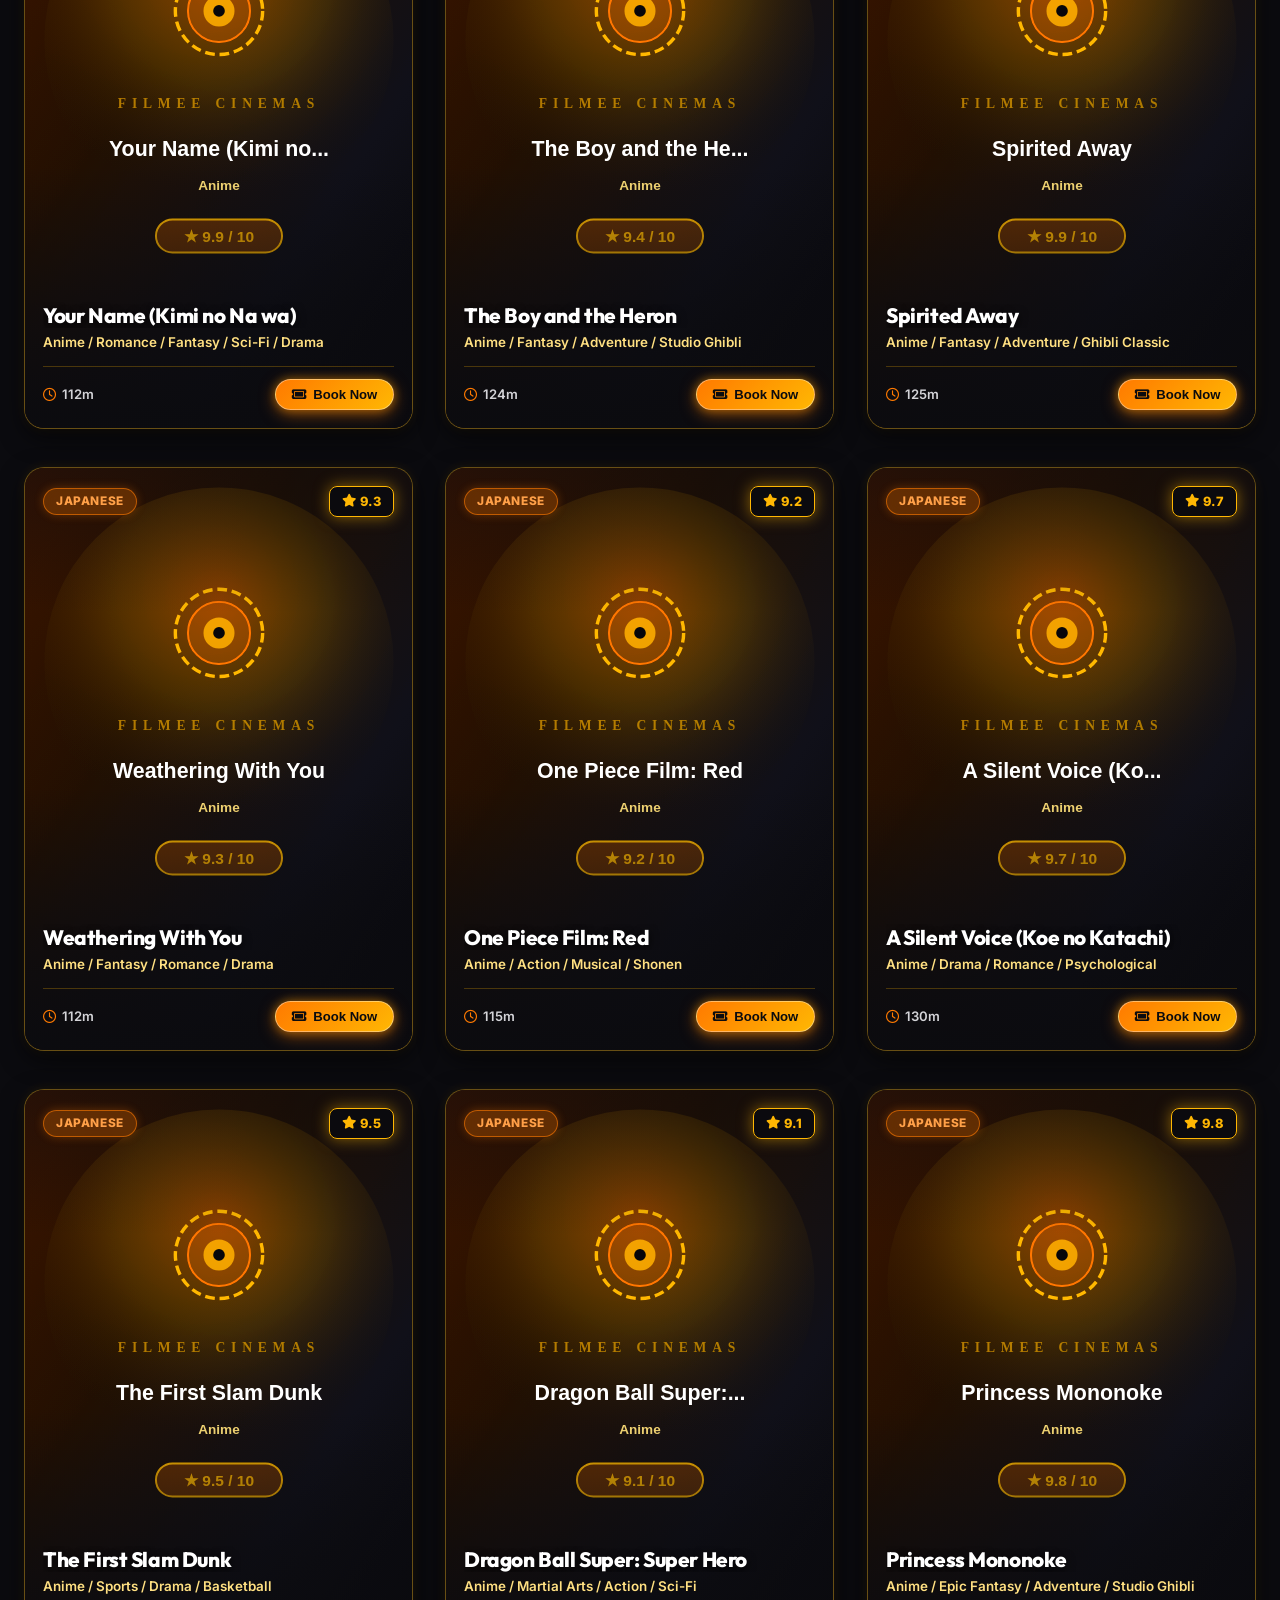
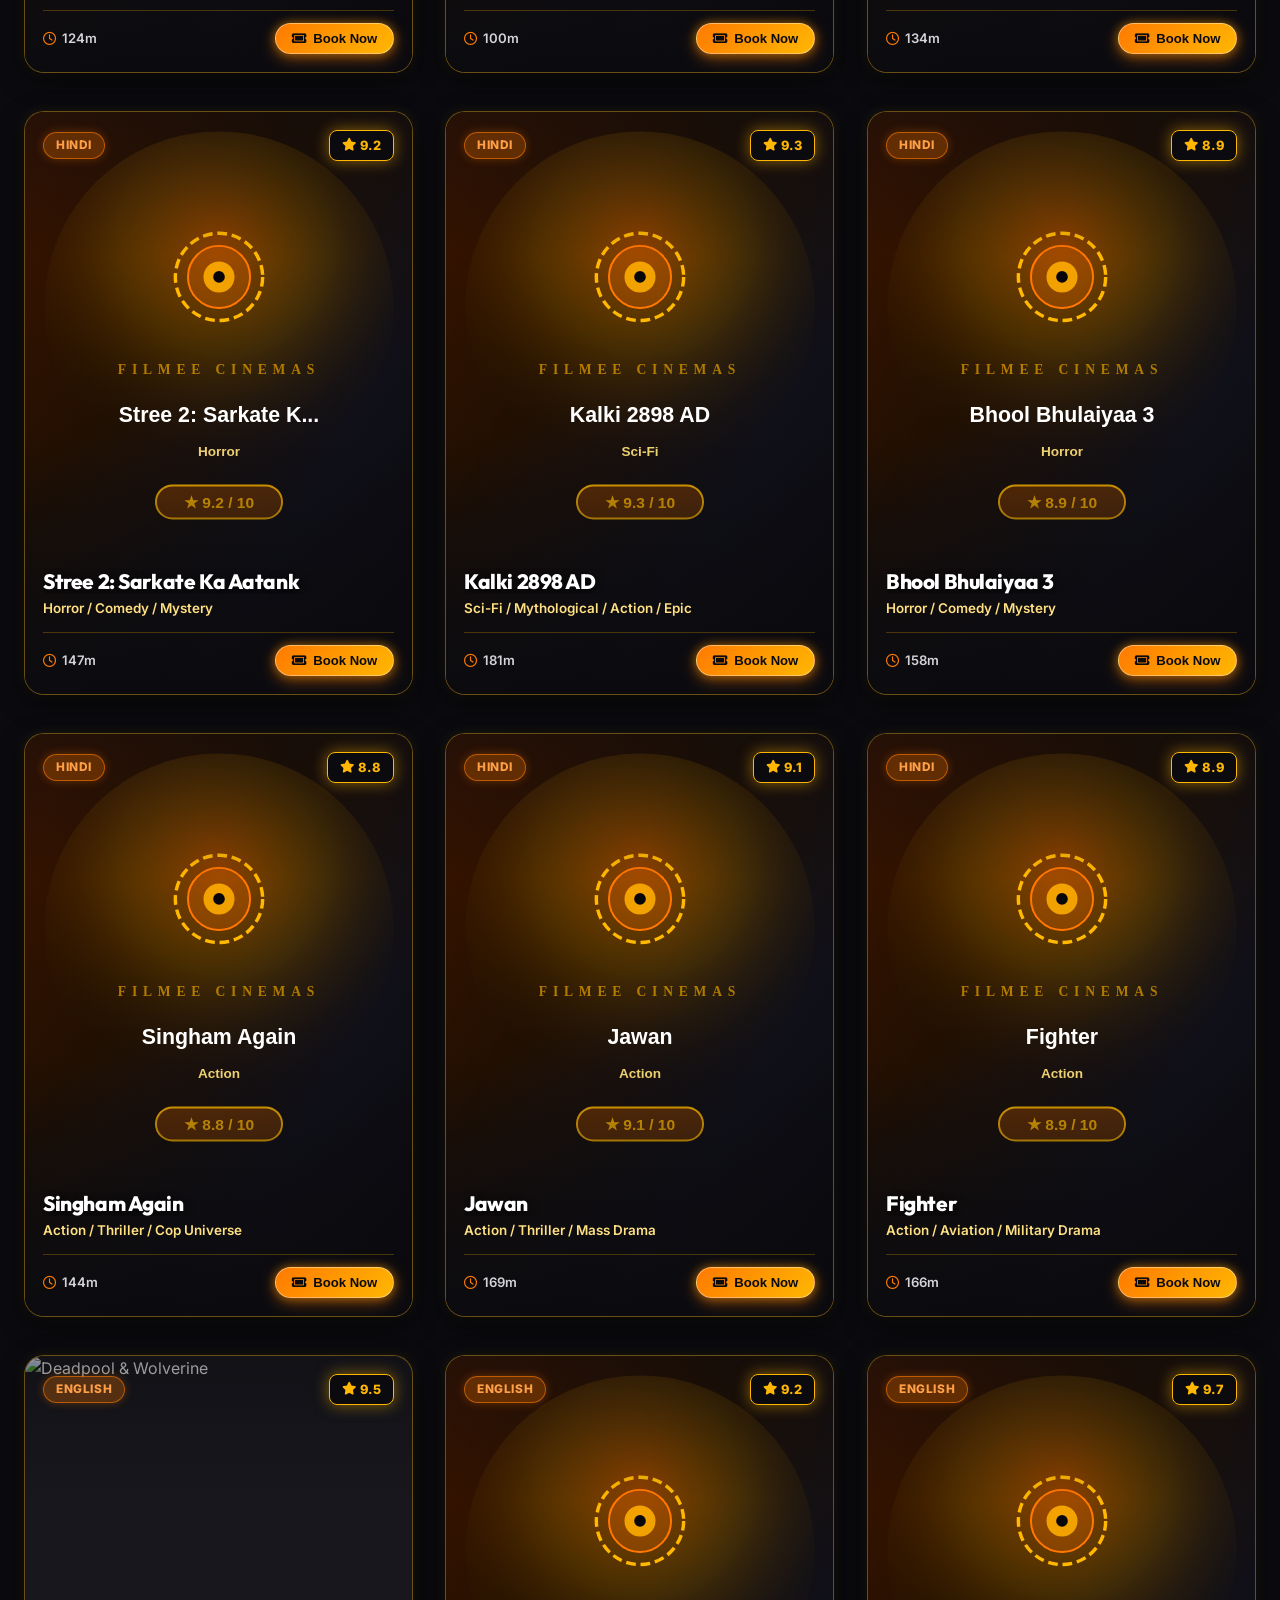
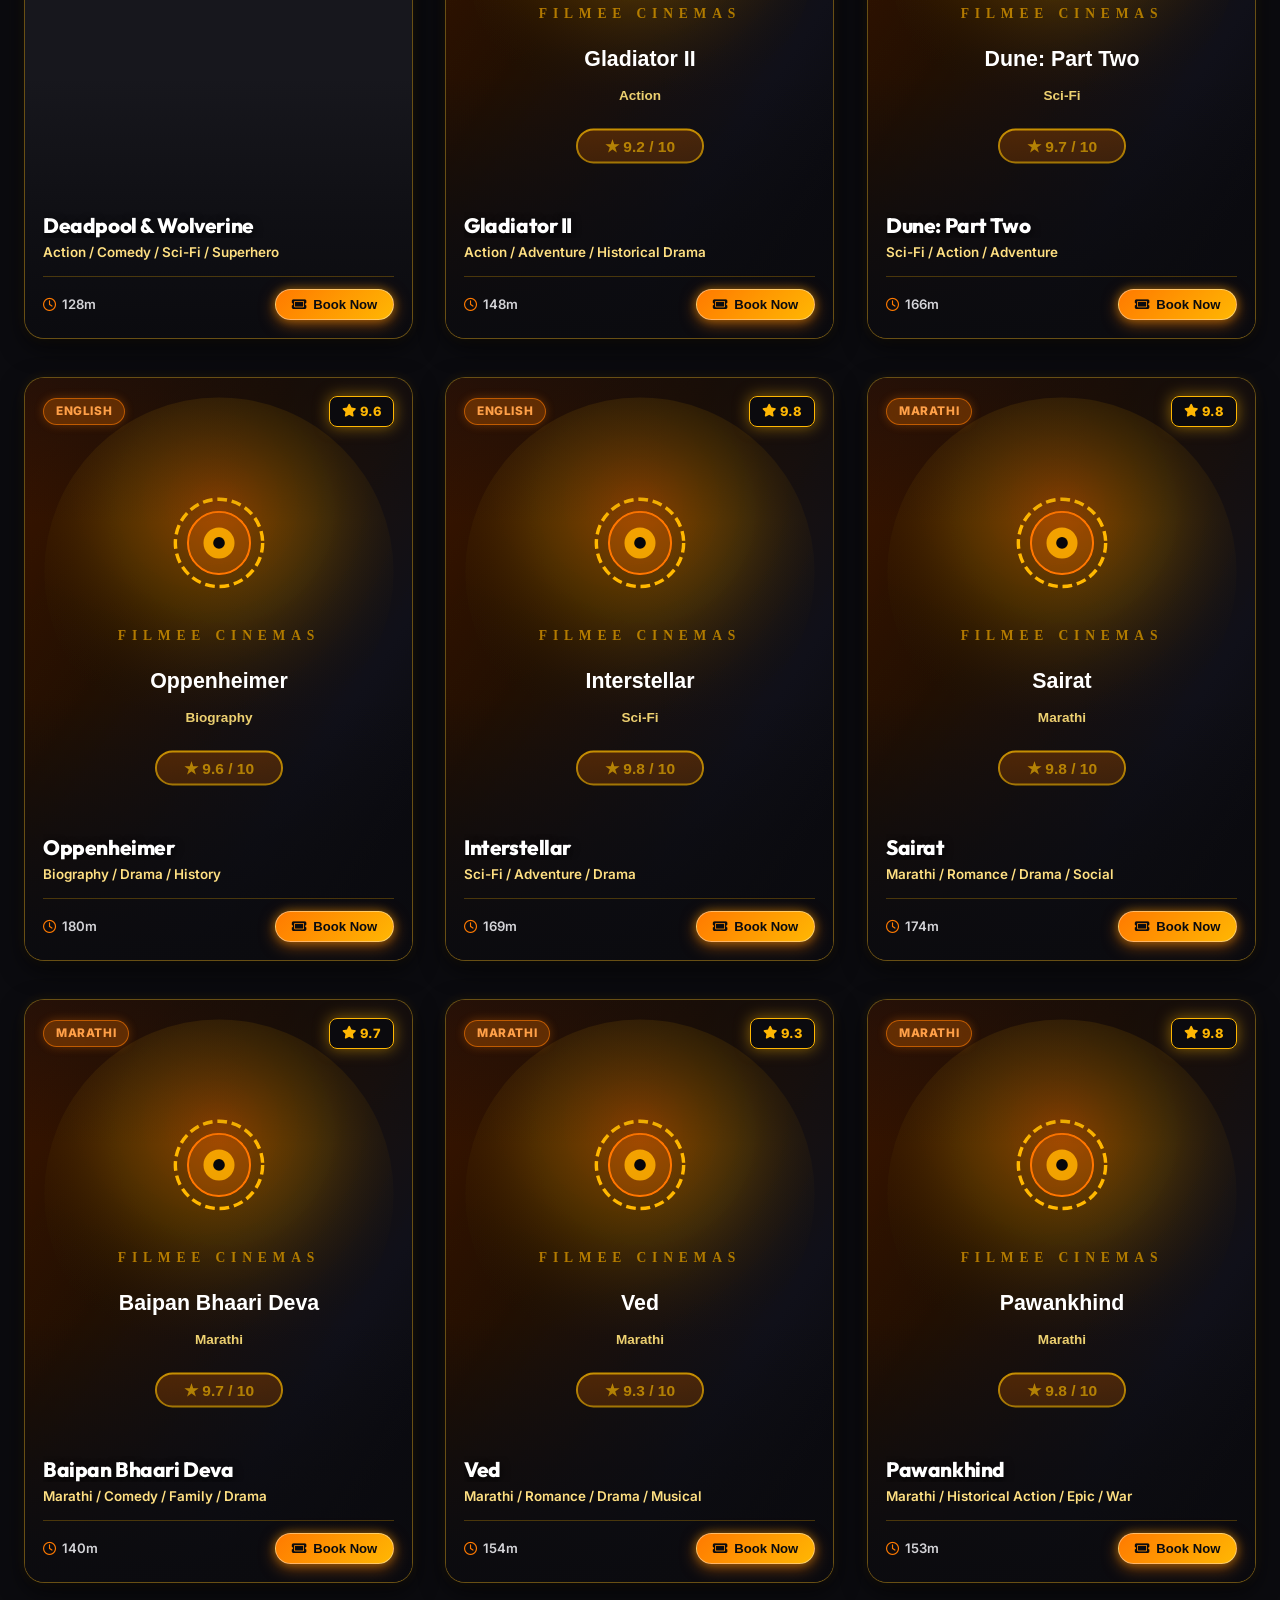
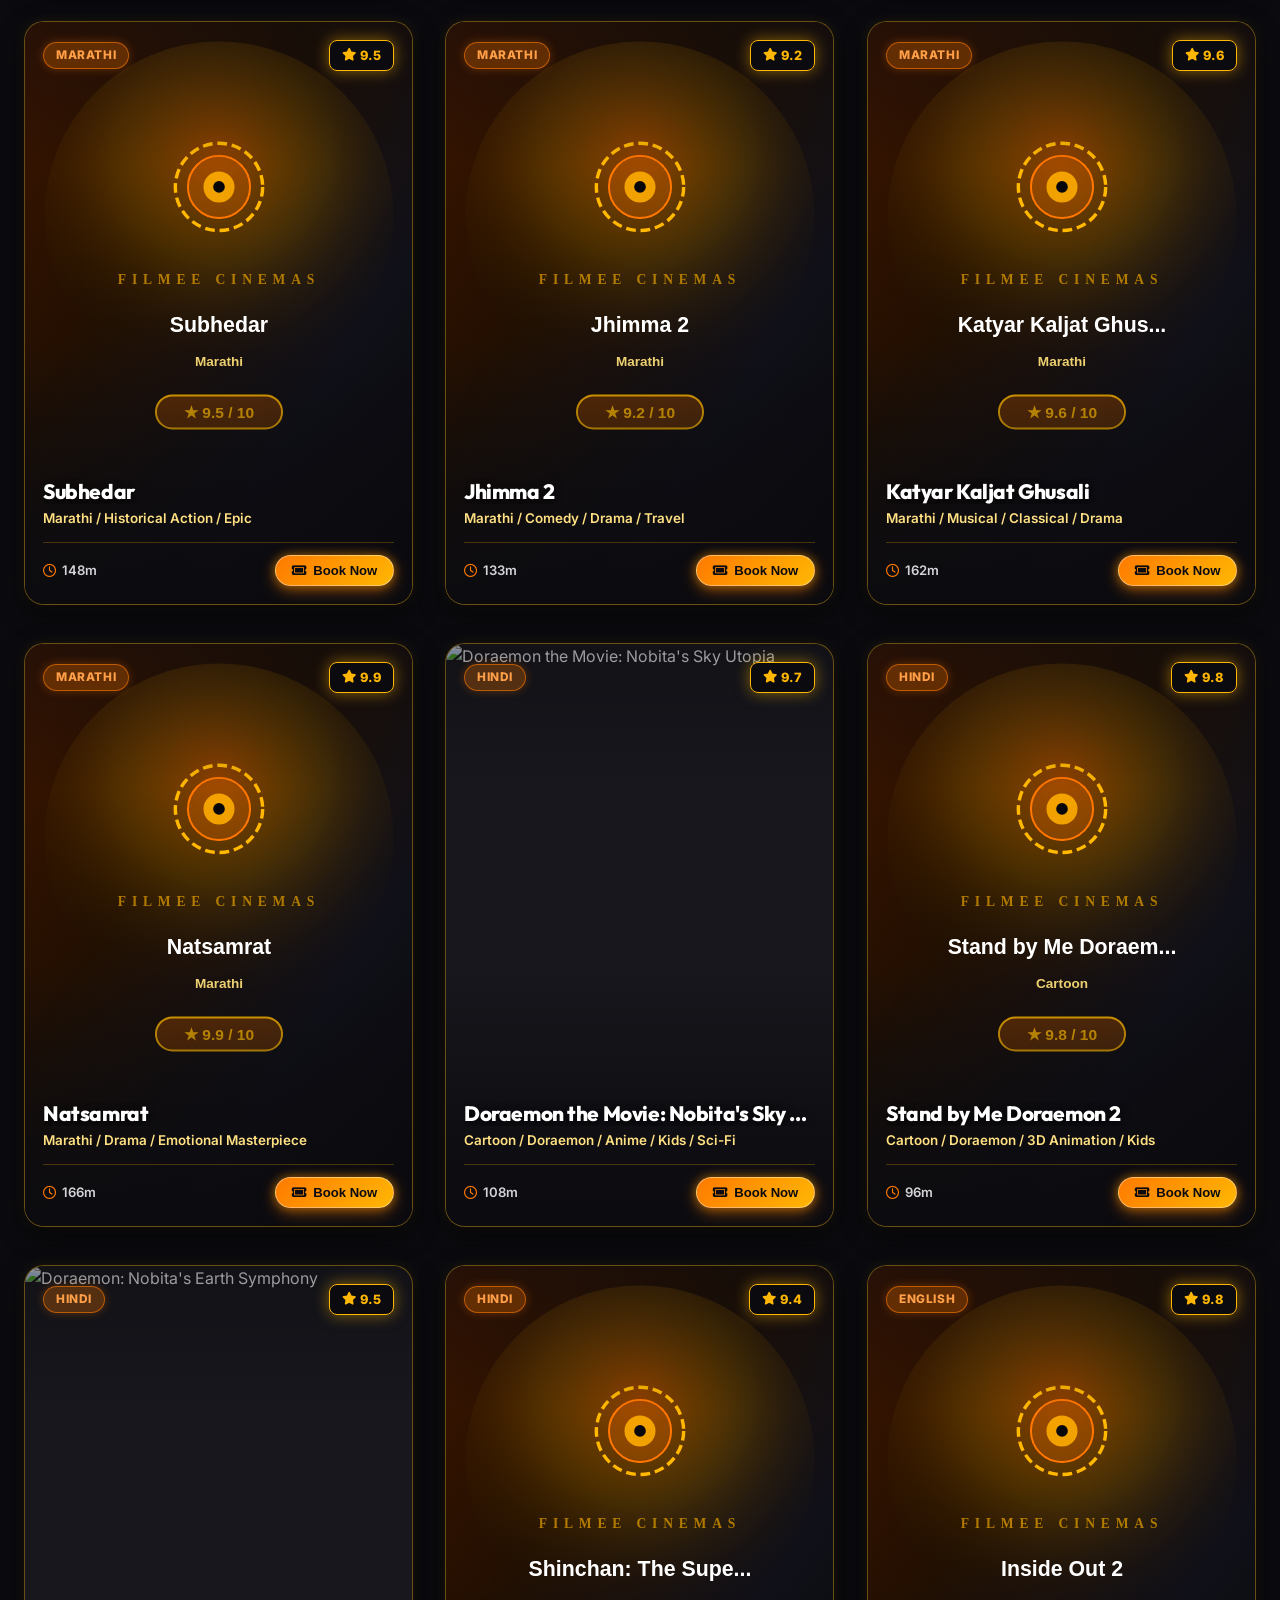
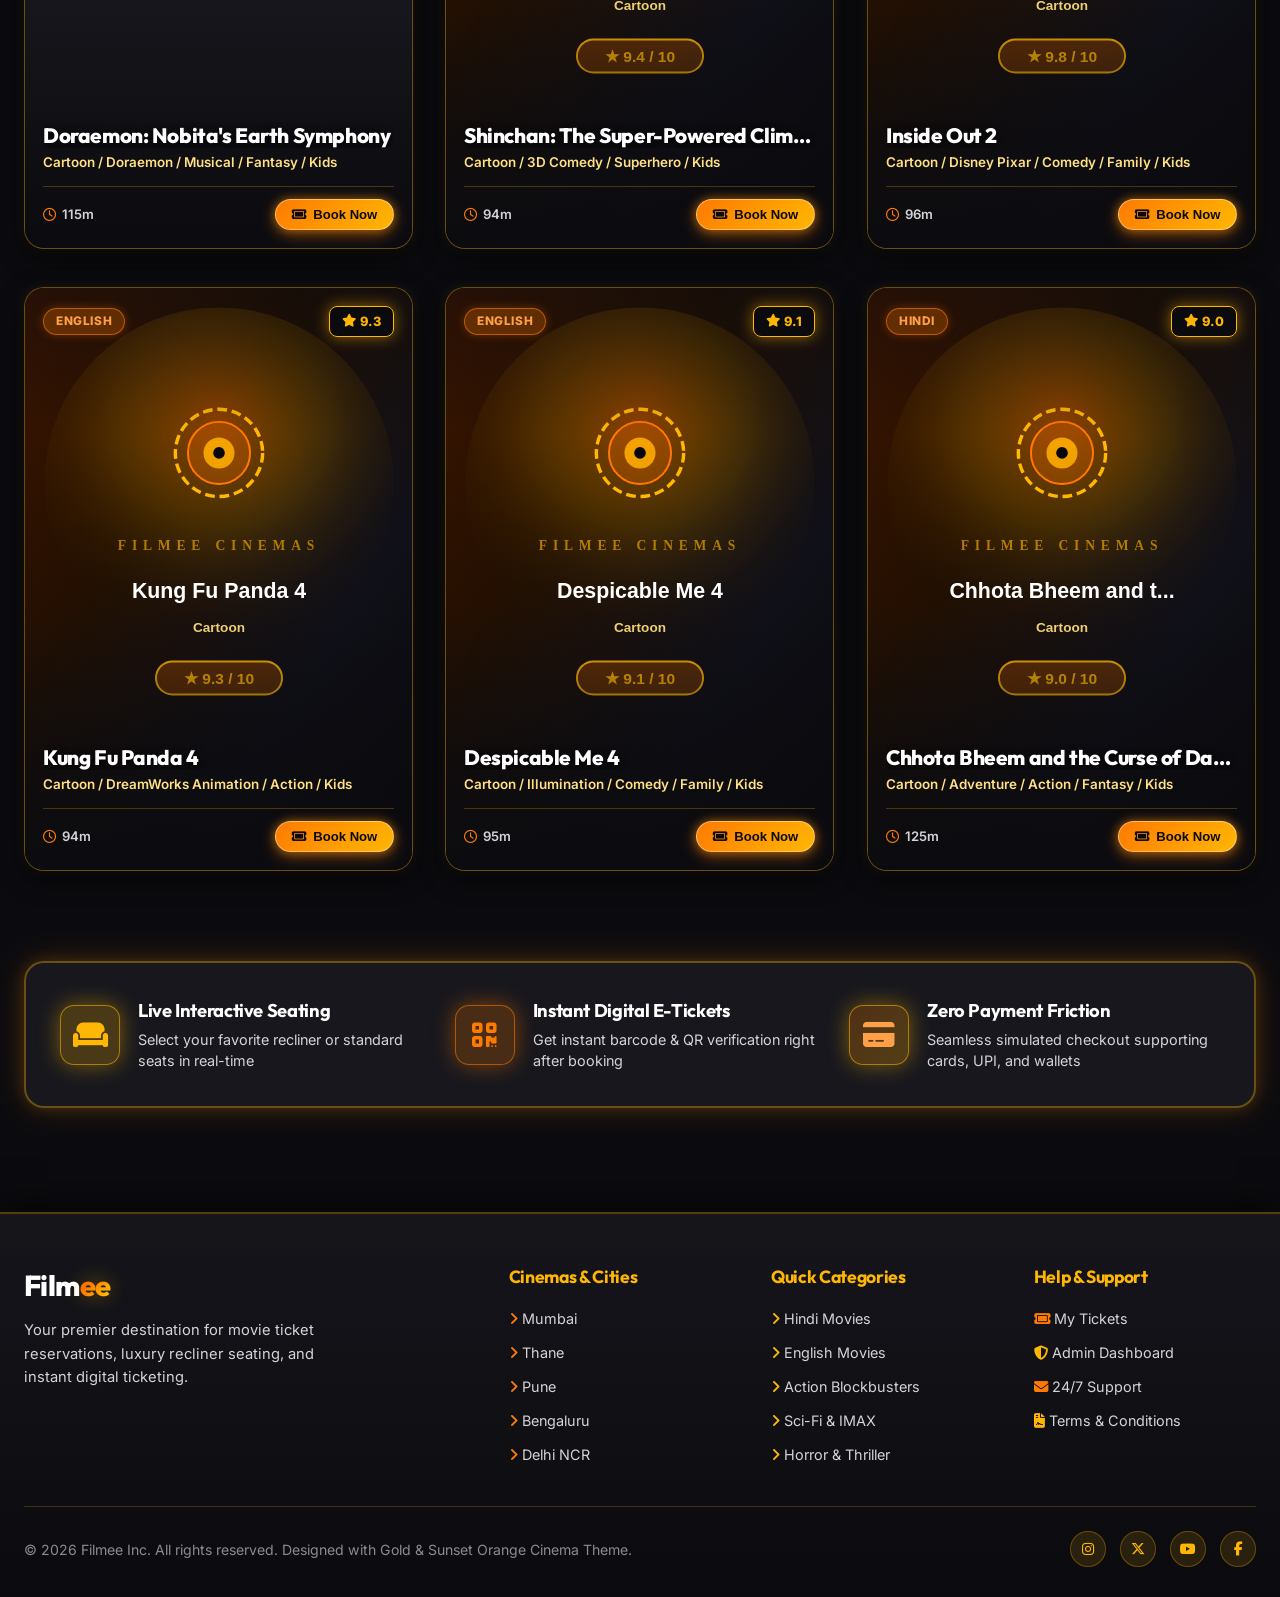
==== commit 2e2e1ab8: "fix: undo bubble effects and navbar to eliminate top whitespace on option click" ====
--- a/index.html
+++ b/index.html
@@ -20,9 +20,6 @@
 </head>
 <body>
 
-  <!-- Ambient Cinema Floating Bubbles Backdrop -->
-  <div class="cinema-bubble-backdrop" id="cinemaBubbleBackdrop" aria-hidden="true"></div>
-
   <!-- ==================== TOP NAVIGATION BAR ==================== -->
   <header class="navbar" id="navbar">
     <div class="nav-container">
--- a/css/style.css
+++ b/css/style.css
@@ -106,60 +106,8 @@
   background-image: url("data:image/svg+xml,%3Csvg width='380' height='240' viewBox='0 0 380 240' xmlns='http://www.w3.org/2000/svg'%3E%3Cg fill='none' fill-rule='evenodd'%3E%3Ctext x='35' y='100' transform='rotate(-22 35 100)' font-family='Cinzel, serif' font-weight='900' font-size='28' letter-spacing='8' fill='%23D97706' fill-opacity='0.16'%3EFILMEE%3C/text%3E%3Ctext x='215' y='210' transform='rotate(-22 215 210)' font-family='Cinzel, serif' font-weight='900' font-size='28' letter-spacing='8' fill='%23EA580C' fill-opacity='0.15'%3EFILMEE%3C/text%3E%3Ctext x='95' y='155' transform='rotate(-22 95 155)' font-family='Bebas Neue, sans-serif' font-weight='700' font-size='15' letter-spacing='6' fill='%23B45309' fill-opacity='0.14'%3ECINEMAS%3C/text%3E%3Ccircle cx='180' cy='65' r='3.5' fill='%23D97706' fill-opacity='0.18'/%3E%3Ccircle cx='345' cy='165' r='3.5' fill='%23EA580C' fill-opacity='0.18'/%3E%3C/g%3E%3C/svg%3E");
 }
 
-[data-theme="light"] .navbar {
-  background: rgba(255, 255, 255, 0.88);
-  border-color: rgba(217, 119, 6, 0.35);
-  box-shadow: 
-    0 16px 40px -10px rgba(0, 0, 0, 0.1),
-    0 0 25px rgba(255, 183, 3, 0.18),
-    inset 0 1.5px 2px rgba(255, 255, 255, 0.95);
-}
-
-[data-theme="light"] .nav-brand {
-  background: rgba(255, 122, 0, 0.08);
-  border-color: rgba(217, 119, 6, 0.3);
-  box-shadow: inset 0 1px 2px rgba(255, 255, 255, 0.8), 0 4px 12px rgba(0, 0, 0, 0.04);
-}
-
 [data-theme="light"] .brand-name {
   color: #18181B;
-}
-
-[data-theme="light"] .nav-menu {
-  background: rgba(0, 0, 0, 0.04);
-  border-color: rgba(217, 119, 6, 0.22);
-  box-shadow: inset 0 1px 2px rgba(255, 255, 255, 0.8), 0 2px 8px rgba(0, 0, 0, 0.03);
-}
-
-[data-theme="light"] .nav-link {
-  color: #52525B;
-}
-
-[data-theme="light"] .nav-link:hover {
-  background: rgba(217, 119, 6, 0.12);
-  color: #B45309;
-  border-color: rgba(217, 119, 6, 0.4);
-}
-
-[data-theme="light"] .nav-link.active {
-  background: linear-gradient(135deg, rgba(234, 88, 12, 0.2) 0%, rgba(217, 119, 6, 0.18) 100%);
-  border-color: rgba(217, 119, 6, 0.6);
-  color: #B45309;
-}
-
-[data-theme="light"] .search-box {
-  background: rgba(0, 0, 0, 0.03);
-  border-color: rgba(217, 119, 6, 0.28);
-  box-shadow: inset 0 1px 2px rgba(255, 255, 255, 0.8);
-}
-
-[data-theme="light"] .search-box:focus-within {
-  background: #FFFFFF;
-}
-
-[data-theme="light"] .user-badge {
-  background: rgba(0, 0, 0, 0.04);
-  border-color: rgba(217, 119, 6, 0.35);
 }
 
 [data-theme="light"] .section-title,
@@ -302,7 +250,7 @@
   box-shadow: 0 0 10px rgba(255, 183, 3, 0.8);
 }
 
-/* ==================== BUBBLE BUTTONS & CHIPS ==================== */
+/* ==================== BUTTONS & CHIPS ==================== */
 .btn {
   display: inline-flex;
   align-items: center;
@@ -312,53 +260,26 @@
   font-family: var(--font-heading);
   font-weight: 700;
   font-size: 0.95rem;
-  border-radius: var(--radius-full);
+  border-radius: var(--radius-md);
   border: none;
   cursor: pointer;
-  transition: all 0.3s cubic-bezier(0.34, 1.56, 0.64, 1);
+  transition: var(--transition);
   outline: none;
   position: relative;
   overflow: hidden;
-  box-shadow: inset 0 1.5px 2px rgba(255, 255, 255, 0.35);
-  user-select: none;
-}
-
-/* Glass Bubble Specular Reflection Arc */
-.btn::before {
-  content: "";
-  position: absolute;
-  top: 3px;
-  left: 15%;
-  width: 70%;
-  height: 6px;
-  background: linear-gradient(180deg, rgba(255, 255, 255, 0.55) 0%, rgba(255, 255, 255, 0.05) 100%);
-  border-radius: var(--radius-full);
-  pointer-events: none;
-  opacity: 0.85;
-}
-
-.btn:active:not(:disabled) {
-  transform: scale(0.92) translateY(1px) !important;
-  box-shadow: inset 0 2px 4px rgba(0, 0, 0, 0.4) !important;
 }
 
 .btn-primary {
   background: var(--accent-gradient);
   color: #0B0B0F;
   font-weight: 800;
-  box-shadow: 
-    0 6px 22px rgba(255, 122, 0, 0.45), 
-    0 0 14px rgba(255, 183, 3, 0.35),
-    inset 0 1.5px 2px rgba(255, 255, 255, 0.45);
-  border: 1px solid rgba(255, 224, 130, 0.5);
+  box-shadow: 0 4px 20px rgba(255, 122, 0, 0.45), 0 0 12px rgba(255, 183, 3, 0.35);
+  border: 1px solid rgba(255, 224, 130, 0.4);
 }
 .btn-primary:hover:not(:disabled) {
   background: linear-gradient(135deg, #FFE082 0%, #FFB703 50%, #FF7A00 100%);
-  transform: translateY(-3px) scale(1.03);
-  box-shadow: 
-    0 10px 32px rgba(255, 183, 3, 0.75), 
-    0 0 22px rgba(255, 122, 0, 0.55),
-    inset 0 1.5px 3px rgba(255, 255, 255, 0.6);
+  transform: translateY(-2px);
+  box-shadow: 0 8px 30px rgba(255, 183, 3, 0.7), 0 0 20px rgba(255, 122, 0, 0.5);
   color: #0B0B0F;
 }
 
@@ -366,14 +287,12 @@
   background: var(--accent-gold-gradient);
   color: #0B0B0F;
   font-weight: 800;
-  box-shadow: 
-    0 6px 22px rgba(255, 183, 3, 0.5),
-    inset 0 1.5px 2px rgba(255, 255, 255, 0.5);
-  border: 1px solid rgba(255, 255, 255, 0.45);
+  box-shadow: 0 4px 20px rgba(255, 183, 3, 0.5);
+  border: 1px solid rgba(255, 255, 255, 0.4);
 }
 .btn-gold:hover:not(:disabled) {
-  transform: translateY(-3px) scale(1.03);
-  box-shadow: 0 10px 34px rgba(255, 183, 3, 0.85);
+  transform: translateY(-2px);
+  box-shadow: 0 8px 32px rgba(255, 183, 3, 0.8);
   filter: brightness(1.1);
   color: #0B0B0F;
 }
@@ -382,13 +301,11 @@
   background: var(--accent-orange-gradient);
   color: #fff;
   font-weight: 700;
-  box-shadow: 
-    0 6px 22px rgba(255, 122, 0, 0.55),
-    inset 0 1.5px 2px rgba(255, 255, 255, 0.45);
+  box-shadow: 0 4px 20px rgba(255, 122, 0, 0.55);
 }
 .btn-orange:hover:not(:disabled) {
-  transform: translateY(-3px) scale(1.03);
-  box-shadow: 0 10px 34px rgba(255, 122, 0, 0.85);
+  transform: translateY(-2px);
+  box-shadow: 0 8px 32px rgba(255, 122, 0, 0.8);
   filter: brightness(1.1);
 }
 
@@ -444,143 +361,55 @@
   box-shadow: none !important;
 }
 
-/* ==================== FLOATING BUBBLE NAVIGATION BAR ==================== */
+/* ==================== NAVIGATION BAR ==================== */
 .navbar {
   position: sticky;
-  top: 12px;
-  z-index: 1000;
-  max-width: 1320px;
-  width: calc(100% - 32px);
-  margin: 12px auto 0 auto;
-  border-radius: var(--radius-full);
-  background: rgba(14, 14, 20, 0.82);
-  backdrop-filter: blur(28px) saturate(190%);
-  -webkit-backdrop-filter: blur(28px) saturate(190%);
-  border: 1.5px solid rgba(255, 183, 3, 0.38);
-  box-shadow: 
-    0 20px 48px -10px rgba(0, 0, 0, 0.85),
-    0 0 30px rgba(255, 122, 0, 0.16),
-    inset 0 1.5px 2px rgba(255, 255, 255, 0.22);
-  transition: all 0.35s cubic-bezier(0.34, 1.56, 0.64, 1);
-  position: sticky;
-}
-
-/* Ambient Floating Bubble Orbs around Navbar */
-.navbar::before {
-  content: "";
-  position: absolute;
-  left: 90px;
-  top: -12px;
-  width: 150px;
-  height: 50px;
-  background: radial-gradient(ellipse, rgba(255, 183, 3, 0.28) 0%, transparent 70%);
-  filter: blur(14px);
-  border-radius: 50%;
-  pointer-events: none;
-  z-index: -1;
-  animation: bubbleGlow1 8s ease-in-out infinite alternate;
-}
-
-.navbar::after {
-  content: "";
-  position: absolute;
-  right: 130px;
-  bottom: -12px;
-  width: 160px;
-  height: 50px;
-  background: radial-gradient(ellipse, rgba(255, 84, 0, 0.24) 0%, transparent 70%);
-  filter: blur(15px);
-  border-radius: 50%;
-  pointer-events: none;
-  z-index: -1;
-  animation: bubbleGlow2 10s ease-in-out infinite alternate;
-}
-
-@keyframes bubbleGlow1 {
-  0% { transform: translate(0, 0) scale(1); opacity: 0.5; }
-  100% { transform: translate(40px, 8px) scale(1.25); opacity: 0.85; }
-}
-
-@keyframes bubbleGlow2 {
-  0% { transform: translate(0, 0) scale(1); opacity: 0.5; }
-  100% { transform: translate(-35px, -6px) scale(1.2); opacity: 0.85; }
+  top: 0;
+  z-index: 100;
+  backdrop-filter: blur(18px);
+  background: var(--bg-glass);
+  border-bottom: 2px solid rgba(255, 183, 3, 0.28);
+  box-shadow: 0 4px 25px rgba(0, 0, 0, 0.6), 0 1px 15px rgba(255, 122, 0, 0.12);
 }
 
 .nav-container {
-  padding: 8px 18px;
+  max-width: 1280px;
+  margin: 0 auto;
+  padding: 14px 24px;
   display: flex;
   align-items: center;
   justify-content: space-between;
-  gap: 16px;
-  position: relative;
-  z-index: 2;
-}
-
-/* 1. Logo Bubble Pod */
+  gap: 20px;
+}
+
 .nav-brand {
   display: flex;
   align-items: center;
-  gap: 10px;
+  gap: 12px;
   cursor: pointer;
-  background: rgba(255, 122, 0, 0.09);
-  border: 1.5px solid rgba(255, 183, 3, 0.32);
-  border-radius: var(--radius-full);
-  padding: 5px 16px 5px 6px;
-  box-shadow: 
-    inset 0 1px 2px rgba(255, 255, 255, 0.18),
-    0 4px 15px rgba(0, 0, 0, 0.25);
-  transition: all 0.3s cubic-bezier(0.34, 1.56, 0.64, 1);
-  user-select: none;
-}
-
-.nav-brand:hover {
-  transform: scale(1.04) translateY(-1px);
-  border-color: rgba(255, 224, 130, 0.7);
-  background: rgba(255, 122, 0, 0.16);
-  box-shadow: 
-    0 6px 20px rgba(255, 183, 3, 0.4),
-    inset 0 1px 3px rgba(255, 255, 255, 0.35);
 }
 
 .brand-icon {
-  width: 38px;
-  height: 38px;
-  border-radius: 50%;
-  background: linear-gradient(135deg, #FF5400 0%, #FF7A00 45%, #FFB703 100%);
+  width: 44px;
+  height: 44px;
+  border-radius: var(--radius-md);
+  background: var(--accent-cinema-gradient);
   display: flex;
   align-items: center;
   justify-content: center;
-  font-size: 1.15rem;
+  font-size: 1.35rem;
   color: #0B0B0F;
-  box-shadow: 
-    inset 0 2px 4px rgba(255, 255, 255, 0.45),
-    0 0 16px rgba(255, 183, 3, 0.6);
+  box-shadow: 0 0 25px rgba(255, 183, 3, 0.7), 0 0 12px rgba(255, 122, 0, 0.5);
   border: 1px solid rgba(255, 255, 255, 0.4);
-  position: relative;
-  overflow: hidden;
-}
-
-.brand-icon::after {
-  content: "";
-  position: absolute;
-  top: 3px;
-  left: 6px;
-  width: 12px;
-  height: 7px;
-  border-radius: 50%;
-  background: rgba(255, 255, 255, 0.55);
-  transform: rotate(-25deg);
-  pointer-events: none;
 }
 
 .brand-name {
   font-family: var(--font-heading);
-  font-size: 1.55rem;
+  font-size: 1.75rem;
   font-weight: 800;
   color: #fff;
   letter-spacing: -0.02em;
 }
-
 .brand-name span {
   background: linear-gradient(135deg, #FF5400 0%, #FF7A00 40%, #FFB703 80%, #FFE082 100%);
   -webkit-background-clip: text;
@@ -588,31 +417,23 @@
   filter: drop-shadow(0 0 10px rgba(255, 183, 3, 0.4));
 }
 
-/* 2. Navigation Menu Bubble Dock */
 .nav-menu {
   display: flex;
   align-items: center;
-  gap: 5px;
-  background: rgba(255, 255, 255, 0.04);
-  border: 1.5px solid rgba(255, 183, 3, 0.22);
-  border-radius: var(--radius-full);
-  padding: 4px 6px;
-  box-shadow: 
-    inset 0 1px 2px rgba(255, 255, 255, 0.12),
-    0 4px 14px rgba(0, 0, 0, 0.25);
+  gap: 10px;
 }
 
 .nav-link {
   display: flex;
   align-items: center;
   gap: 8px;
-  padding: 7px 18px;
+  padding: 8px 18px;
   border-radius: var(--radius-full);
   font-weight: 600;
-  font-size: 0.91rem;
+  font-size: 0.92rem;
   color: var(--text-secondary);
-  transition: all 0.25s cubic-bezier(0.34, 1.56, 0.64, 1);
-  border: 1.5px solid transparent;
+  transition: var(--transition);
+  border: 1px solid transparent;
 }
 
 .nav-link i {
@@ -620,77 +441,56 @@
   transition: var(--transition);
 }
 
-.nav-link:hover {
-  color: #FFE082;
-  background: rgba(255, 183, 3, 0.15);
+.nav-link:hover, .nav-link.active {
+  color: #FFB703;
+  background: rgba(255, 183, 3, 0.14);
   border-color: rgba(255, 183, 3, 0.45);
-  transform: translateY(-2px) scale(1.03);
-  box-shadow: 0 4px 14px rgba(255, 183, 3, 0.22), inset 0 1px 2px rgba(255, 255, 255, 0.18);
-}
-
-.nav-link:hover i {
-  color: #FFE082;
+}
+.nav-link:hover i, .nav-link.active i {
+  color: #FFB703;
   filter: drop-shadow(0 0 8px rgba(255, 183, 3, 0.6));
 }
-
 .nav-link.active {
-  color: #FFE082;
-  background: linear-gradient(135deg, rgba(255, 122, 0, 0.35) 0%, rgba(255, 183, 3, 0.32) 100%);
-  border-color: rgba(255, 183, 3, 0.7);
-  font-weight: 700;
-  transform: scale(1.02);
-  box-shadow: 
-    0 0 18px rgba(255, 183, 3, 0.4),
-    inset 0 1px 2px rgba(255, 255, 255, 0.3);
-}
-
-.nav-link.active i {
   color: #FFB703;
-  filter: drop-shadow(0 0 8px rgba(255, 183, 3, 0.8));
+  font-weight: 800;
+  box-shadow: 0 0 20px rgba(255, 183, 3, 0.35);
 }
 
 .admin-nav-link {
   color: var(--accent-gold);
-  border-color: rgba(255, 183, 3, 0.28);
+  border-color: rgba(255, 183, 3, 0.25);
   background: rgba(255, 183, 3, 0.08);
 }
 .admin-nav-link i {
   color: var(--accent-gold);
 }
 
-/* 3. Action Bubble Controls */
 .nav-actions {
   display: flex;
   align-items: center;
-  gap: 12px;
+  gap: 16px;
 }
 
 .city-selector {
   display: flex;
   align-items: center;
   gap: 8px;
-  background: rgba(255, 122, 0, 0.1);
-  border: 1.5px solid rgba(255, 183, 3, 0.38);
-  padding: 6px 14px;
+  background: rgba(255, 122, 0, 0.12);
+  border: 1.5px solid rgba(255, 183, 3, 0.45);
+  padding: 7px 16px;
   border-radius: var(--radius-full);
   color: var(--accent-gold);
   font-size: 0.88rem;
-  box-shadow: 
-    inset 0 1px 2px rgba(255, 255, 255, 0.18),
-    0 4px 12px rgba(0, 0, 0, 0.2);
-  transition: all 0.3s cubic-bezier(0.34, 1.56, 0.64, 1);
-}
-
+  box-shadow: 0 0 15px rgba(255, 122, 0, 0.2);
+  transition: var(--transition);
+}
 .city-selector:hover {
   border-color: var(--accent-gold);
-  transform: translateY(-2px) scale(1.03);
-  box-shadow: 0 0 18px rgba(255, 183, 3, 0.35), inset 0 1px 3px rgba(255, 255, 255, 0.25);
-}
-
+  box-shadow: 0 0 20px rgba(255, 183, 3, 0.4);
+}
 .city-selector i {
   color: var(--accent-orange-bright);
 }
-
 .city-selector select {
   background: transparent;
   border: none;
@@ -700,42 +500,31 @@
   outline: none;
   cursor: pointer;
 }
-
 .city-selector select option {
   background: var(--bg-surface);
   color: var(--text-main);
 }
 
-/* Search Bubble */
 .search-box {
   display: flex;
   align-items: center;
   gap: 8px;
-  background: rgba(255, 255, 255, 0.05);
-  border: 1.5px solid rgba(255, 183, 3, 0.28);
-  padding: 7px 16px;
+  background: var(--bg-surface);
+  border: 1.5px solid rgba(255, 183, 3, 0.3);
+  padding: 8px 16px;
   border-radius: var(--radius-full);
-  width: 210px;
-  transition: all 0.35s cubic-bezier(0.34, 1.56, 0.64, 1);
-  box-shadow: 
-    inset 0 1px 2px rgba(255, 255, 255, 0.14),
-    0 4px 12px rgba(0, 0, 0, 0.2);
-}
-
+  width: 230px;
+  transition: var(--transition);
+  box-shadow: 0 2px 10px rgba(0, 0, 0, 0.3);
+}
 .search-box:focus-within {
-  width: 270px;
+  width: 290px;
   border-color: var(--accent-orange);
-  background: rgba(255, 255, 255, 0.08);
-  box-shadow: 
-    0 0 22px rgba(255, 122, 0, 0.45),
-    inset 0 1px 2px rgba(255, 255, 255, 0.25);
-  transform: translateY(-1px);
-}
-
+  box-shadow: 0 0 20px rgba(255, 122, 0, 0.5), 0 0 8px rgba(255, 183, 3, 0.4);
+}
 .search-box i {
   color: var(--accent-gold);
 }
-
 .search-box input {
   background: transparent;
   border: none;
@@ -744,12 +533,11 @@
   font-size: 0.88rem;
   width: 100%;
 }
-
 .search-box input::placeholder {
   color: var(--text-muted);
 }
 
-/* Navigation Control Buttons (Theme & Language Bubbles) */
+/* Navigation Control Buttons (Theme & Language) */
 .nav-control-btn {
   display: inline-flex;
   align-items: center;
@@ -758,16 +546,14 @@
   background: rgba(255, 183, 3, 0.12);
   border: 1.5px solid rgba(255, 183, 3, 0.45);
   color: var(--accent-gold);
-  padding: 6px 14px;
+  padding: 7px 15px;
   border-radius: var(--radius-full);
   font-family: var(--font-heading);
   font-weight: 800;
-  font-size: 0.86rem;
+  font-size: 0.88rem;
   cursor: pointer;
-  transition: all 0.3s cubic-bezier(0.34, 1.56, 0.64, 1);
-  box-shadow: 
-    inset 0 1px 2px rgba(255, 255, 255, 0.22),
-    0 3px 12px rgba(0, 0, 0, 0.2);
+  transition: var(--transition);
+  box-shadow: 0 0 12px rgba(255, 183, 3, 0.2);
   user-select: none;
 }
 
@@ -775,10 +561,8 @@
   background: var(--accent-gradient);
   color: #0B0B0F !important;
   border-color: #FFE082;
-  transform: translateY(-2px) scale(1.06);
-  box-shadow: 
-    0 6px 20px rgba(255, 122, 0, 0.5),
-    inset 0 1px 3px rgba(255, 255, 255, 0.45);
+  transform: translateY(-2px);
+  box-shadow: 0 4px 18px rgba(255, 122, 0, 0.5), 0 0 12px rgba(255, 183, 3, 0.4);
 }
 
 .nav-control-btn:hover i,
@@ -791,63 +575,31 @@
   height: 38px;
   padding: 0;
   border-radius: 50%;
-  position: relative;
-  overflow: hidden;
-  box-shadow: 
-    inset 0 1.5px 3px rgba(255, 255, 255, 0.3),
-    0 3px 12px rgba(255, 183, 3, 0.2);
-}
-
-.theme-toggle-btn::after {
-  content: "";
-  position: absolute;
-  top: 2px;
-  left: 6px;
-  width: 10px;
-  height: 6px;
-  border-radius: 50%;
-  background: rgba(255, 255, 255, 0.45);
-  transform: rotate(-25deg);
-  pointer-events: none;
-}
-
+}
 .theme-toggle-btn i {
   font-size: 1.05rem;
   transition: transform 0.35s cubic-bezier(0.16, 1, 0.3, 1);
-  position: relative;
-  z-index: 1;
-}
-
-.theme-toggle-btn:hover {
-  transform: translateY(-2px) scale(1.12);
-}
-
+}
 .theme-toggle-btn:hover i {
   transform: rotate(25deg) scale(1.15);
 }
 
-/* User Profile Badge Bubble */
 .user-badge {
   display: flex;
   align-items: center;
   gap: 10px;
-  background: rgba(255, 255, 255, 0.06);
+  background: var(--bg-surface);
   border: 1.5px solid rgba(255, 183, 3, 0.45);
-  padding: 4px 14px 4px 4px;
+  padding: 5px 14px 5px 6px;
   border-radius: var(--radius-full);
   cursor: pointer;
-  box-shadow: 
-    inset 0 1px 2px rgba(255, 255, 255, 0.2),
-    0 4px 14px rgba(0, 0, 0, 0.25);
-  transition: all 0.3s cubic-bezier(0.34, 1.56, 0.64, 1);
-}
-
+  box-shadow: 0 0 16px rgba(255, 183, 3, 0.25);
+  transition: var(--transition);
+}
 .user-badge:hover {
   border-color: var(--accent-gold-light);
-  transform: translateY(-2px) scale(1.02);
-  box-shadow: 0 0 20px rgba(255, 183, 3, 0.45), inset 0 1px 3px rgba(255, 255, 255, 0.35);
-}
-
+  box-shadow: 0 0 22px rgba(255, 183, 3, 0.5);
+}
 .user-avatar {
   width: 32px;
   height: 32px;
@@ -860,7 +612,6 @@
   font-size: 0.85rem;
   color: #0B0B0F;
   border: 1px solid rgba(255, 255, 255, 0.4);
-  box-shadow: inset 0 1px 2px rgba(255, 255, 255, 0.4);
 }
 
 /* ==================== MAIN CONTENT & VIEWS ==================== */
@@ -1051,38 +802,21 @@
   font-size: 0.9rem;
   cursor: pointer;
   white-space: nowrap;
-  transition: all 0.3s cubic-bezier(0.34, 1.56, 0.64, 1);
+  transition: var(--transition);
   display: inline-flex;
   align-items: center;
   gap: 8px;
-  box-shadow: inset 0 1px 2px rgba(255, 255, 255, 0.15), 0 4px 12px rgba(0, 0, 0, 0.2);
-  user-select: none;
-}
-.chip:active {
-  transform: scale(0.92) !important;
-}
-.chip:hover {
-  transform: translateY(-3px) scale(1.05);
-  box-shadow: 0 6px 20px rgba(255, 122, 0, 0.45), inset 0 1px 2px rgba(255, 255, 255, 0.35);
-  border-color: rgba(255, 183, 3, 0.6);
-  color: #FFE082;
-}
-.chip.active {
+}
+.chip:hover, .chip.active {
   background: var(--accent-gradient);
   color: #0B0B0F !important;
   font-weight: 800;
   border-color: #FFE082;
-  box-shadow: 0 6px 24px rgba(255, 122, 0, 0.6), 0 0 15px rgba(255, 183, 3, 0.5), inset 0 1px 2px rgba(255, 255, 255, 0.5);
-  transform: translateY(-2px) scale(1.02);
-  animation: bubbleChipPulse 2.8s ease-in-out infinite alternate;
+  box-shadow: 0 6px 24px rgba(255, 122, 0, 0.55), 0 0 15px rgba(255, 183, 3, 0.45);
+  transform: translateY(-2px);
 }
 .chip:hover i, .chip.active i {
   color: #0B0B0F !important;
-}
-
-@keyframes bubbleChipPulse {
-  0% { box-shadow: 0 6px 24px rgba(255, 122, 0, 0.5), 0 0 15px rgba(255, 183, 3, 0.4); }
-  100% { box-shadow: 0 8px 30px rgba(255, 122, 0, 0.75), 0 0 24px rgba(255, 183, 3, 0.7); }
 }
 
 /* ==================== SECTION HEADERS ==================== */
@@ -1869,33 +1603,16 @@
 .seat {
   width: 34px;
   height: 34px;
-  border-radius: 9px 9px 13px 13px;
+  border-radius: 7px;
   display: flex;
   align-items: center;
   justify-content: center;
   font-size: 0.78rem;
   font-weight: 700;
   cursor: pointer;
-  transition: all 0.25s cubic-bezier(0.34, 1.56, 0.64, 1);
+  transition: var(--transition);
   user-select: none;
-  position: relative;
-  overflow: hidden;
-  box-shadow: inset 0 1px 2px rgba(255, 255, 255, 0.25), 0 2px 6px rgba(0, 0, 0, 0.3);
-}
-
-/* Glass Bubble Specular Reflection Arc */
-.seat::after {
-  content: "";
-  position: absolute;
-  top: 2px;
-  left: 6px;
-  width: 10px;
-  height: 4px;
-  background: rgba(255, 255, 255, 0.45);
-  border-radius: 50%;
-  pointer-events: none;
-}
-
+}
 .seat.standard {
   background: var(--bg-surface-elevated);
   border: 1.5px solid rgba(255, 183, 3, 0.28);
@@ -1905,46 +1622,35 @@
   background: rgba(255, 183, 3, 0.2);
   border: 2px solid #FFB703;
   color: #FFE082;
-  box-shadow: 0 0 10px rgba(255, 183, 3, 0.35), inset 0 1px 2px rgba(255, 255, 255, 0.3);
+  box-shadow: 0 0 10px rgba(255, 183, 3, 0.35);
 }
 .seat.premium:hover:not(.booked) {
-  transform: translateY(-3px) scale(1.22);
+  transform: scale(1.2);
   border-color: #FFE082;
   background: #FFB703;
   color: #0B0B0F;
   font-weight: 800;
-  box-shadow: 0 0 20px rgba(255, 183, 3, 0.9), inset 0 1.5px 3px rgba(255, 255, 255, 0.6);
-  z-index: 5;
+  box-shadow: 0 0 20px rgba(255, 183, 3, 0.9);
 }
 .seat:hover:not(.booked) {
-  transform: translateY(-3px) scale(1.2);
+  transform: scale(1.18);
   border-color: #FF7A00;
   color: #FF7A00;
-  box-shadow: 0 0 16px rgba(255, 122, 0, 0.7), inset 0 1px 3px rgba(255, 255, 255, 0.4);
-  z-index: 5;
+  box-shadow: 0 0 15px rgba(255, 122, 0, 0.7);
 }
 .seat.selected {
   background: var(--accent-gradient) !important;
   border-color: #FFE082 !important;
   color: #0B0B0F !important;
   font-weight: 800;
-  box-shadow: 0 0 22px rgba(255, 183, 3, 0.95), inset 0 1.5px 3px rgba(255, 255, 255, 0.6) !important;
-  animation: seatBubblePop 0.38s cubic-bezier(0.34, 1.56, 0.64, 1) forwards;
-  z-index: 6;
+  box-shadow: 0 0 20px rgba(255, 183, 3, 0.95) !important;
+  transform: scale(1.15);
 }
 .seat.booked {
   background: #1c1c24;
   border: 1px solid var(--border-subtle);
   color: #52525B;
   cursor: not-allowed;
-  opacity: 0.35;
-}
-
-@keyframes seatBubblePop {
-  0% { transform: scale(0.85); }
-  50% { transform: scale(1.35) rotate(-3deg); }
-  75% { transform: scale(0.95); }
-  100% { transform: scale(1.15); }
 }
 
 /* Floating Bottom Checkout Bar */
@@ -2787,33 +2493,7 @@
 }
 
 /* ==================== RESPONSIVE QUERIES ==================== */
-@media (max-width: 1200px) {
-  .nav-container {
-    padding: 7px 14px;
-    gap: 10px;
-  }
-  .search-box {
-    width: 160px;
-  }
-  .search-box:focus-within {
-    width: 210px;
-  }
-  .nav-link {
-    padding: 6px 12px;
-    font-size: 0.86rem;
-  }
-}
-
 @media (max-width: 900px) {
-  .navbar {
-    top: 8px;
-    margin: 8px auto 0 auto;
-    width: calc(100% - 20px);
-  }
-  .nav-container {
-    padding: 6px 12px;
-    gap: 8px;
-  }
   .footer-container { grid-template-columns: 1fr 1fr; }
   .rating-showcase-box {
     grid-template-columns: 1fr;
@@ -2831,25 +2511,7 @@
 }
 
 @media (max-width: 768px) {
-  .navbar {
-    top: 6px;
-    margin: 6px auto 0 auto;
-    width: calc(100% - 12px);
-    border-radius: 36px;
-  }
-  .nav-container {
-    padding: 6px 10px;
-    gap: 8px;
-  }
   .nav-menu { display: none; }
-  .brand-name { font-size: 1.25rem; }
-  .brand-icon { width: 34px; height: 34px; font-size: 1rem; }
-  .nav-brand { padding: 4px 10px 4px 4px; }
-  .search-box { width: 120px; padding: 5px 10px; font-size: 0.8rem; }
-  .search-box:focus-within { width: 165px; }
-  .city-selector { padding: 5px 10px; font-size: 0.8rem; }
-  .nav-control-btn { padding: 5px 10px; font-size: 0.78rem; }
-  .theme-toggle-btn { width: 34px; height: 34px; }
   .checkout-grid { grid-template-columns: 1fr; }
   .movie-hero-info { flex-direction: column; }
   .detail-poster { width: 100%; max-width: 260px; margin: 0 auto; }
@@ -2877,186 +2539,5 @@
   .movie-card:hover .movie-card-bg-img {
     transform: none !important;
   }
-/* ==================== GLOBAL CINEMA BUBBLE SYSTEM ==================== */
-/* 1. Ambient Floating Bubbles Backdrop */
-.cinema-bubble-backdrop {
-  position: fixed;
-  inset: 0;
-  width: 100vw;
-  height: 100vh;
-  pointer-events: none;
-  z-index: 0;
-  overflow: hidden;
-}
-
-.ambient-bubble {
-  position: absolute;
-  border-radius: 50%;
-  background: radial-gradient(circle at 32% 30%, rgba(255, 224, 130, 0.5) 0%, rgba(255, 122, 0, 0.22) 45%, rgba(255, 183, 3, 0.04) 100%);
-  border: 1px solid rgba(255, 183, 3, 0.35);
-  box-shadow: 
-    inset 0 2px 4px rgba(255, 255, 255, 0.45),
-    0 0 16px rgba(255, 122, 0, 0.2);
-  animation: floatUpWobble linear infinite;
-  will-change: transform, opacity;
-  pointer-events: none;
-}
-
-.ambient-bubble::after {
-  content: "";
-  position: absolute;
-  top: 14%;
-  left: 18%;
-  width: 25%;
-  height: 15%;
-  border-radius: 50%;
-  background: rgba(255, 255, 255, 0.65);
-  transform: rotate(-30deg);
-  pointer-events: none;
-}
-
-@keyframes floatUpWobble {
-  0% {
-    transform: translateY(105vh) translateX(0) scale(0.8);
-    opacity: 0;
-  }
-  15% {
-    opacity: var(--bubble-opacity, 0.45);
-  }
-  50% {
-    transform: translateY(50vh) translateX(25px) scale(1.05);
-  }
-  85% {
-    opacity: var(--bubble-opacity, 0.45);
-  }
-  100% {
-    transform: translateY(-15vh) translateX(-20px) scale(1.15);
-    opacity: 0;
-  }
-}
-
-/* 2. Interactive Click/Tap Bubble Burst Particles */
-.click-bubble-burst {
-  position: fixed;
-  border-radius: 50%;
-  background: radial-gradient(circle at 35% 30%, #FFE082 0%, #FF7A00 60%, rgba(255, 183, 3, 0.4) 100%);
-  border: 1px solid rgba(255, 255, 255, 0.6);
-  box-shadow: 
-    inset 0 1px 3px rgba(255, 255, 255, 0.8),
-    0 0 12px rgba(255, 183, 3, 0.75);
-  pointer-events: none;
-  z-index: 99999;
-  animation: clickBubbleFly cubic-bezier(0.12, 0.8, 0.32, 1) forwards;
-}
-
-.click-bubble-burst::after {
-  content: "";
-  position: absolute;
-  top: 15%;
-  left: 20%;
-  width: 25%;
-  height: 15%;
-  border-radius: 50%;
-  background: rgba(255, 255, 255, 0.85);
-  transform: rotate(-30deg);
-}
-
-@keyframes clickBubbleFly {
-  0% {
-    transform: translate(0, 0) scale(0.3);
-    opacity: 1;
-  }
-  70% {
-    opacity: 0.95;
-    transform: translate(var(--dx), var(--dy)) scale(1.12);
-  }
-  100% {
-    transform: translate(calc(var(--dx) * 1.2), calc(var(--dy) - 20px)) scale(1.3);
-    opacity: 0;
-  }
-}
-
-/* 3. Modal Box Bubble Pop-In */
-.modal-box {
-  border-radius: 30px !important;
-  box-shadow: 
-    0 24px 60px rgba(0, 0, 0, 0.85),
-    0 0 35px rgba(255, 122, 0, 0.3),
-    inset 0 1.5px 2px rgba(255, 255, 255, 0.25) !important;
-  animation: modalBubblePop 0.4s cubic-bezier(0.34, 1.56, 0.64, 1) forwards !important;
-}
-
-@keyframes modalBubblePop {
-  0% {
-    opacity: 0;
-    transform: scale(0.7) translateY(24px);
-  }
-  65% {
-    opacity: 1;
-    transform: scale(1.03) translateY(-4px);
-  }
-  100% {
-    opacity: 1;
-    transform: scale(1) translateY(0);
-  }
-}
-
-/* 4. Toast Notification Bubble Wobble */
-.toast {
-  border-radius: var(--radius-full) !important;
-  box-shadow: 
-    0 10px 30px rgba(0, 0, 0, 0.7),
-    0 0 20px rgba(255, 183, 3, 0.4),
-    inset 0 1.5px 2px rgba(255, 255, 255, 0.35) !important;
-  animation: toastBubbleFloat 0.38s cubic-bezier(0.34, 1.56, 0.64, 1) forwards !important;
-}
-
-@keyframes toastBubbleFloat {
-  0% {
-    opacity: 0;
-    transform: translateY(22px) scale(0.85);
-  }
-  70% {
-    opacity: 1;
-    transform: translateY(-4px) scale(1.04);
-  }
-  100% {
-    opacity: 1;
-    transform: translateY(0) scale(1);
-  }
-}
-
-/* 5. Movie Card Bubble Float & Wobble */
-.movie-card {
-  border-radius: 26px !important;
-}
-
-.movie-card:hover {
-  animation: bubbleCardWobble 2.6s ease-in-out infinite alternate !important;
-}
-
-@keyframes bubbleCardWobble {
-  0% { transform: translateY(-8px) scale(1.04) rotate(0deg); }
-  50% { transform: translateY(-11px) scale(1.045) rotate(0.35deg); }
-  100% { transform: translateY(-8px) scale(1.04) rotate(-0.35deg); }
-}
-
-/* 6. Tag Badge Floating Bubble */
-.tag-badge {
-  animation: bubbleTagFloat 3.2s ease-in-out infinite alternate;
-}
-
-@keyframes bubbleTagFloat {
-  0% { transform: translateY(0); }
-  100% { transform: translateY(-4px) scale(1.02); }
-}
-
-/* 7. Carousel Indicators Bubble Stretch */
-.carousel-dot {
-  transition: all 0.35s cubic-bezier(0.34, 1.56, 0.64, 1) !important;
-}
-.carousel-dot:hover {
-  transform: scale(1.3);
-  box-shadow: 0 0 10px rgba(255, 183, 3, 0.9);
-}
-
+}
+
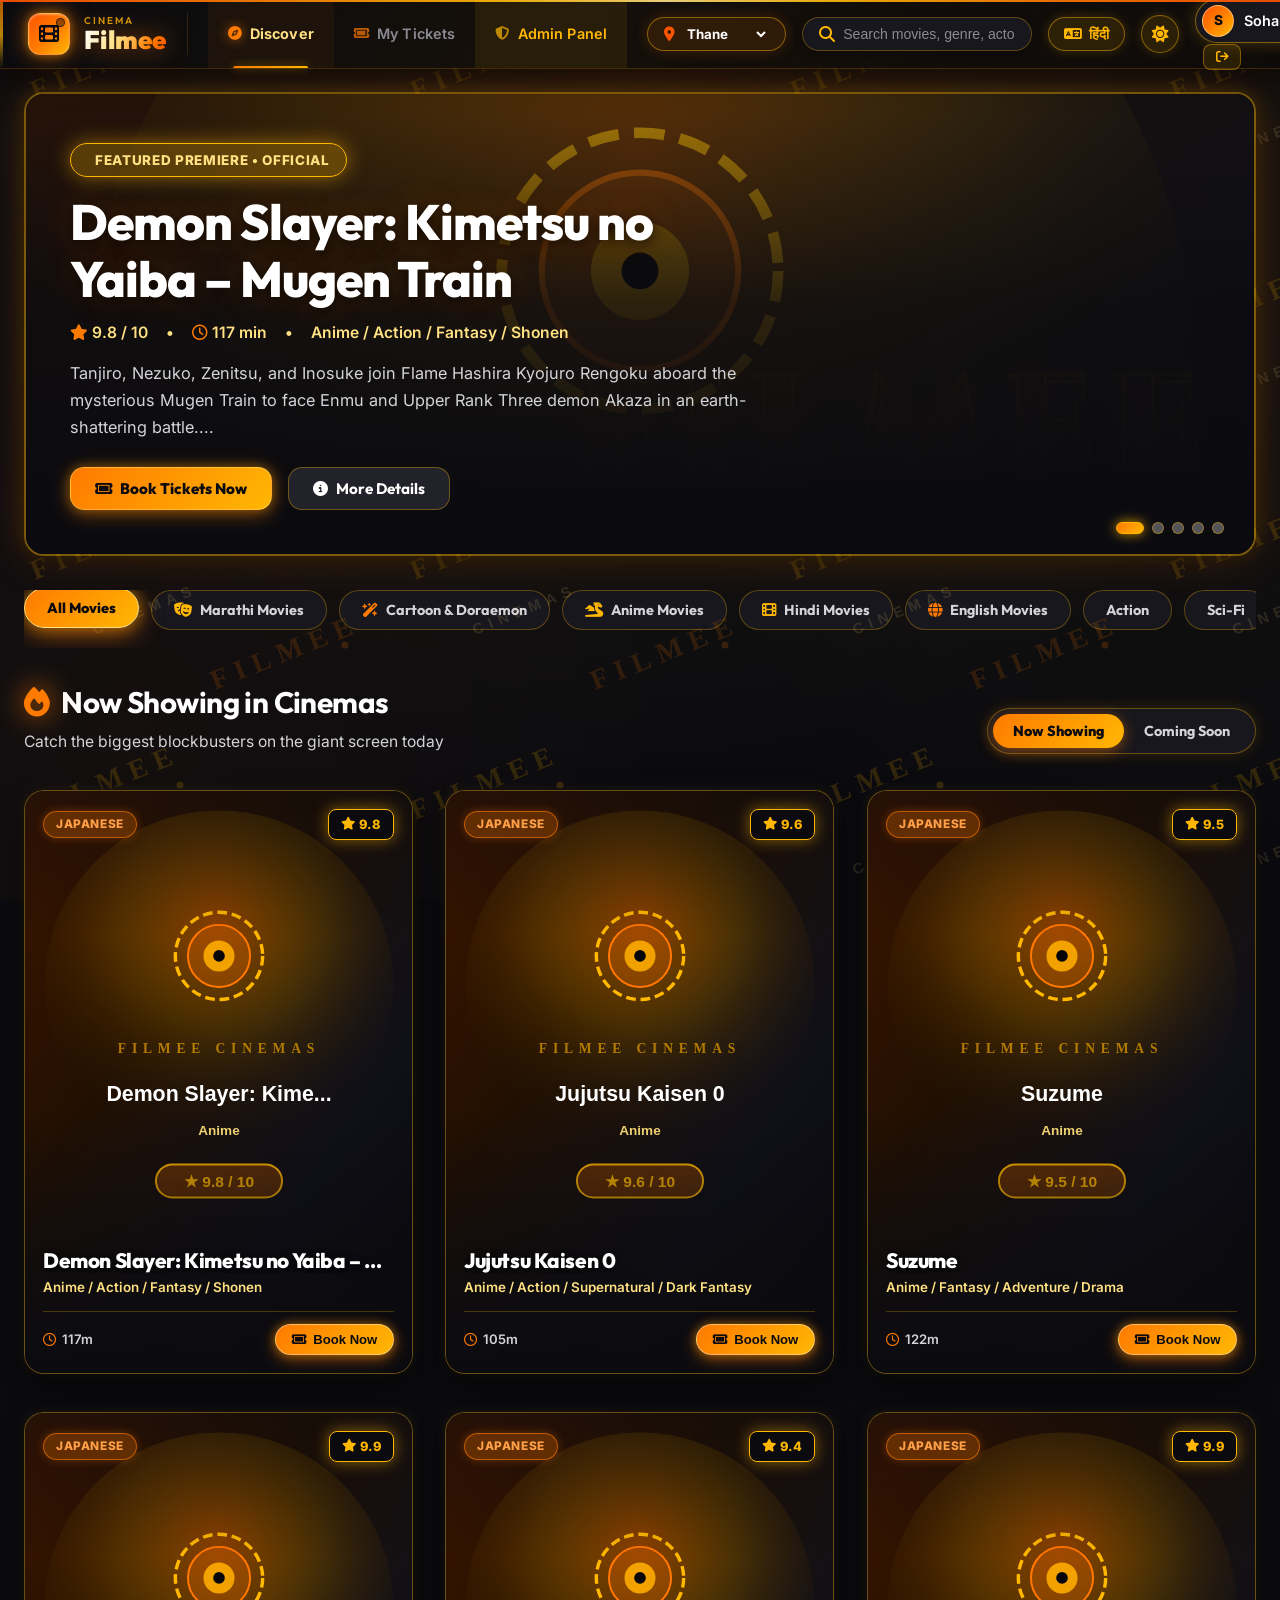
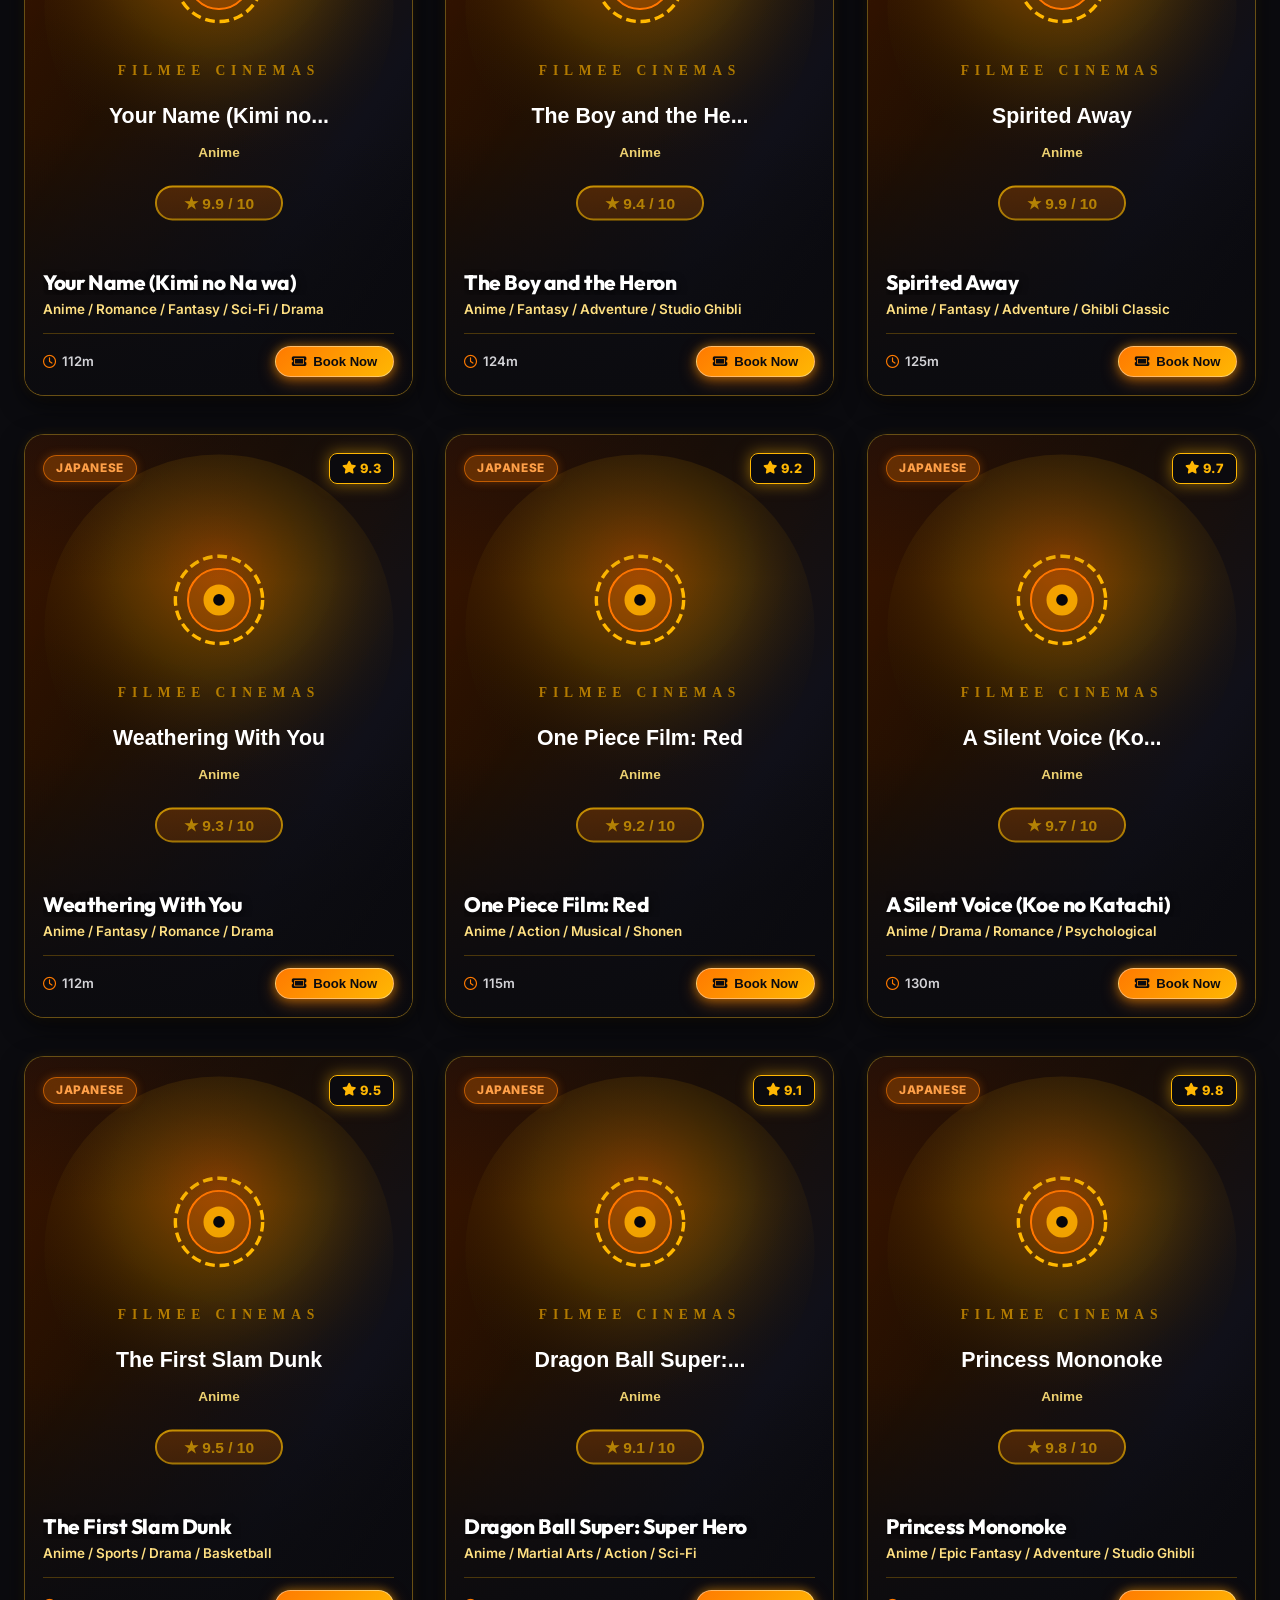
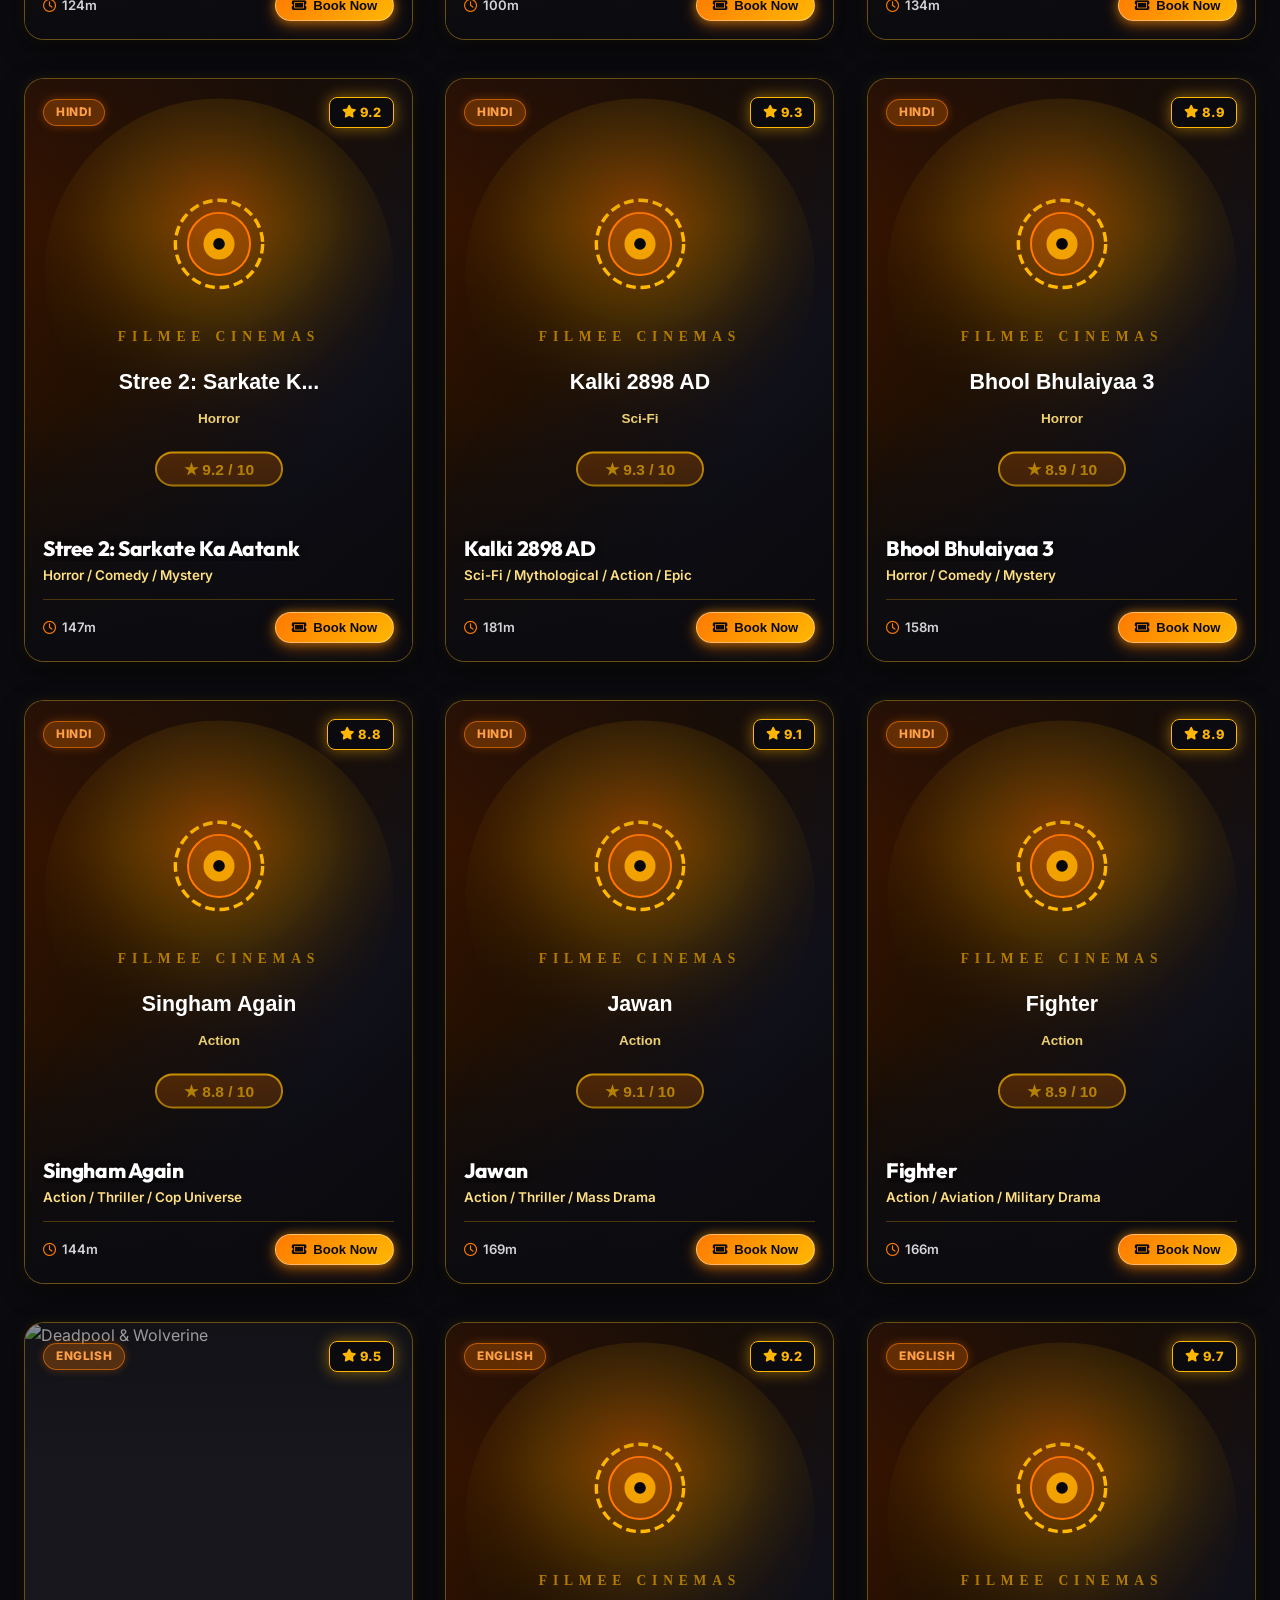
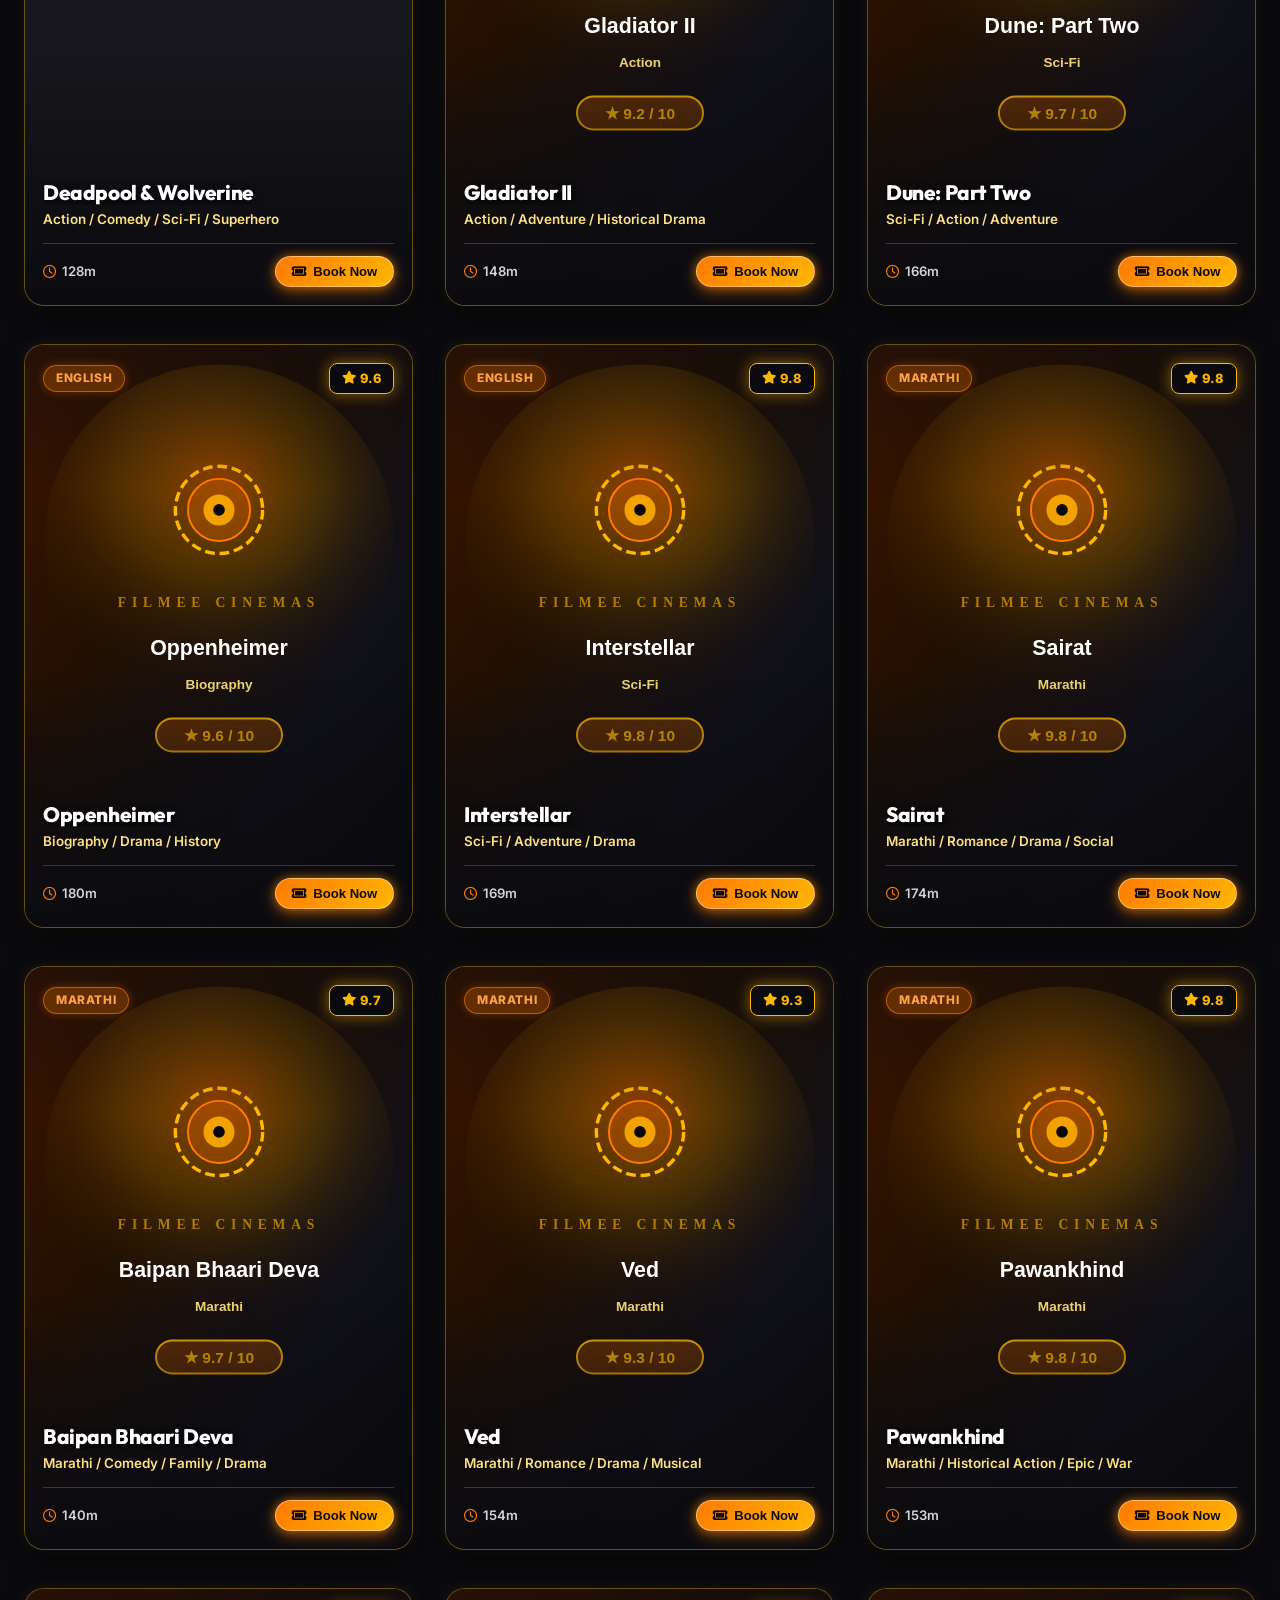
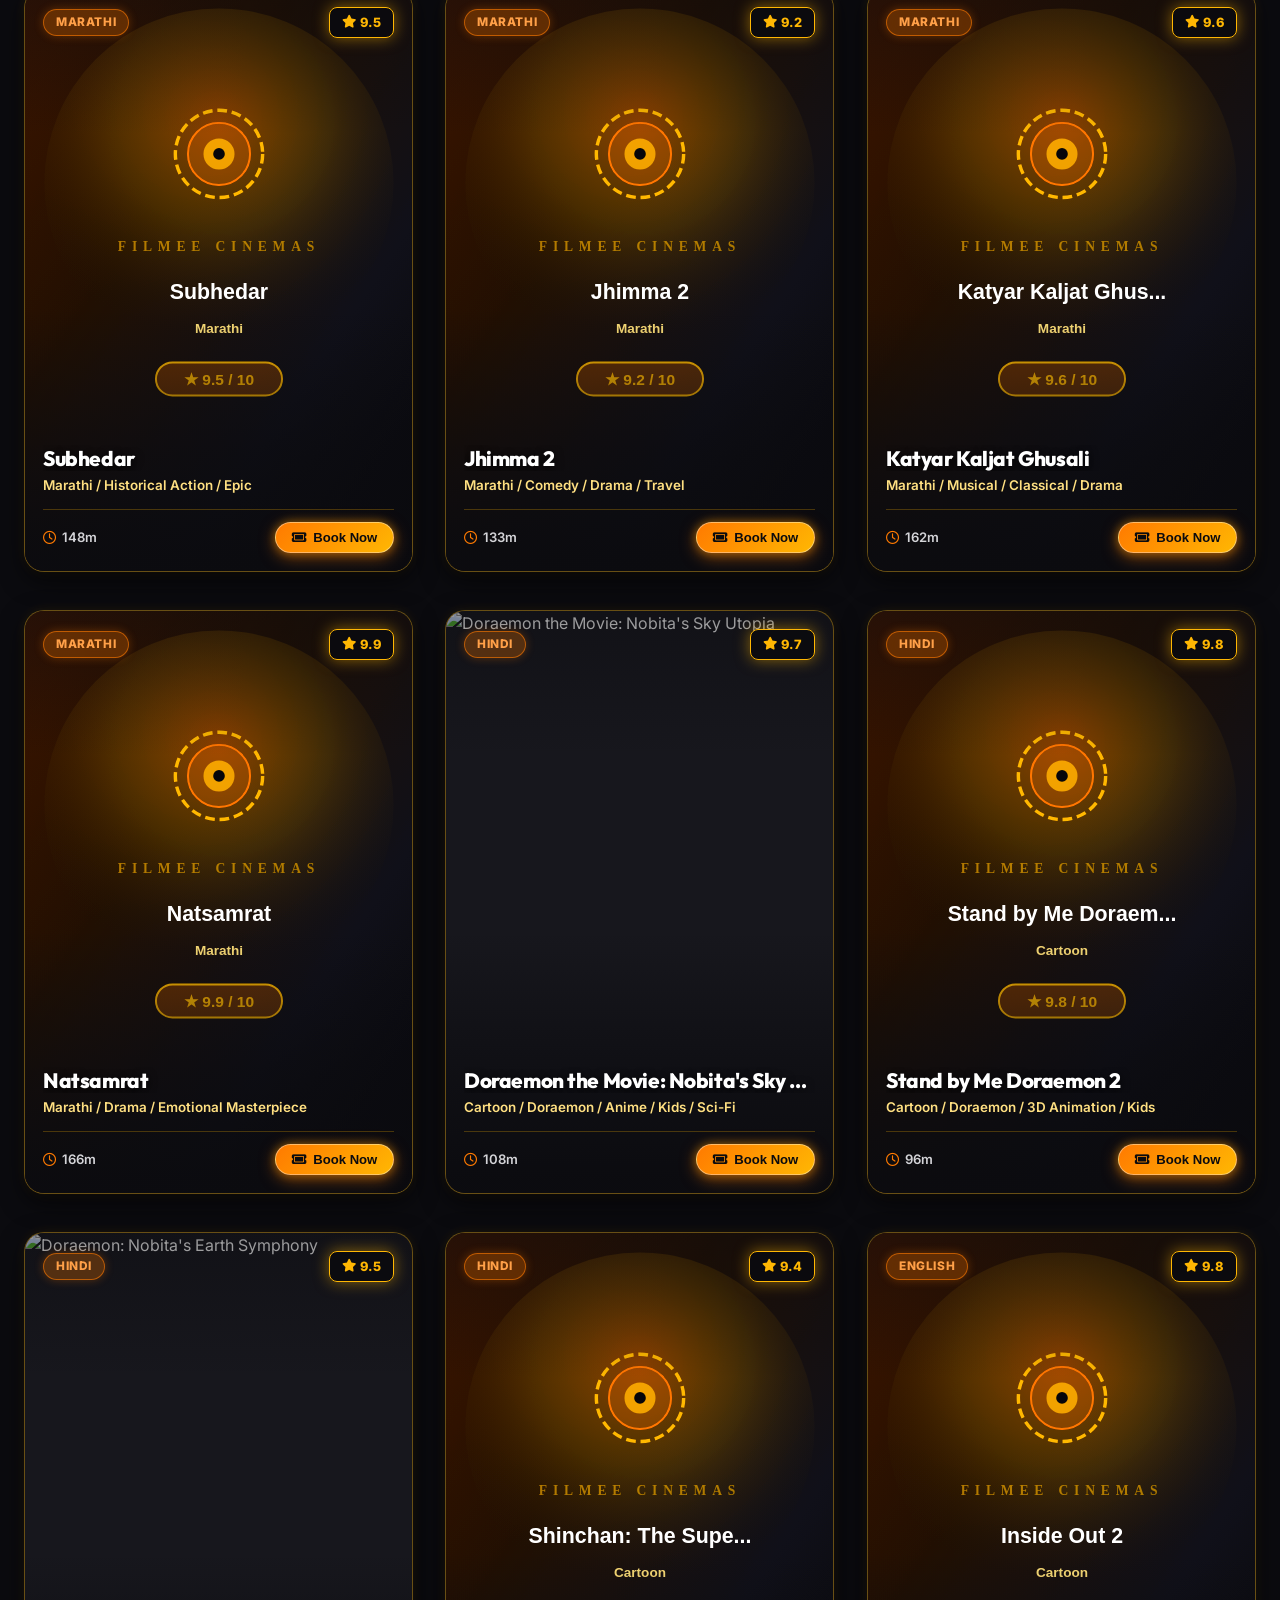
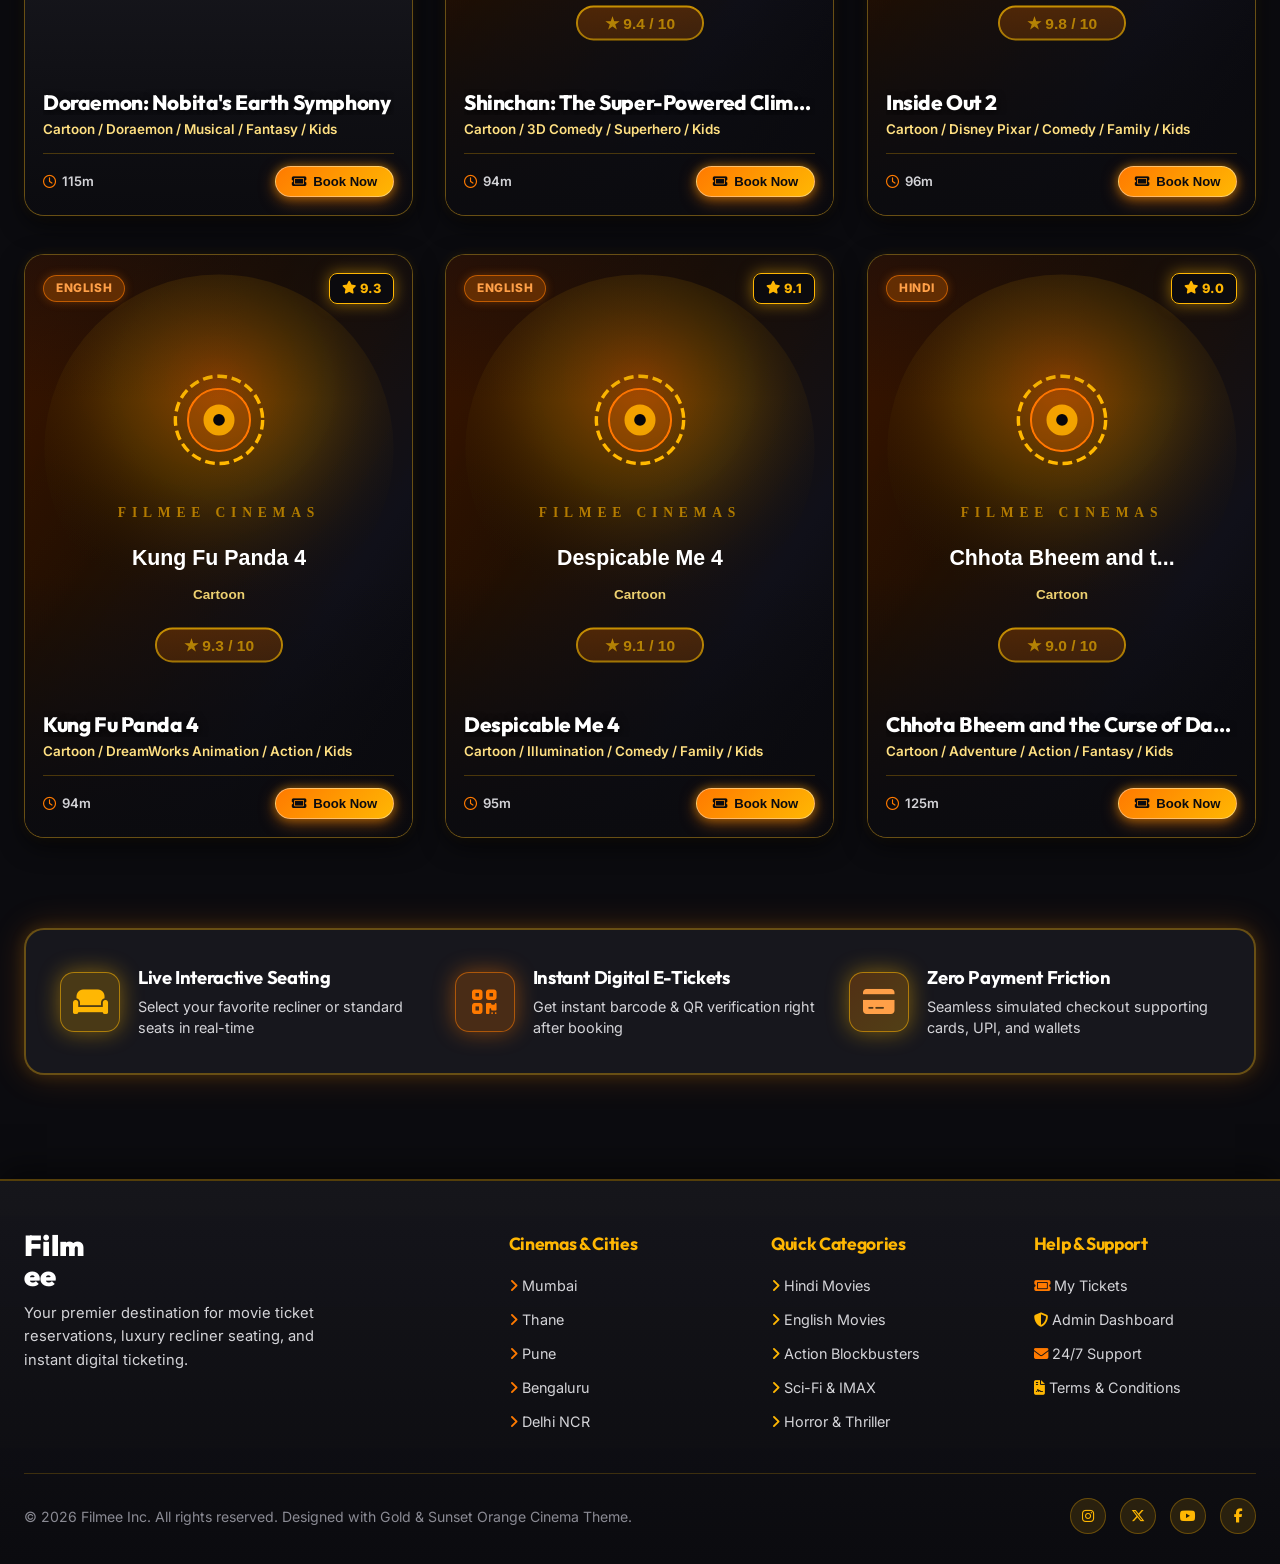
==== commit f38aa2a5: "feat: premium cinematic navbar redesign - gradient bg, film-reel icon, underline tabs, prism accent " ====
--- a/index.html
+++ b/index.html
@@ -27,7 +27,10 @@
         <div class="brand-icon">
           <i class="fa-solid fa-film"></i>
         </div>
-        <span class="brand-name">Film<span>ee</span></span>
+        <span class="brand-name">
+          <span class="brand-label">Cinema</span>
+          <span class="brand-wordmark">Filmee</span>
+        </span>
       </div>
 
       <nav class="nav-menu">
--- a/css/style.css
+++ b/css/style.css
@@ -106,8 +106,28 @@
   background-image: url("data:image/svg+xml,%3Csvg width='380' height='240' viewBox='0 0 380 240' xmlns='http://www.w3.org/2000/svg'%3E%3Cg fill='none' fill-rule='evenodd'%3E%3Ctext x='35' y='100' transform='rotate(-22 35 100)' font-family='Cinzel, serif' font-weight='900' font-size='28' letter-spacing='8' fill='%23D97706' fill-opacity='0.16'%3EFILMEE%3C/text%3E%3Ctext x='215' y='210' transform='rotate(-22 215 210)' font-family='Cinzel, serif' font-weight='900' font-size='28' letter-spacing='8' fill='%23EA580C' fill-opacity='0.15'%3EFILMEE%3C/text%3E%3Ctext x='95' y='155' transform='rotate(-22 95 155)' font-family='Bebas Neue, sans-serif' font-weight='700' font-size='15' letter-spacing='6' fill='%23B45309' fill-opacity='0.14'%3ECINEMAS%3C/text%3E%3Ccircle cx='180' cy='65' r='3.5' fill='%23D97706' fill-opacity='0.18'/%3E%3Ccircle cx='345' cy='165' r='3.5' fill='%23EA580C' fill-opacity='0.18'/%3E%3C/g%3E%3C/svg%3E");
 }
 
-[data-theme="light"] .brand-name {
-  color: #18181B;
+[data-theme="light"] .navbar {
+  background: linear-gradient(
+    105deg,
+    rgba(255, 255, 255, 0.97) 0%,
+    rgba(255, 252, 244, 0.96) 40%,
+    rgba(255, 248, 235, 0.95) 100%
+  );
+  box-shadow:
+    0 1px 0 rgba(217, 119, 6, 0.25),
+    0 4px 24px rgba(0, 0, 0, 0.08),
+    0 2px 12px rgba(255, 122, 0, 0.06);
+}
+
+[data-theme="light"] .brand-name .brand-wordmark {
+  background: linear-gradient(110deg, #B45309 0%, #D97706 40%, #EA580C 80%, #C2410C 100%);
+  -webkit-background-clip: text;
+  -webkit-text-fill-color: transparent;
+  filter: drop-shadow(0 0 8px rgba(234, 88, 12, 0.3));
+}
+
+[data-theme="light"] .brand-name .brand-label {
+  color: #D97706;
 }
 
 [data-theme="light"] .section-title,
@@ -366,16 +386,59 @@
   position: sticky;
   top: 0;
   z-index: 100;
-  backdrop-filter: blur(18px);
-  background: var(--bg-glass);
-  border-bottom: 2px solid rgba(255, 183, 3, 0.28);
-  box-shadow: 0 4px 25px rgba(0, 0, 0, 0.6), 0 1px 15px rgba(255, 122, 0, 0.12);
+  backdrop-filter: blur(24px) saturate(180%);
+  -webkit-backdrop-filter: blur(24px) saturate(180%);
+  background: linear-gradient(
+    105deg,
+    rgba(11, 11, 15, 0.98) 0%,
+    rgba(20, 16, 10, 0.97) 40%,
+    rgba(14, 11, 10, 0.96) 100%
+  );
+  border-bottom: none;
+  box-shadow:
+    0 1px 0 rgba(255, 183, 3, 0.18),
+    0 6px 32px rgba(0, 0, 0, 0.75),
+    0 2px 20px rgba(255, 84, 0, 0.08);
+}
+
+/* Top prism accent stripe */
+.navbar::before {
+  content: "";
+  position: absolute;
+  top: 0;
+  left: 0;
+  right: 0;
+  height: 2px;
+  background: linear-gradient(
+    90deg,
+    #FF5400 0%,
+    #FF7A00 18%,
+    #FFB703 38%,
+    #FFE082 52%,
+    #FFB703 66%,
+    #FF7A00 82%,
+    #FF5400 100%
+  );
+  opacity: 0.9;
+}
+
+/* Left cinema reel accent bar */
+.navbar::after {
+  content: "";
+  position: absolute;
+  top: 2px;
+  left: 0;
+  width: 3px;
+  bottom: 0;
+  background: linear-gradient(180deg, #FF7A00 0%, #FFB703 50%, rgba(255, 183, 3, 0) 100%);
+  opacity: 0.7;
 }
 
 .nav-container {
   max-width: 1280px;
   margin: 0 auto;
-  padding: 14px 24px;
+  padding: 0 28px;
+  height: 68px;
   display: flex;
   align-items: center;
   justify-content: space-between;
@@ -385,75 +448,154 @@
 .nav-brand {
   display: flex;
   align-items: center;
-  gap: 12px;
+  gap: 14px;
   cursor: pointer;
+  padding-right: 20px;
+  border-right: 1px solid rgba(255, 183, 3, 0.15);
+  transition: var(--transition);
+}
+
+.nav-brand:hover .brand-icon {
+  transform: scale(1.08) rotate(-4deg);
+  box-shadow: 0 0 30px rgba(255, 122, 0, 0.8), 0 0 60px rgba(255, 183, 3, 0.3);
 }
 
 .brand-icon {
-  width: 44px;
-  height: 44px;
-  border-radius: var(--radius-md);
-  background: var(--accent-cinema-gradient);
+  width: 42px;
+  height: 42px;
+  border-radius: 12px;
+  background: linear-gradient(135deg, #FF5400 0%, #FF7A00 50%, #FFB703 100%);
   display: flex;
   align-items: center;
   justify-content: center;
-  font-size: 1.35rem;
+  font-size: 1.25rem;
   color: #0B0B0F;
-  box-shadow: 0 0 25px rgba(255, 183, 3, 0.7), 0 0 12px rgba(255, 122, 0, 0.5);
-  border: 1px solid rgba(255, 255, 255, 0.4);
+  box-shadow: 0 0 22px rgba(255, 122, 0, 0.6), 0 0 8px rgba(255, 183, 3, 0.4), inset 0 1px 2px rgba(255, 255, 255, 0.35);
+  border: 1px solid rgba(255, 255, 255, 0.25);
+  position: relative;
+  overflow: hidden;
+  transition: all 0.3s cubic-bezier(0.34, 1.56, 0.64, 1);
+  flex-shrink: 0;
+}
+
+/* Film reel hole dot on icon */
+.brand-icon::after {
+  content: "";
+  position: absolute;
+  top: 4px;
+  right: 4px;
+  width: 7px;
+  height: 7px;
+  border-radius: 50%;
+  background: rgba(0, 0, 0, 0.4);
+  border: 1px solid rgba(0, 0, 0, 0.6);
 }
 
 .brand-name {
   font-family: var(--font-heading);
-  font-size: 1.75rem;
-  font-weight: 800;
+  font-size: 1.6rem;
+  font-weight: 900;
   color: #fff;
-  letter-spacing: -0.02em;
-}
-.brand-name span {
-  background: linear-gradient(135deg, #FF5400 0%, #FF7A00 40%, #FFB703 80%, #FFE082 100%);
+  letter-spacing: 0.01em;
+  line-height: 1;
+  display: flex;
+  flex-direction: column;
+  gap: 1px;
+}
+
+.brand-name .brand-label {
+  font-size: 0.62rem;
+  font-weight: 600;
+  letter-spacing: 0.2em;
+  text-transform: uppercase;
+  color: var(--accent-gold);
+  opacity: 0.8;
+  line-height: 1;
+}
+
+.brand-name .brand-wordmark {
+  background: linear-gradient(110deg, #fff 0%, #FFE082 40%, #FF7A00 80%, #FF5400 100%);
   -webkit-background-clip: text;
   -webkit-text-fill-color: transparent;
-  filter: drop-shadow(0 0 10px rgba(255, 183, 3, 0.4));
+  filter: drop-shadow(0 0 12px rgba(255, 122, 0, 0.5));
+  line-height: 1;
 }
 
 .nav-menu {
   display: flex;
-  align-items: center;
-  gap: 10px;
+  align-items: stretch;
+  gap: 0;
+  height: 100%;
+  align-self: stretch;
 }
 
 .nav-link {
   display: flex;
   align-items: center;
   gap: 8px;
-  padding: 8px 18px;
-  border-radius: var(--radius-full);
+  padding: 0 20px;
   font-weight: 600;
-  font-size: 0.92rem;
-  color: var(--text-secondary);
-  transition: var(--transition);
-  border: 1px solid transparent;
+  font-size: 0.9rem;
+  color: var(--text-muted);
+  transition: color 0.22s ease, background 0.22s ease;
+  border: none;
+  background: transparent;
+  position: relative;
+  letter-spacing: 0.01em;
+  white-space: nowrap;
+}
+
+/* Underline slide indicator */
+.nav-link::after {
+  content: "";
+  position: absolute;
+  bottom: 0;
+  left: 50%;
+  transform: translateX(-50%) scaleX(0);
+  width: 60%;
+  height: 2.5px;
+  border-radius: 2px 2px 0 0;
+  background: linear-gradient(90deg, #FF7A00, #FFB703);
+  transition: transform 0.28s cubic-bezier(0.34, 1.56, 0.64, 1);
+  transform-origin: center bottom;
 }
 
 .nav-link i {
+  font-size: 0.85rem;
   color: var(--accent-orange);
-  transition: var(--transition);
-}
-
-.nav-link:hover, .nav-link.active {
+  opacity: 0.7;
+  transition: all 0.22s ease;
+}
+
+.nav-link:hover {
+  color: #FFE082;
+  background: rgba(255, 183, 3, 0.04);
+}
+
+.nav-link:hover i {
+  opacity: 1;
   color: #FFB703;
-  background: rgba(255, 183, 3, 0.14);
-  border-color: rgba(255, 183, 3, 0.45);
-}
-.nav-link:hover i, .nav-link.active i {
-  color: #FFB703;
-  filter: drop-shadow(0 0 8px rgba(255, 183, 3, 0.6));
-}
+}
+
+.nav-link:hover::after {
+  transform: translateX(-50%) scaleX(0.7);
+}
+
 .nav-link.active {
-  color: #FFB703;
-  font-weight: 800;
-  box-shadow: 0 0 20px rgba(255, 183, 3, 0.35);
+  color: #FFE082;
+  font-weight: 700;
+  background: rgba(255, 122, 0, 0.06);
+}
+
+.nav-link.active i {
+  opacity: 1;
+  color: #FF7A00;
+  filter: drop-shadow(0 0 6px rgba(255, 122, 0, 0.7));
+}
+
+.nav-link.active::after {
+  transform: translateX(-50%) scaleX(1);
+  box-shadow: 0 0 8px rgba(255, 183, 3, 0.6);
 }
 
 .admin-nav-link {
